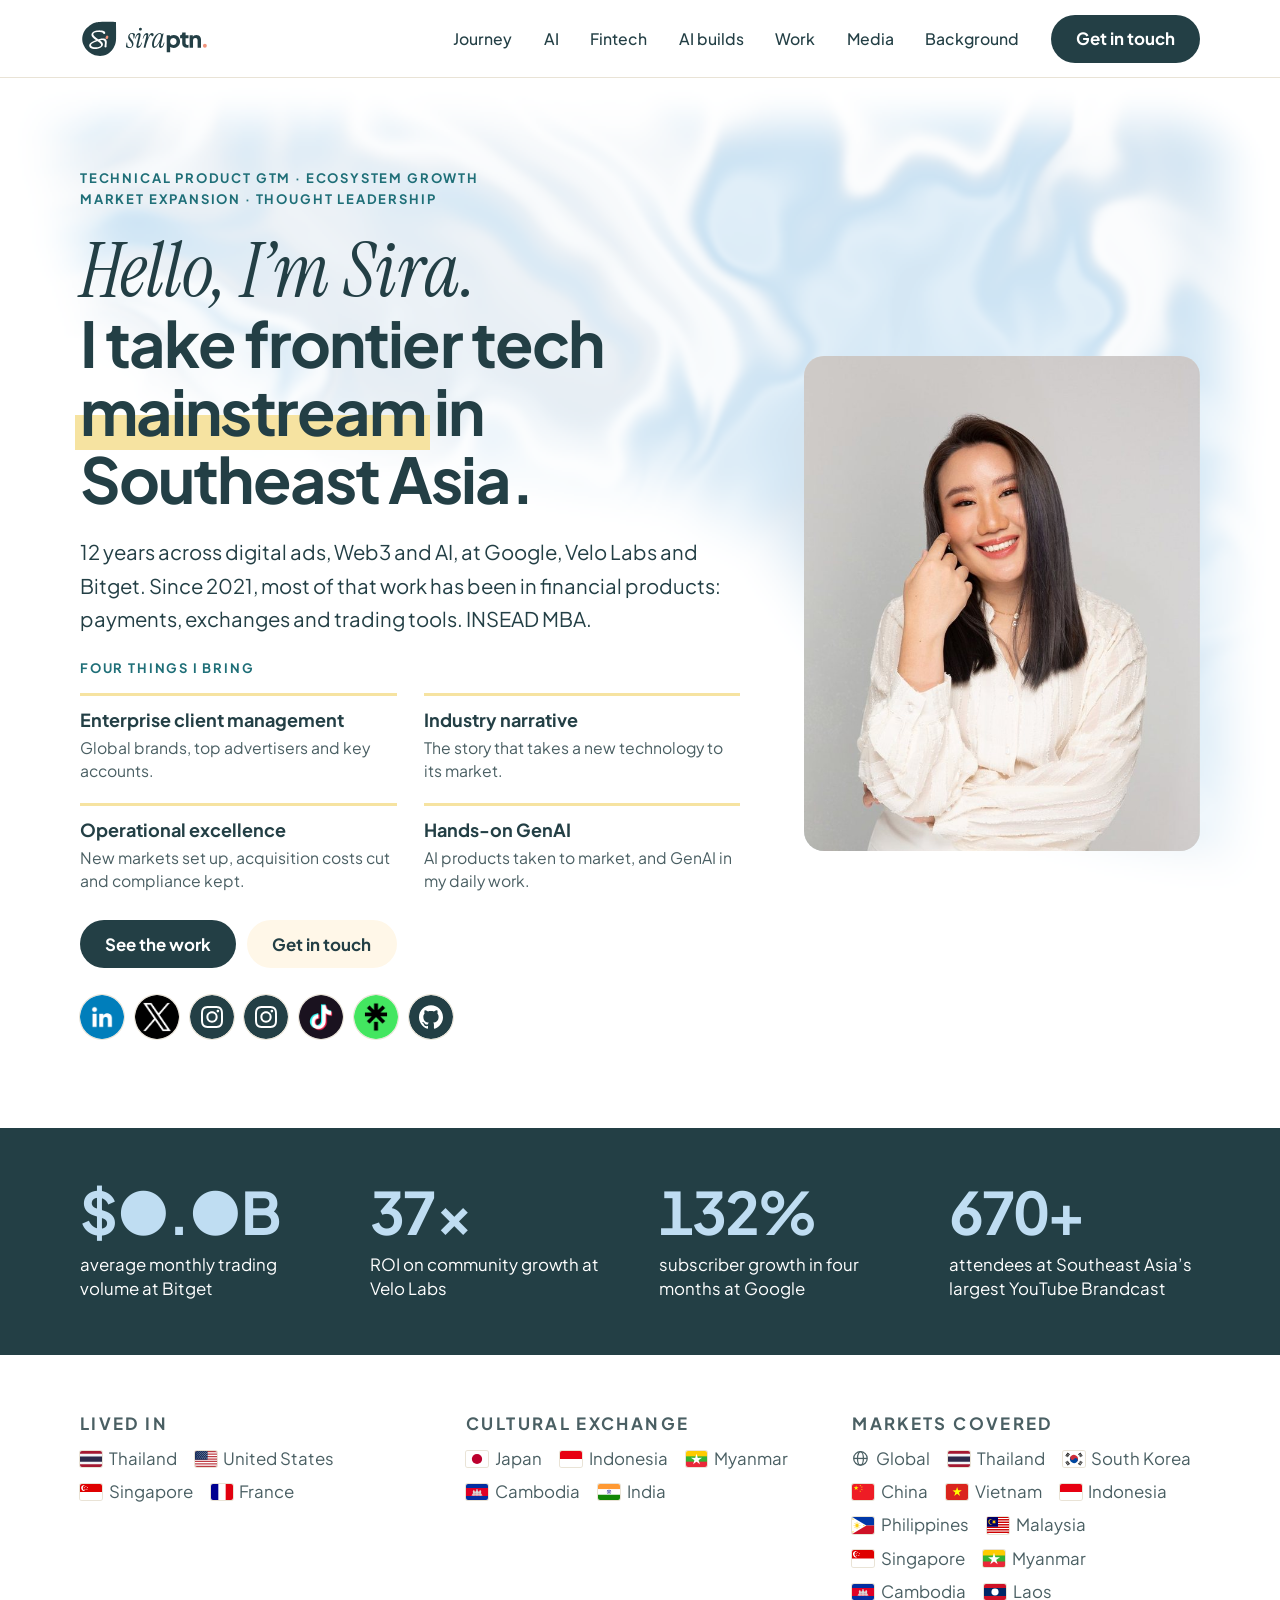
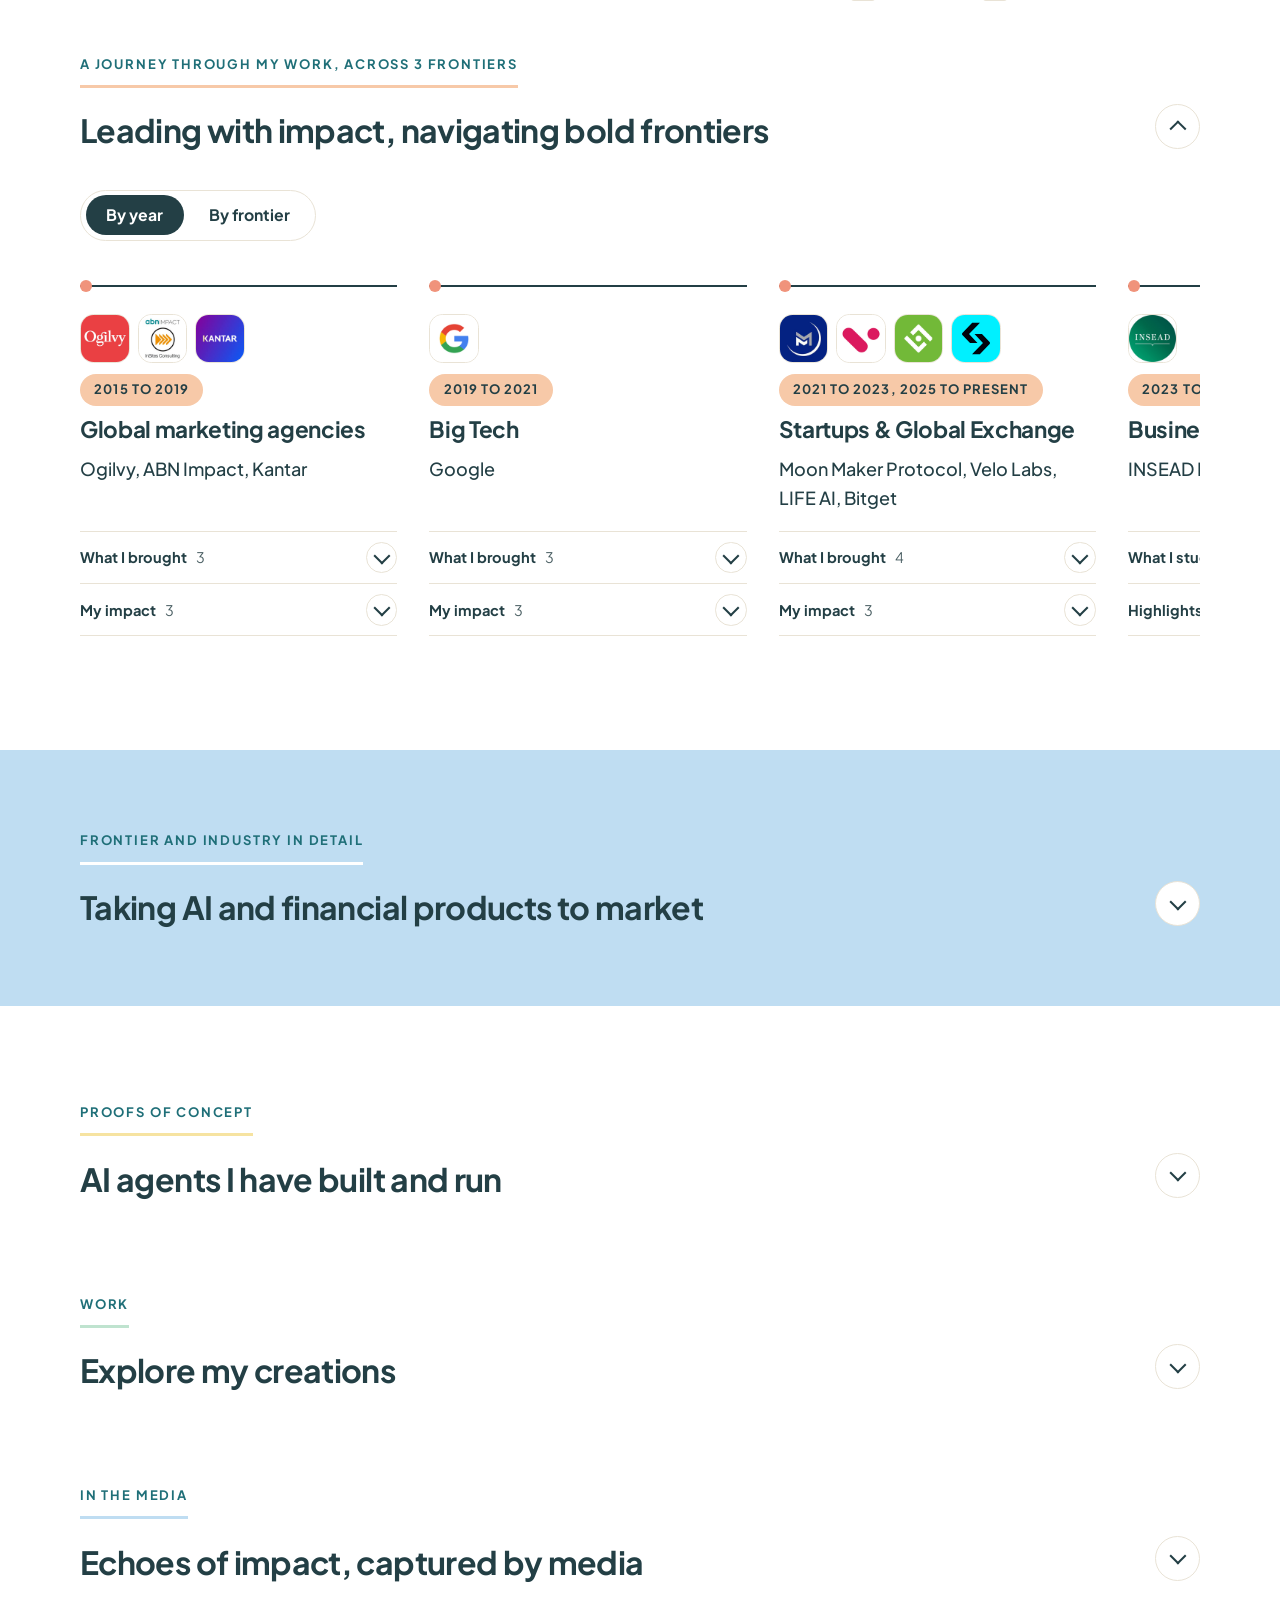
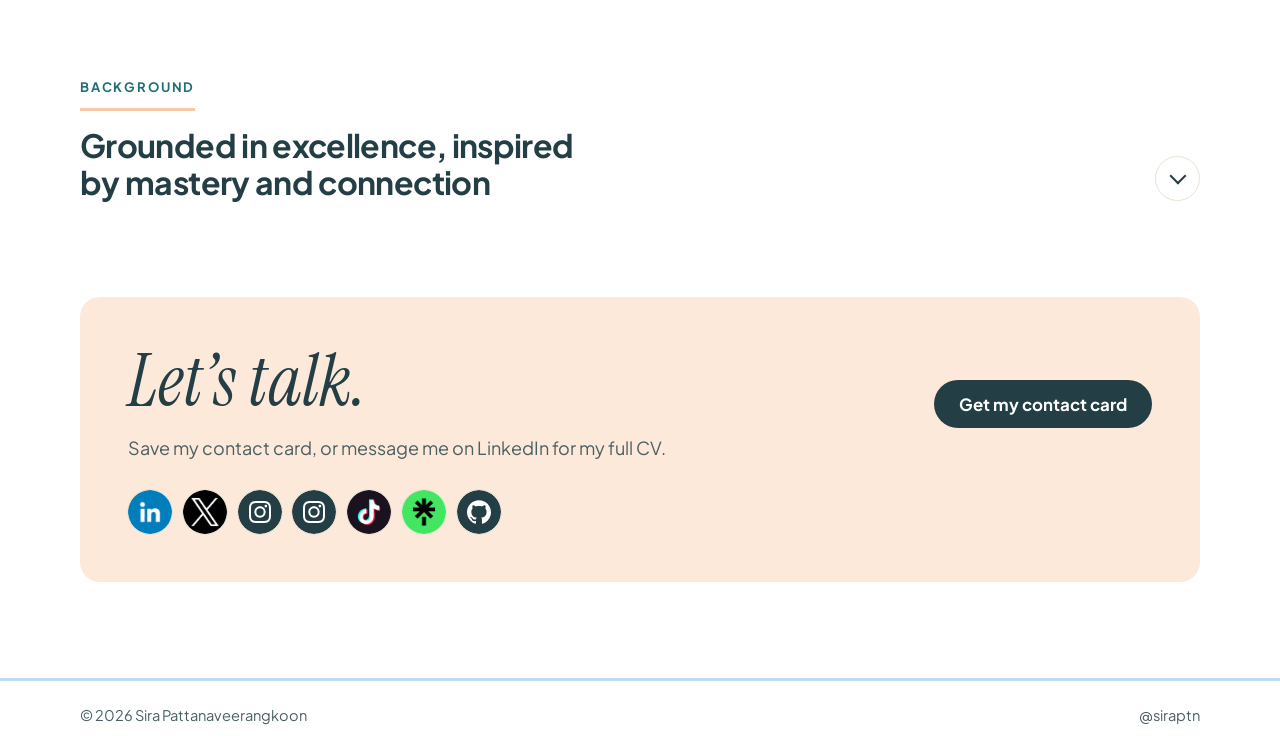
==== portfolio/index.html @ c8e5f41b "Add AI proofs of concept section to portfolio Four cards (Wealth Engine, Sira HQ, content pipeline a" ====
<!DOCTYPE html>
<html lang="en">
<head>
<meta charset="UTF-8">
<meta name="viewport" content="width=device-width, initial-scale=1.0, viewport-fit=cover">
<meta name="description" content="Sira Pattanaveerangkoon: frontier tech in Southeast Asia across AI, fintech and Web3. Work portfolio with results, case studies and background.">
<meta property="og:title" content="Sira&rsquo;s Work Portfolio">
<meta property="og:description" content="Frontier tech in Southeast Asia, with the receipts. AI, fintech and Web3.">
<meta property="og:type" content="website">
<meta property="og:url" content="https://siraptn.github.io/portfolio/">
<link rel="canonical" href="https://siraptn.github.io/portfolio/">
<meta property="og:image" content="https://siraptn.github.io/share.png">
<meta property="og:image:width" content="1200">
<meta property="og:image:height" content="630">
<meta name="twitter:card" content="summary_large_image">
<link rel="icon" href="/favicon.ico" sizes="48x48">
<link rel="icon" href="/favicon.svg" type="image/svg+xml">
<link rel="apple-touch-icon" href="/apple-touch-icon.png">
<title>Sira's Work Portfolio</title>
<link rel="stylesheet" href="https://fonts.googleapis.com/css2?family=Instrument+Serif:ital@1&family=Plus+Jakarta+Sans:wght@400;500;700;800&display=swap">
<style>
body{margin:0}
img{max-width:100%}
[hidden]{display:none!important}
/* Layout, from brand guide page 12: one white page, 1120px wide. Top to bottom:
   who you are, the proof (the one dark band), the work, the person, the ask.
   Cream is the only other ground; slate teal draws, baby blue holds. */
:root{
  color-scheme:light;
  --ground:#FFFFFF; --ink:#233F45; --text2:#4A5F63; --label:#1F6F78;
  --accent:#BFDDF2; --on-accent:#233F45; --coral:#F0937B; --hair:#E9E3D6; --surface:#FFF7E8; --logo-bg:#FFFFFF;
  --band:#FFF7E8; --band-card:#FFFFFF; --band-ink:#233F45; --band-text2:#4A5F63; --band-label:#1F6F78;
  --dark:#233F45; --on-dark:#FFFFFF; --dark-num:#BFDDF2;
  --sans:"Plus Jakarta Sans","Noto Sans Thai",system-ui,-apple-system,"Segoe UI",sans-serif;
  --serif:"Instrument Serif","DM Serif Display",Georgia,serif;
}
*{box-sizing:border-box}
html{scroll-behavior:smooth;font-size:112.5%}
@media (max-width:40rem){html{font-size:106.25%}}
@media (prefers-reduced-motion: reduce){html{scroll-behavior:auto}}
body{background:var(--ground);color:var(--ink);font-family:var(--sans);font-size:1rem;line-height:1.65;-webkit-font-smoothing:antialiased}
a{color:var(--label);text-underline-offset:.2em;text-decoration-thickness:1px}
a:focus-visible,summary:focus-visible{outline:2px solid var(--label);outline-offset:3px;border-radius:4px}
h1,h2,h3,h4,p,ul,dl,dd{margin:0}
ul{padding:0;list-style:none}
h1,h2,h3{text-wrap:balance;line-height:1.15;letter-spacing:-.015em}
.wrap{max-width:calc(1120px + 2 * clamp(1rem,4vw,2.5rem));margin-inline:auto;padding-inline:clamp(1rem,4vw,2.5rem)}
.label{font-size:13px;font-weight:700;letter-spacing:.14em;text-transform:uppercase;color:var(--label)}
.soft{font-family:var(--serif);font-style:italic;font-weight:400;letter-spacing:0}

/* buttons: 48px pills; the main one is slate teal, the second vanilla cream */
.btn{display:inline-flex;align-items:center;justify-content:center;min-height:48px;padding:0 1.4rem;border-radius:999px;font-weight:700;font-size:.9375rem;text-decoration:none;line-height:1.2}
.btn.main{background:var(--dark);color:var(--on-dark)}
.btn.second{background:var(--surface);color:var(--ink)}
.btn:hover{text-decoration:underline;text-underline-offset:.2em}
.btn:focus-visible{outline:2px solid var(--label);outline-offset:3px;border-radius:999px}

/* header */
.top{position:sticky;top:env(safe-area-inset-top,0px);z-index:5;background:var(--ground);border-bottom:1px solid var(--hair)}
.top .wrap{display:flex;align-items:center;justify-content:space-between;gap:1rem;padding-block:.75rem}
.mark{display:block;line-height:0;padding-block:6px}
.brand{display:block;height:38px;width:auto}
.nav{display:flex;align-items:center;gap:clamp(.75rem,2.5vw,1.75rem);font-size:.875rem;font-weight:500}
.nav a{color:var(--ink);text-decoration:none}
.nav a:hover{text-decoration:underline}
.nav .btn{color:var(--on-dark)}
@media (max-width:52rem){.nav a:not(.btn){display:none}}

/* hero */
.hero{position:relative;overflow:hidden}
.hero .wrap{display:grid;grid-template-columns:minmax(0,1fr) minmax(0,22rem);gap:clamp(1.5rem,5vw,4rem);align-items:center;padding-block:clamp(2.5rem,7vw,5rem)}
.hero-copy{display:flex;flex-direction:column;gap:1.25rem;min-width:0}
.hello{font-size:clamp(2.64rem,6vw,4.2rem);line-height:1;color:var(--ink)}
.hero h1{font-size:clamp(2.2rem,5vw,3.5rem);font-weight:700;letter-spacing:-.03em;line-height:1.08}
.hero p{color:var(--text2);max-width:62ch}
.hero p.lead{color:var(--ink);font-size:1.125rem}
.hero p.hello{color:var(--ink)}
.hero p.label{color:var(--label)}
.portrait{justify-self:center;width:min(100%,22rem);aspect-ratio:4/5;max-width:100%;border-radius:20px;overflow:hidden;background:#DDE3E6}
.portrait img{display:block;width:100%;height:100%;object-fit:cover;object-position:50% 16%}
.cta-row{display:flex;flex-wrap:wrap;gap:.6rem;margin-top:.25rem}
.links{display:flex;flex-wrap:wrap;gap:.5rem .5rem;margin-top:.25rem}
.links a{display:inline-flex;gap:.5rem;align-items:baseline;border:1px solid var(--hair);border-radius:999px;padding:.4rem .95rem;text-decoration:none;color:var(--ink);font-size:.875rem;font-weight:700}
.links a span{font-weight:400;color:var(--text2)}
.links a:hover{border-color:var(--label)}
@media (max-width:52rem){
  .hero .wrap{grid-template-columns:minmax(0,1fr)}
  .portrait{order:-1;width:min(70%,16rem);justify-self:start}
  .cta-row .btn{flex:1 1 100%}
}

/* receipts */
.receipts{background:var(--dark);color:var(--on-dark)}
.receipts ul{display:grid;grid-template-columns:repeat(4,minmax(0,1fr));gap:1.75rem clamp(1rem,3vw,2.5rem);padding-block:3rem}
.receipts b{display:block;font-size:clamp(2.2rem,5vw,3.25rem);font-weight:700;line-height:1;letter-spacing:-.04em;font-variant-numeric:tabular-nums;color:var(--dark-num)}
.receipts span{display:block;margin-top:.7rem;color:var(--on-dark);font-size:.9375rem;line-height:1.4}
@media (max-width:52rem){.receipts ul{grid-template-columns:repeat(2,minmax(0,1fr))}}

/* sections */
section{padding-block:48px}
@media (max-width:40rem){section{padding-block:32px}}
.sec-head{display:flex;flex-direction:column;gap:.9rem;margin-bottom:2.25rem;max-width:46rem}
.sec-head h2{font-size:clamp(1.6rem,3.4vw,2.4rem);font-weight:800}
.sec-head p{color:var(--text2)}
.sec-head p.label{color:var(--label)}
/* AI band: baby blue ground with white cards, the same in both themes */
.band{background:var(--band);padding-block:80px;margin-block:48px}
@media (max-width:40rem){.band{padding-block:56px;margin-block:32px}}
.band .sec-head h2{color:var(--band-ink)}
.band .sec-head p{color:var(--band-text2)}
.band .sec-head p.label{color:var(--band-label)}
.ai-grid{display:grid;grid-template-columns:repeat(3,minmax(0,1fr));gap:1rem}
.ai-cell{background:var(--band-card);border-radius:20px;padding:1.5rem;display:flex;flex-direction:column;gap:.5rem;min-width:0}
.ai-cell.wide{grid-column:1/-1}
.ai-cell.wide p.txt{max-width:62ch}
.ai-cell .label{color:var(--band-label)}
.ai-cell h3{font-size:1.125rem;font-weight:700;color:var(--band-ink);line-height:1.3}
.ai-cell p.txt{color:var(--band-text2);font-size:.9375rem;line-height:1.55}
@media (max-width:60rem){.ai-grid{grid-template-columns:repeat(2,minmax(0,1fr))}}
@media (max-width:36rem){.ai-grid{grid-template-columns:minmax(0,1fr)}}
.foot{display:grid;grid-template-columns:repeat(3,minmax(0,1fr));gap:1.5rem clamp(1rem,3vw,2.5rem);padding-block:48px 0}
.foot p{color:var(--text2);font-size:.9375rem;margin-top:.4rem}
@media (max-width:52rem){.foot{grid-template-columns:minmax(0,1fr)}}

/* journey */
.eras{display:grid;grid-template-columns:repeat(4,minmax(0,1fr));gap:2rem clamp(1rem,2.5vw,2rem)}
.era{position:relative;border-top:2px solid var(--ink);padding-top:1.5rem;display:flex;flex-direction:column;gap:.6rem;min-width:0}
.era::before{content:"";position:absolute;top:-7px;left:0;width:12px;height:12px;border-radius:50%;background:var(--coral)}
.era h3{font-size:1.25rem;font-weight:700}
.era .who{font-weight:500}
.era dl{display:flex;flex-direction:column;gap:.75rem;margin-top:.4rem}
.era dt{font-size:.8125rem;font-weight:700}
.era dd{color:var(--text2);font-size:.9375rem;line-height:1.55}
@media (max-width:60rem){.eras{grid-template-columns:repeat(2,minmax(0,1fr))}}
@media (max-width:36rem){.eras{grid-template-columns:minmax(0,1fr)}}

/* flags */
.fl{display:inline-block;width:1.3em;height:.975em;border-radius:2px;background-size:cover;background-position:center;vertical-align:-.14em;margin-right:.4em;box-shadow:0 0 0 1px var(--hair)}
.gl{display:inline-block;width:1em;height:1em;vertical-align:-.14em;margin-right:.4em}
.cl{display:flex;flex-wrap:wrap;gap:.3rem 1rem}
.cl .c{white-space:nowrap}
.fl-th{background-image:url("[data-uri]")}
.fl-us{background-image:url("[data-uri]")}
.fl-sg{background-image:url("[data-uri]")}
.fl-fr{background-image:url("[data-uri]")}
.fl-jp{background-image:url("[data-uri]")}
.fl-id{background-image:url("[data-uri]")}
.fl-mm{background-image:url("[data-uri]")}
.fl-kh{background-image:url("[data-uri]")}
.fl-in{background-image:url("[data-uri]")}
.fl-kr{background-image:url("[data-uri]")}
.fl-cn{background-image:url("[data-uri]")}
.fl-vn{background-image:url("[data-uri]")}
.fl-ph{background-image:url("[data-uri]")}
.fl-my{background-image:url("[data-uri]")}
.fl-la{background-image:url("[data-uri]")}
/* logos */
.logos{display:flex;flex-wrap:wrap;gap:.5rem}
.logo{display:block;width:3rem;height:3rem;border-radius:.75rem;background:var(--logo-bg);border:1px solid var(--hair);object-fit:cover}
.logo.sm{width:1.75rem;height:1.75rem;border-radius:.4rem;flex:none}
.entry-head{display:flex;gap:.75rem;align-items:center}
.entry-head .logo{flex:none}
.entry-head>div{display:flex;flex-direction:column;gap:.15rem;min-width:0}
.entry li.has-logo{display:flex;gap:.6rem;align-items:center;padding-left:0}
.entry li.has-logo::before{content:none}
/* work */
.jump{display:flex;flex-wrap:wrap;gap:.5rem;margin-bottom:1rem}
.jump a{background:var(--surface);color:var(--ink);text-decoration:none;font-size:.875rem;font-weight:500;padding:.4rem .95rem;border-radius:999px}
.jump a:hover{text-decoration:underline}
.job{display:grid;grid-template-columns:minmax(0,16rem) minmax(0,1fr);gap:1.5rem clamp(1.5rem,4vw,3.5rem);padding-block:2.5rem;border-top:1px solid var(--hair);scroll-margin-top:5.5rem}
.job-meta{display:flex;flex-direction:column;gap:.6rem;min-width:0}
.job-meta h3{font-size:1.6rem;font-weight:800}
.job-meta .meta{color:var(--text2);font-size:.9375rem;line-height:1.5}
.job-meta .meta b{display:block;color:var(--ink);font-size:.8125rem;margin-top:.5rem}
.job-body{display:flex;flex-direction:column;gap:1rem;min-width:0}
.job-body .line{font-size:1.25rem;font-weight:700;line-height:1.35;text-wrap:balance}
.job-body .result{color:var(--text2);max-width:62ch}
.channels{color:var(--text2);font-size:.875rem;line-height:1.7}
.channels b{color:var(--ink)}
.items{margin-top:.5rem;border-top:1px solid var(--hair)}
.items li{border-bottom:1px solid var(--hair)}
.items a,.items .row{display:flex;align-items:baseline;gap:.5rem 1rem;padding:.8rem 0;color:var(--ink);text-decoration:none;flex-wrap:wrap}
.items .it{flex:1 1 16rem;min-width:0;line-height:1.45}
.items strong{font-weight:700}
.items .sub{color:var(--text2)}
.items .sub{margin-left:.5rem}
.items .tags{display:flex;flex-wrap:wrap;gap:.2rem .75rem}
.items .tag{font-size:.75rem;font-weight:700;letter-spacing:.08em;text-transform:uppercase;color:var(--label)}
.items .go{color:var(--label);font-weight:700;margin-left:auto}
.items a:hover strong{text-decoration:underline;text-underline-offset:.2em}
.more{color:var(--text2);padding-block:1.75rem;border-top:1px solid var(--hair)}
.more b{color:var(--ink)}
@media (max-width:52rem){.job{grid-template-columns:minmax(0,1fr)}}
@media (max-width:40rem){.items .it{flex-basis:100%}.items .go{display:none}}

/* folds: every main section and every company's detail can be collapsed */
summary{list-style:none;cursor:pointer}
summary::-webkit-details-marker{display:none}
details.fold>summary{display:grid;grid-template-columns:minmax(0,1fr) auto;gap:.9rem 1rem;align-items:end;margin-bottom:2.25rem}
details.fold:not([open])>summary{margin-bottom:0}
details.fold>summary .label{grid-column:1/-1}
details.fold>summary h2{font-size:clamp(1.53rem,3vw,1.78rem);font-weight:700;letter-spacing:-.02em;max-width:46rem}
.sec-intro{color:var(--text2);max-width:46rem;margin:-1.25rem 0 2.25rem}
.chev{width:2.5rem;height:2.5rem;border-radius:50%;border:1px solid var(--hair);display:grid;place-items:center;flex:none;color:var(--ink)}
.chev::before{content:"";width:.55rem;height:.55rem;border-right:2px solid currentColor;border-bottom:2px solid currentColor;transform:translateY(-2px) rotate(45deg);transition:transform .25s ease}
details[open]>summary .chev::before{transform:translateY(2px) rotate(225deg)}
summary:hover .chev{border-color:currentColor}
.band details.fold>summary h2{color:var(--band-ink)}
.band details.fold>summary .label{color:var(--band-label)}
.band .sec-intro{color:var(--band-text2)}
.band .chev{color:var(--band-ink);background:var(--band-card)}
details.more{border-top:1px solid var(--hair);margin-top:.25rem}
details.more>summary{display:flex;align-items:center;justify-content:space-between;gap:1rem;padding:.8rem 0;font-weight:700}
details.more>summary .n{color:var(--text2);font-weight:400;margin-left:.6rem;font-variant-numeric:tabular-nums}
details.more>summary .chev{width:2rem;height:2rem}
details.more>summary:hover>span:first-child{text-decoration:underline;text-underline-offset:.2em}
details.more .inner{display:flex;flex-direction:column;gap:1rem;padding-bottom:.25rem}
details.more .items{margin-top:0}
.toggle-all{margin-left:auto;font:inherit;font-size:.875rem;font-weight:700;color:var(--ink);background:none;border:1px solid var(--hair);border-radius:999px;padding:.4rem .95rem;cursor:pointer}
.toggle-all:hover{border-color:var(--label)}
.toggle-all:focus-visible{outline:2px solid var(--label);outline-offset:3px}
details.edu{border-bottom:1px solid var(--hair);padding-bottom:1rem}
details.edu>summary .chev{margin-left:auto;width:2rem;height:2rem}
details.edu>summary:hover h4{text-decoration:underline;text-underline-offset:.2em}
details.edu .inner{display:flex;flex-direction:column;gap:.5rem;padding-top:.9rem}
details.edu .inner ul{display:flex;flex-direction:column;gap:.4rem;color:var(--text2);font-size:.9375rem;line-height:1.5}
details.edu .inner li{position:relative;padding-left:1rem}
details.edu .inner li::before{content:"";position:absolute;left:0;top:.6em;width:5px;height:5px;border-radius:50%;background:var(--coral)}
details.edu .k{color:var(--ink);font-weight:700;font-size:.8125rem;margin-top:.35rem}
details.edu h4{font-size:1rem;font-weight:700;line-height:1.4}
details.edu .where{color:var(--text2);font-size:.875rem}
section,#contact{scroll-margin-top:5rem}
@media (prefers-reduced-motion: no-preference){
  @supports (interpolate-size: allow-keywords){
    :root{interpolate-size:allow-keywords}
    details.fold::details-content,details.more::details-content,details.edu::details-content{block-size:0;overflow:clip;transition:block-size .4s ease,content-visibility .4s allow-discrete}
    details.fold[open]::details-content,details.more[open]::details-content,details.edu[open]::details-content{block-size:auto}
  }
  /* blocks rise into place as they scroll into view, where the browser supports it */
  @keyframes rise{from{opacity:0;transform:translateY(2rem)}to{opacity:1;transform:none}}
  /* the intro rises into place, one piece after another, as the page opens */
  .hero-copy>*,.pwrap{animation:rise .9s cubic-bezier(.2,.7,.2,1) both}
  .hero-copy>:nth-child(2){animation-delay:.1s}
  .hero-copy>:nth-child(3){animation-delay:.2s}
  .hero-copy>:nth-child(4){animation-delay:.3s}
  .hero-copy>:nth-child(5){animation-delay:.4s}
  .hero-copy>:nth-child(6){animation-delay:.5s}
  .hero-copy>:nth-child(7){animation-delay:.6s}
  .pwrap{animation-delay:.25s}
  /* vertical blocks arrive as you scroll down, every time: each waits below its place and
     fades up once that place is well inside the window. Scrolling up shows no motion.
     Blocks side by side arrive together; cards that only stack on a phone arrive one by one. */
  .js .rv{opacity:0;transform:translateY(12rem);transition:opacity 1.5s ease,transform 2s cubic-bezier(.25,.46,.45,.94)}
  /* a block waiting below the end of the page must not add blank space under the footer */
  .js main{overflow-y:clip}
  .js .rv.in{opacity:1;transform:none}
  @media (min-width:36.01rem){.js .rv.rv-stack{opacity:1;transform:none;transition:none}}
}
/* media */
.media{display:grid;grid-template-columns:repeat(2,minmax(0,1fr));gap:1rem}
.media a{display:flex;flex-direction:column;gap:.75rem;text-decoration:none;color:var(--ink);min-width:0}
.media .frame{display:grid;place-items:center;aspect-ratio:16/9;max-width:100%;border-radius:20px;background:var(--surface);overflow:hidden}
.media .frame img{display:block;width:100%;height:100%;object-fit:cover;grid-area:1/1}
.media .play{grid-area:1/1;width:4rem;height:4rem;border-radius:50%;background:var(--accent);display:grid;place-items:center}
.media .play::after{content:"";border-left:1.05rem solid var(--on-accent);border-block:.65rem solid transparent;margin-left:.25rem}
.media b{display:block;font-weight:700}
.media small{display:block;color:var(--text2);font-size:.8125rem;overflow-wrap:anywhere}
.media a:hover b{text-decoration:underline}
@media (max-width:40rem){.media{grid-template-columns:minmax(0,1fr)}}

/* background */
.cols{display:grid;grid-template-columns:repeat(3,minmax(0,1fr));gap:2.5rem clamp(1.5rem,3vw,2.5rem)}
.col{display:flex;flex-direction:column;gap:1.5rem;min-width:0}
.col>h3{font-size:1.25rem;font-weight:700;padding-bottom:.9rem;border-bottom:2px solid var(--ink)}
.entry{display:flex;flex-direction:column;gap:.5rem}
.entry h4{font-size:1rem;font-weight:700;line-height:1.4}
.entry .where{color:var(--text2);font-size:.875rem}
.entry ul{display:flex;flex-direction:column;gap:.4rem;color:var(--text2);font-size:.9375rem;line-height:1.5}
.entry li{position:relative;padding-left:1rem}
.entry li::before{content:"";position:absolute;left:0;top:.6em;width:5px;height:5px;border-radius:50%;background:var(--coral)}
.entry .k{color:var(--ink);font-weight:700;font-size:.8125rem;margin-top:.35rem}
@media (max-width:56rem){.cols{grid-template-columns:minmax(0,1fr)}}

/* closing */
.close{padding-block:48px 96px}
.panel{border-top:1px solid var(--hair);padding-top:48px;display:grid;grid-template-columns:minmax(0,1fr) auto;gap:1.5rem 3rem;align-items:center}
.panel h2{font-family:var(--serif);font-style:italic;font-weight:400;font-size:clamp(2.6rem,6vw,4rem);line-height:1;letter-spacing:0}
.panel p{color:var(--text2);margin-top:.9rem;max-width:44ch}
.panel .also{grid-column:1/-1;display:flex;flex-wrap:wrap;gap:.4rem 1.25rem;font-size:.9375rem}
@media (max-width:40rem){.close{padding-block:32px 64px}.panel{grid-template-columns:minmax(0,1fr)}.panel .btn{width:100%}}
footer{border-top:3px solid var(--accent);color:var(--text2);font-size:.8125rem}
footer .wrap{padding-block:1.25rem;display:flex;flex-wrap:wrap;gap:.25rem 1.5rem;justify-content:space-between}

/* ---- one accent per section ----
   Every section stays on its original ground and takes one accent of its own, like
   posts in the feed: blue for AI and media, peach for the journey and background,
   mint for results. The accent shows in tags and lines. */
:root{--sec:#BFDDF2}
.pwrap{position:relative;justify-self:center;width:min(100%,22rem)}
.pwrap .portrait{width:100%;position:relative}
/* a baby blue petal behind the portrait: the logo's bloom, a circle with one sharp corner */
.pwrap::before{content:"";position:absolute;width:112%;aspect-ratio:1;right:-13%;top:-8%;border-radius:50% 0 50% 50%;background:var(--accent)}
@media (max-width:52rem){.pwrap{order:-1;width:min(70%,16rem);justify-self:start}}
#detail,#media{--sec:#BFDDF2}
/* the AI section sits on baby blue with white cards; its label line turns white to show */
#detail{--band:#BFDDF2}
#detail details.fold>summary .label{border-bottom-color:#FFFFFF}
/* in the blue section the ground is the accent, so card labels are plain label-teal text, not chips (set 25) */
#detail .ai-cell .label{background:none;color:var(--band-label);padding:0;border-radius:0;letter-spacing:.14em}
#journey,#background{--sec:#F7C9A8}
#work{--sec:#BFE3CF}
details.fold>summary .label{justify-self:start;padding-bottom:.55rem;border-bottom:3px solid var(--sec)}
.era .label,.ai-cell .label{align-self:flex-start;background:var(--sec);color:var(--ink);padding:.3rem .8rem;border-radius:999px;letter-spacing:.08em}
.chips{display:flex;flex-wrap:wrap;gap:.4rem}
.chip{display:inline-flex;align-items:center;border-radius:999px;padding:.25rem .75rem;font-size:.8125rem;font-weight:700;background:var(--sec);color:var(--ink)}
.media .play{background:var(--sec)}
/* a butter marker behind one word of the headline */
.mk{background:linear-gradient(transparent 56%,#F6E3A1 56%);padding-inline:.08em;margin-inline:-.08em}
/* the closing ask sits on peach cream */
.panel{background:#FDE9DA;border:0;border-radius:20px;padding:48px}
@media (max-width:40rem){.panel{padding:32px 24px}}
/* case-study gallery: one card per output, cover on top, like the Notion gallery */
details.more.wide{grid-column:1/-1}
.gal{display:grid;grid-template-columns:repeat(4,minmax(0,1fr));gap:1.75rem 1rem;margin-top:.25rem}
.gal a{display:flex;flex-direction:column;gap:.7rem;text-decoration:none;color:var(--ink);min-width:0}
.gal .cov{position:relative;display:grid;place-items:center;aspect-ratio:16/10;border-radius:20px;background:var(--surface);overflow:hidden}
.gal .cov img{position:absolute;inset:0;width:100%;height:100%;max-width:none;object-fit:cover;background:var(--ground)}
.gal .cov::after{content:"";position:absolute;inset:0;border-radius:inherit;box-shadow:inset 0 0 0 1px var(--hair);pointer-events:none}
.gal .kind{font-family:var(--serif);font-style:italic;font-size:1.4rem;line-height:1.1;color:var(--ink);text-align:center;padding:.75rem}
.gal .cap{display:flex;flex-direction:column;gap:.25rem;min-width:0}
.gal .tagl{font-size:.6875rem;font-weight:700;letter-spacing:.1em;text-transform:uppercase;color:var(--label)}
.gal strong{font-weight:700;font-size:.9375rem;line-height:1.35}
.gal .sub{color:var(--text2);font-size:.8125rem;line-height:1.45}
.gal a:hover strong{text-decoration:underline;text-underline-offset:.2em}
.gal a:hover .cov::after,.gal a:focus-visible .cov::after{box-shadow:inset 0 0 0 2px var(--label)}
@media (max-width:60rem){.gal{grid-template-columns:repeat(3,minmax(0,1fr))}}
@media (max-width:40rem){.gal{grid-template-columns:repeat(2,minmax(0,1fr));gap:1.25rem .75rem}.gal .kind{font-size:1.15rem}}
/* covered figures: the digits are replaced with dots; the real number is not in the page */
.cv{white-space:nowrap}
.receipts b span{display:inline;margin:0;color:inherit;font-size:inherit;line-height:inherit}
.sr{position:absolute;width:1px;height:1px;overflow:hidden;clip-path:inset(50%);white-space:nowrap}
/* initials tile where a school has no logo file yet */
/* social links as round icons */
.links,.panel .also{gap:.6rem;align-items:center}
.links a.soc,.panel .also a.soc{display:block;width:44px;height:44px;padding:0;border:0;border-radius:50%;overflow:hidden;flex:none;box-shadow:0 0 0 1px var(--hair);transition:transform .15s ease,box-shadow .15s ease}
a.soc img,a.soc svg{display:block;width:100%;height:100%}
.links a.soc:hover,.panel .also a.soc:hover{transform:translateY(-2px);box-shadow:0 0 0 2px var(--label)}
a.soc:focus-visible{outline:2px solid var(--label);outline-offset:3px;border-radius:50%}
.panel .also a:not(.soc){margin-left:.5rem}
/* small-logo rows inside a fold */
details.edu .inner li.has-logo{display:flex;gap:.6rem;align-items:center;padding-left:0}
details.edu .inner li.has-logo::before{content:none}
.markets{color:var(--text2);font-size:.9375rem;line-height:1.5}
.markets b{color:var(--ink);font-size:.8125rem;margin-right:.6rem}
/* ---- three waves version ----
   The Journey section holds one timeline with two views: by wave (three cards) and by year
   (the original four cards). A switch under the heading chooses the view.
   What I bring sits in the intro, so the page states its case before the proof. */
.hero{--sec:#F6E3A1}
/* the line above the headline is two lines, two items each; a little smaller on a phone so each pair fits */
@media (max-width:40rem){.hero p.label{font-size:11px;letter-spacing:.1em}}
.bring-wrap{display:flex;flex-direction:column;gap:.75rem}
.bring{display:grid;grid-template-columns:repeat(2,minmax(0,1fr));gap:1.1rem 1.5rem}
.bring li{display:flex;flex-direction:column;gap:.3rem;min-width:0;border-top:3px solid var(--sec);padding-top:.7rem}
.bring b{font-weight:700;color:var(--ink);line-height:1.3}
.bring span{color:var(--text2);font-size:.875rem;line-height:1.45}
@media (max-width:36rem){.bring{grid-template-columns:minmax(0,1fr)}}
/* both views use one card: logo row, tag, heading, one line, then two rows that open.
   Within a view the rows line up across cards, so headings and rows sit level. */
#journey .eras{gap:2.5rem clamp(1rem,2.5vw,2rem)}
@supports (grid-template-rows:subgrid){
  #journey .era{display:grid;grid-template-rows:subgrid;grid-row:span 5;row-gap:.6rem}
  #journey .era>*{min-width:0;align-self:start}
  #journey .era .label{justify-self:start}
}
/* by year: five cards in one row that scrolls sideways. A desktop shows three with the fourth
   peeking in, a tablet two, a phone one. A card is never narrower than its longest date tag,
   so every tag stays on one line and the rows sit level. The row keeps room above for the coral dots. */
#view-year .eras,#view-wave .eras{--g:clamp(1rem,2.5vw,2rem);--n:3;--peek:4rem;grid-template-columns:none;grid-auto-flow:column;
  grid-auto-columns:max(16.5rem,calc((100% - var(--n) * var(--g) - var(--peek)) / var(--n)));gap:0 var(--g);
  overflow-x:auto;overscroll-behavior-x:contain;scroll-snap-type:x proximity;padding:8px 0 1rem;
  scrollbar-width:thin;scrollbar-color:var(--sec) transparent}
#view-year .era,#view-wave .era{scroll-snap-align:start}
#view-year .eras:focus-visible,#view-wave .eras:focus-visible{outline:2px solid var(--label);outline-offset:4px;border-radius:4px}
/* by frontier: the same row. Its three cards fill a desktop exactly, so nothing scrolls there;
   on a tablet it shows two with the third peeking in, on a phone one. */
#view-wave .eras{grid-auto-columns:calc((100% - 2 * var(--g)) / 3 - .34px)}
@media (max-width:60rem){
  #view-year .eras,#view-wave .eras{--n:2;--peek:3rem}
  #view-wave .eras{grid-auto-columns:max(16.5rem,calc((100% - var(--n) * var(--g) - var(--peek)) / var(--n)))}
}
@media (max-width:36rem){#view-year .eras,#view-wave .eras{--n:1;--peek:2.5rem}}
@supports (grid-template-rows:subgrid){#view-year .eras,#view-wave .eras{grid-template-rows:repeat(5,auto)}}
/* in the media: one row that scrolls sideways, newest on the left. A desktop shows two with the
   next peeking in, a phone one. The list is the link page's Recent talks, item for item. */
.media{--g:1rem;--n:2;--peek:5rem;grid-template-columns:none;grid-auto-flow:column;
  grid-auto-columns:max(15rem,calc((100% - var(--n) * var(--g) - var(--peek)) / var(--n)));gap:var(--g);
  overflow-x:auto;overscroll-behavior-x:contain;scroll-snap-type:x proximity;scroll-padding-inline:4px;
  padding:4px 4px 1rem;margin-inline:-4px;scrollbar-width:thin;scrollbar-color:var(--sec) transparent}
.media a{scroll-snap-align:start}
.media:focus-visible{outline:2px solid var(--label);outline-offset:2px;border-radius:4px}
.media b{line-height:1.45}
.media small{margin-top:.2rem}
@media (max-width:40rem){.media{--n:1;--peek:3rem}}
/* AI and fintech in detail: one blue band with two views, built like Journey. A switch under the
   heading picks the view; each view is a row of white cards that scrolls sideways. A desktop
   shows three cards with the fourth peeking in, a tablet two, a phone one. */
#detail .views{background:var(--band-card);border-color:transparent}
#detail [role="tabpanel"] .sec-intro{margin:0 0 1.5rem}
.views[hidden]~#fintech{margin-top:2.75rem}
#detail .ai-grid{--g:1rem;--n:3;--peek:4rem;grid-template-columns:none;grid-auto-flow:column;
  grid-auto-columns:max(16.5rem,calc((100% - var(--n) * var(--g) - var(--peek)) / var(--n)));gap:var(--g);
  overflow-x:auto;overscroll-behavior-x:contain;scroll-snap-type:x proximity;scroll-padding-inline:4px;
  padding:4px 4px 1rem;margin-inline:-4px;scrollbar-width:thin;scrollbar-color:var(--band-card) transparent}
#detail .ai-cell{scroll-snap-align:start}
#detail .ai-grid:focus-visible{outline:2px solid var(--label);outline-offset:2px;border-radius:4px}
@media (max-width:60rem){#detail .ai-grid{--n:2;--peek:3rem}}
@media (max-width:36rem){#detail .ai-grid{--n:1;--peek:2.5rem}}
.js #detail .ai-cell.rv{opacity:1;transform:none;transition:none}
/* a card reached from a link stops clear of the page header */
.ai-cell[id],details.edu[id]{scroll-margin-top:calc(var(--head-h,4.4rem) + 1.25rem)}
/* cards in the scrolling row do not rise in one by one; the section brings them in together */
.js #view-year .era.rv,.js #view-wave .era.rv{opacity:1;transform:none;transition:none}
#journey .logos{display:grid;grid-template-columns:repeat(5,minmax(0,2.75rem));gap:.45rem}
#journey .logo{width:100%;height:auto;aspect-ratio:1}
#journey .era .then{font-size:1.2rem;line-height:1.3;color:var(--ink);text-wrap:balance}
#journey .minis{margin-top:.4rem}
details.mini .see{display:flex;flex-wrap:wrap;gap:.3rem 1rem;font-size:.875rem;font-weight:700;padding-bottom:.85rem}
/* chips in this section sit on vanilla cream, lighter than the peach date tags */
#journey .chip,.skills .chip{background:var(--surface);max-width:100%;border-radius:1rem;line-height:1.3;padding-block:.3rem}
/* by year: what I brought and my impact open and close, like the case-study rows in Work */
.minis{display:flex;flex-direction:column;margin-top:.4rem;border-bottom:1px solid var(--hair)}
details.mini{border-top:1px solid var(--hair)}
details.mini>summary{display:flex;align-items:center;justify-content:space-between;gap:.75rem;padding:.55rem 0;font-size:.8125rem;font-weight:700}
details.mini>summary .n{color:var(--text2);font-weight:400;margin-left:.5rem;font-variant-numeric:tabular-nums}
details.mini>summary .chev{width:1.75rem;height:1.75rem}
details.mini>summary:hover>span:first-child{text-decoration:underline;text-underline-offset:.2em}
details.mini .chips{padding-bottom:.85rem}
@media (prefers-reduced-motion: no-preference){@supports (interpolate-size: allow-keywords){
  details.mini::details-content{block-size:0;overflow:clip;transition:block-size .3s ease,content-visibility .3s allow-discrete}
  details.mini[open]::details-content{block-size:auto}
}}
/* work: skills under each role, in cream so they read apart from the mint result chips */
.skills{display:flex;flex-direction:column;gap:.45rem}
.skills b{font-size:.8125rem;color:var(--ink)}
/* AI section: each card lists its points as bullets, with the same coral dot as Background */
.ai-cell .pts{display:flex;flex-direction:column;gap:.4rem;color:var(--band-text2);font-size:.9375rem;line-height:1.5;margin-top:.15rem}
.ai-cell .pts li{position:relative;padding-left:1rem}
.ai-cell .pts li::before{content:"";position:absolute;left:0;top:.6em;width:5px;height:5px;border-radius:50%;background:var(--coral)}
.ai-cell.wide .pts{max-width:62ch}
/* the view switch: a two-option pill under the section heading */
.views{display:flex;width:fit-content;max-width:100%;gap:.25rem;padding:.25rem;border:1px solid var(--hair);border-radius:999px;margin-bottom:2rem}
.views button{font:inherit;font-size:.875rem;font-weight:700;line-height:1.2;color:var(--ink);background:none;border:0;border-radius:999px;min-height:40px;padding:0 1.15rem;cursor:pointer}
.views button[aria-selected="true"]{background:var(--dark);color:var(--on-dark)}
.views button:not([aria-selected="true"]):hover{background:var(--surface)}
.views button:focus-visible{outline:2px solid var(--label);outline-offset:2px}
.views[hidden]~#view-wave{margin-top:2.75rem}
/* seven social icons do not fit one row on a phone, so they sit four and three */
@media (max-width:27rem){.links,.panel .also{display:grid;grid-template-columns:repeat(4,44px);justify-content:start}}
footer a{color:inherit}
footer a:hover{color:var(--label)}
/* Pearl foil in the hero: the same live pearl foil as the link page (baby blue iridescence
   with a breath of coral), drawn on a canvas under the section's content. It fills the part
   of the section above one sweeping line: from the top left, down beside the greeting, across
   the headline's last lines, then down and round under the photo to the right edge. The label,
   greeting, top of the headline and the photo sit on foil; the summary line and everything
   under it sit on the white page. Across that line the foil thins in one long smooth gradient. */
.pwrap::before{content:none}
.hero .wrap{position:relative;z-index:1}
.foil{position:absolute;z-index:0;inset:0;width:100%;height:100%;max-width:none;pointer-events:none}
/* Work: the company bar stays under the page header while the section scrolls past */
.jump{position:sticky;top:calc(env(safe-area-inset-top,0px) + var(--head-h,4.4rem));z-index:4;background:var(--ground);padding-block:.65rem;margin-top:-.65rem;box-shadow:0 1px 0 var(--hair)}
/* company names sit on baby blue, apart from the cream skill chips and mint result chips */
.jump a{background:var(--accent);color:var(--on-accent)}
.jump a[aria-current="true"]{background:var(--dark);color:var(--on-dark)}
.job{scroll-margin-top:calc(var(--head-h,4.4rem) + 4.25rem)}
/* the jump bar already draws a rule; the first card does not add a second one */
.jump + .job{border-top:0;padding-top:1.5rem}
@media (max-width:52rem){
  .jump{flex-wrap:nowrap;overflow-x:auto;scrollbar-width:none;margin-inline:calc(-1 * clamp(1rem,4vw,2.5rem));padding-inline:clamp(1rem,4vw,2.5rem)}
  .jump::-webkit-scrollbar{display:none}
  .jump a{flex:none;white-space:nowrap}
}
/* each work card says which wave it belongs to */
.wtags{display:flex;flex-wrap:wrap;gap:.35rem}
.wtag{display:inline-flex;align-items:center;gap:.4rem;border:1px solid var(--hair);border-radius:999px;padding:.2rem .7rem;font-size:.75rem;font-weight:700;color:var(--ink)}
.wtag::before{content:"";width:6px;height:6px;border-radius:50%;background:var(--coral);flex:none}
.media .frame{position:relative}
.media .frame iframe{position:absolute;inset:0;width:100%;height:100%;border:0}
/* proofs of concept: butter marker, cream cards on the white ground, 2 x 2 */
#pocs{--sec:#F6E3A1;scroll-margin-top:5.5rem}
#pocs .ai-grid{grid-template-columns:repeat(2,minmax(0,1fr))}
#pocs .ai-cell{background:var(--surface);gap:.65rem}
#pocs .ai-cell h3{font-size:1.25rem}
#pocs .poc-line{color:var(--text2);font-size:.9375rem;line-height:1.55}
#pocs .pts{display:flex;flex-direction:column;gap:.35rem;font-size:.9375rem;line-height:1.5;color:var(--ink)}
#pocs .pts li{padding-left:1.1rem;position:relative}
#pocs .pts li::before{content:"";position:absolute;left:0;top:.62em;width:.4rem;height:.4rem;border-radius:50%;background:var(--coral)}
#pocs .poc-use{margin-top:auto;padding-top:.75rem;border-top:1px solid var(--hair);font-size:.875rem;color:var(--text2)}
#pocs .poc-use b{color:var(--ink)}
#pocs .chip{background:#FFFFFF}
@media (max-width:40rem){#pocs .ai-grid{grid-template-columns:minmax(0,1fr)}}
</style>
<script>function cov(i){var a=(i.dataset.alt||"").split("|").filter(Boolean);if(!a.length){i.remove();return}i.dataset.alt=a.slice(1).join("|");i.src=a[0]}</script>
</head>
<body>
<header class="top">
  <div class="wrap">
    <a class="mark" href="#top" aria-label="siraptn, back to top"><svg xmlns="http://www.w3.org/2000/svg" viewBox="0.00 0.00 376.79 112.00" role="img" aria-label="siraptn" class="brand"><g transform="translate(6 6)"><path d="M100.00 0.00C100.06 4.14 100.31 16.49 100.35 24.83C100.39 33.16 100.49 44.02 100.26 50.00C100.03 55.98 99.74 57.21 98.96 60.70C98.19 64.19 97.05 67.66 95.60 70.93C94.15 74.21 92.37 77.42 90.28 80.34C88.20 83.26 85.76 86.07 83.08 88.47C80.39 90.88 77.34 93.07 74.16 94.77C70.98 96.47 67.48 97.83 63.99 98.70C60.50 99.57 56.80 99.98 53.23 100.00C49.67 100.01 46.03 99.53 42.60 98.77C39.16 98.00 35.79 96.81 32.61 95.39C29.44 93.98 26.39 92.23 23.55 90.29C20.71 88.34 18.00 86.13 15.55 83.71C13.10 81.29 10.80 78.63 8.85 75.77C6.90 72.91 5.15 69.78 3.84 66.55C2.54 63.31 1.55 59.82 1.03 56.36C0.52 52.89 0.43 49.24 0.78 45.75C1.12 42.26 1.94 38.72 3.09 35.42C4.23 32.12 5.83 28.91 7.64 25.95C9.46 22.99 11.63 20.20 13.96 17.65C16.30 15.09 18.90 12.74 21.66 10.63C24.42 8.53 27.39 6.62 30.52 5.04C33.65 3.47 36.74 2.10 40.43 1.19C44.12 0.28 46.18 -0.13 52.65 -0.42C59.13 -0.71 71.38 -0.64 79.27 -0.57C87.17 -0.50 96.55 -0.09 100.00 -0.00Z" fill="#233F45"></path><g transform="translate(23.83 27.00) scale(0.5)"><path d="M87.81 6.05 L87.79 6.03 L87.56 5.72 L87.19 5.23 L86.72 4.61 L86.15 3.91 L85.47 3.15 L84.66 2.35 L83.71 1.55 L82.92 0.99 L82.10 0.45 L81.24 -0.07 L80.34 -0.57 L79.41 -1.05 L78.44 -1.51 L77.43 -1.93 L76.40 -2.31 L75.33 -2.66 L74.28 -2.95 L73.23 -3.20 L72.20 -3.41 L71.18 -3.59 L70.18 -3.76 L69.21 -3.91 L68.25 -4.05 L67.22 -4.18 L66.18 -4.30 L65.16 -4.40 L64.14 -4.48 L63.14 -4.55 L62.14 -4.62 L61.16 -4.67 L60.18 -4.72 L59.18 -4.77 L58.17 -4.81 L57.16 -4.84 L56.15 -4.86 L55.13 -4.88 L54.12 -4.89 L53.11 -4.88 L52.10 -4.87 L51.10 -4.86 L50.09 -4.83 L49.08 -4.80 L48.06 -4.76 L47.04 -4.71 L46.02 -4.65 L44.99 -4.57 L43.96 -4.48 L42.96 -4.39 L41.96 -4.28 L40.95 -4.16 L39.94 -4.02 L38.92 -3.88 L37.90 -3.71 L36.87 -3.52 L35.85 -3.32 L34.87 -3.10 L33.89 -2.87 L32.90 -2.63 L31.90 -2.36 L30.90 -2.07 L29.90 -1.75 L28.90 -1.41 L27.91 -1.04 L26.97 -0.66 L26.02 -0.26 L25.06 0.17 L24.10 0.62 L23.14 1.10 L22.19 1.62 L21.23 2.16 L20.29 2.75 L19.42 3.33 L18.54 3.93 L17.65 4.56 L16.76 5.22 L15.87 5.91 L15.00 6.65 L14.15 7.44 L13.33 8.29 L12.58 9.14 L11.87 10.04 L11.19 10.98 L10.56 11.96 L9.97 12.98 L9.44 14.05 L8.98 15.17 L8.59 16.35 L8.29 17.57 L8.10 18.79 L7.99 20.00 L7.97 21.21 L8.03 22.40 L8.16 23.57 L8.35 24.71 L8.62 25.84 L9.01 27.07 L9.48 28.23 L9.99 29.30 L10.55 30.31 L11.12 31.25 L11.69 32.14 L12.27 32.96 L12.83 33.75 L13.50 34.63 L14.20 35.49 L14.91 36.30 L15.62 37.07 L16.32 37.81 L17.02 38.52 L17.71 39.20 L18.38 39.86 L19.10 40.55 L19.83 41.23 L20.57 41.90 L21.30 42.55 L22.04 43.18 L22.78 43.80 L23.51 44.41 L24.24 45.01 L25.00 45.62 L25.76 46.21 L26.52 46.79 L27.28 47.36 L28.03 47.92 L28.78 48.46 L29.53 49.00 L30.28 49.54 L31.05 50.09 L31.83 50.63 L32.60 51.17 L33.37 51.69 L34.14 52.21 L34.90 52.73 L35.66 53.24 L36.41 53.75 L37.19 54.28 L37.98 54.81 L38.76 55.33 L39.54 55.85 L40.31 56.37 L41.08 56.89 L41.84 57.41 L42.59 57.92 L43.36 58.45 L44.13 58.98 L44.90 59.51 L45.66 60.03 L46.41 60.56 L47.15 61.08 L47.88 61.60 L48.60 62.12 L49.34 62.66 L50.07 63.19 L50.79 63.72 L51.49 64.25 L52.18 64.77 L52.85 65.29 L53.51 65.81 L54.15 66.33 L54.84 66.91 L55.52 67.47 L56.17 68.02 L56.79 68.56 L57.39 69.10 L57.95 69.62 L58.48 70.14 L58.98 70.66 L59.57 71.28 L60.13 71.89 L60.65 72.48 L61.13 73.04 L61.56 73.56 L61.94 74.05 L62.25 74.50 L62.52 74.91 L62.84 75.47 L63.14 76.02 L63.42 76.56 L63.66 77.08 L63.88 77.56 L64.06 77.99 L64.21 78.38 L64.34 78.73 L64.44 79.15 L64.52 79.65 L64.57 80.19 L64.58 80.75 L64.56 81.34 L64.50 81.93 L64.40 82.52 L64.28 83.08 L64.12 83.60 L63.88 84.17 L63.55 84.78 L63.16 85.40 L62.70 86.02 L62.19 86.64 L61.63 87.24 L61.05 87.82 L60.50 88.31 L59.88 88.79 L59.22 89.25 L58.50 89.69 L57.75 90.11 L56.97 90.52 L56.17 90.91 L55.36 91.28 L54.59 91.60 L53.81 91.91 L53.01 92.20 L52.19 92.47 L51.36 92.72 L50.51 92.97 L49.66 93.20 L48.79 93.43 L47.96 93.63 L47.11 93.81 L46.26 93.99 L45.39 94.15 L44.52 94.30 L43.64 94.44 L42.75 94.56 L41.85 94.68 L40.96 94.79 L40.07 94.89 L39.18 94.97 L38.28 95.04 L37.37 95.10 L36.47 95.15 L35.56 95.19 L34.65 95.22 L33.74 95.24 L32.83 95.24 L31.92 95.24 L31.01 95.22 L30.10 95.20 L29.21 95.16 L28.32 95.10 L27.44 95.04 L26.55 94.96 L25.66 94.87 L24.79 94.77 L23.92 94.65 L23.07 94.53 L22.24 94.39 L21.42 94.23 L20.62 94.06 L19.79 93.87 L18.98 93.67 L18.19 93.46 L17.42 93.24 L16.68 93.00 L15.97 92.75 L15.29 92.49 L14.64 92.21 L13.92 91.89 L13.23 91.57 L12.58 91.23 L11.96 90.89 L11.38 90.55 L10.85 90.20 L10.37 89.86 L9.94 89.51 L9.44 89.09 L8.95 88.66 L8.49 88.22 L8.08 87.80 L7.71 87.40 L7.40 87.02 L7.14 86.69 L6.94 86.40 L6.70 86.01 L6.47 85.60 L6.24 85.17 L6.03 84.74 L5.85 84.32 L5.69 83.92 L5.55 83.56 L5.43 83.23 L5.34 82.87 L5.29 82.41 L5.28 81.89 L5.32 81.31 L5.41 80.70 L5.55 80.08 L5.73 79.45 L5.95 78.83 L6.18 78.29 L6.50 77.70 L6.90 77.08 L7.38 76.45 L7.92 75.81 L8.52 75.17 L9.15 74.53 L9.80 73.92 L10.41 73.38 L11.07 72.85 L11.77 72.34 L12.50 71.84 L13.27 71.34 L14.07 70.85 L14.88 70.37 L15.71 69.90 L16.49 69.46 L17.28 69.04 L18.09 68.62 L18.91 68.22 L19.75 67.82 L20.59 67.42 L21.45 67.02 L22.31 66.62 L23.15 66.24 L23.99 65.87 L24.83 65.50 L25.69 65.13 L26.54 64.77 L27.41 64.41 L28.28 64.06 L29.15 63.70 L30.02 63.35 L30.90 63.01 L31.77 62.67 L32.65 62.33 L33.54 61.99 L34.43 61.66 L35.32 61.33 L36.23 61.00 L37.14 60.67 L38.05 60.34 L38.97 60.02 L39.90 59.69 L40.83 59.37 L41.77 59.05 L42.71 58.74 L43.65 58.42 L44.60 58.10 L45.55 57.79 L46.51 57.48 L47.46 57.17 L48.42 56.87 L49.37 56.57 L50.32 56.28 L51.26 55.99 L52.22 55.71 L53.17 55.43 L54.11 55.16 L55.05 54.90 L55.98 54.65 L56.91 54.41 L57.82 54.18 L58.73 53.96 L59.66 53.75 L60.58 53.55 L61.49 53.36 L62.39 53.19 L63.29 53.02 L64.18 52.88 L65.06 52.74 L65.93 52.63 L66.85 52.52 L67.77 52.42 L68.66 52.34 L69.55 52.28 L70.41 52.24 L71.24 52.22 L72.05 52.23 L72.83 52.26 L73.69 52.32 L74.54 52.40 L75.35 52.50 L76.13 52.61 L76.86 52.76 L77.54 52.93 L78.15 53.11 L78.70 53.32 L79.31 53.58 L79.89 53.86 L80.46 54.16 L80.99 54.47 L81.47 54.79 L81.92 55.11 L82.31 55.43 L82.65 55.74 L82.99 56.08 L83.32 56.44 L83.66 56.84 L83.99 57.25 L84.31 57.69 L84.61 58.14 L84.90 58.60 L85.16 59.05 L85.37 59.46 L85.58 59.93 L85.79 60.47 L85.99 61.06 L86.18 61.71 L86.36 62.40 L86.52 63.13 L86.67 63.88 L86.78 64.53 L86.86 65.24 L86.92 66.00 L86.96 66.81 L86.98 67.67 L86.98 68.56 L86.96 69.49 L86.94 70.44 L86.91 71.28 L86.86 72.15 L86.79 73.06 L86.70 74.00 L86.60 74.96 L86.49 75.94 L86.38 76.94 L86.28 77.94 L86.18 78.89 L86.08 79.85 L85.97 80.82 L85.87 81.79 L85.77 82.74 L85.67 83.66 L85.58 84.55 L85.50 85.39 L85.44 86.22 L85.39 87.00 L85.36 87.73 L85.34 88.40 L85.33 88.99 L85.32 89.49 L85.32 89.88 L85.31 90.12 L96.35 90.36 L96.35 89.95 L96.35 89.51 L96.34 89.03 L96.34 88.51 L96.34 87.95 L96.34 87.36 L96.35 86.75 L96.37 86.13 L96.41 85.42 L96.46 84.63 L96.53 83.77 L96.61 82.85 L96.70 81.90 L96.79 80.93 L96.88 79.96 L96.98 78.99 L97.07 78.10 L97.18 77.17 L97.29 76.20 L97.42 75.20 L97.54 74.18 L97.66 73.13 L97.76 72.05 L97.85 70.97 L97.92 70.00 L97.99 69.00 L98.06 67.98 L98.11 66.92 L98.14 65.83 L98.15 64.72 L98.12 63.58 L98.03 62.42 L97.93 61.38 L97.80 60.33 L97.62 59.26 L97.41 58.17 L97.14 57.06 L96.80 55.94 L96.39 54.81 L95.90 53.68 L95.36 52.64 L94.77 51.64 L94.11 50.67 L93.40 49.74 L92.63 48.86 L91.80 48.01 L90.92 47.22 L89.97 46.48 L88.97 45.80 L87.94 45.20 L86.89 44.67 L85.83 44.21 L84.76 43.81 L83.69 43.47 L82.62 43.18 L81.54 42.94 L80.37 42.73 L79.22 42.59 L78.09 42.50 L76.98 42.46 L75.90 42.45 L74.84 42.47 L73.81 42.51 L72.80 42.56 L71.72 42.63 L70.64 42.73 L69.58 42.86 L68.54 43.00 L67.51 43.16 L66.50 43.33 L65.51 43.51 L64.54 43.69 L63.52 43.89 L62.51 44.10 L61.51 44.32 L60.52 44.56 L59.54 44.80 L58.56 45.05 L57.59 45.31 L56.62 45.57 L55.63 45.84 L54.64 46.12 L53.65 46.42 L52.66 46.71 L51.69 47.02 L50.71 47.32 L49.75 47.63 L48.78 47.93 L47.80 48.25 L46.82 48.57 L45.83 48.89 L44.85 49.22 L43.87 49.55 L42.90 49.89 L41.93 50.22 L40.97 50.56 L40.01 50.89 L39.05 51.23 L38.09 51.57 L37.14 51.91 L36.19 52.26 L35.24 52.61 L34.30 52.96 L33.36 53.32 L32.43 53.68 L31.51 54.04 L30.60 54.40 L29.69 54.76 L28.78 55.13 L27.87 55.50 L26.96 55.88 L26.06 56.27 L25.16 56.65 L24.27 57.04 L23.38 57.44 L22.48 57.84 L21.59 58.25 L20.70 58.67 L19.80 59.09 L18.91 59.53 L18.04 59.96 L17.17 60.40 L16.29 60.85 L15.40 61.32 L14.51 61.80 L13.61 62.29 L12.72 62.81 L11.83 63.34 L10.98 63.86 L10.12 64.39 L9.25 64.94 L8.36 65.51 L7.47 66.09 L6.57 66.71 L5.68 67.35 L4.81 68.03 L4.00 68.67 L3.18 69.34 L2.35 70.04 L1.51 70.77 L0.68 71.55 L-0.14 72.37 L-0.93 73.26 L-1.69 74.21 L-2.35 75.14 L-2.96 76.11 L-3.54 77.13 L-4.06 78.18 L-4.52 79.29 L-4.91 80.44 L-5.22 81.65 L-5.43 82.92 L-5.52 84.22 L-5.49 85.49 L-5.36 86.74 L-5.14 87.96 L-4.82 89.13 L-4.43 90.27 L-3.97 91.36 L-3.43 92.41 L-2.76 93.50 L-2.02 94.51 L-1.24 95.43 L-0.42 96.28 L0.42 97.06 L1.27 97.77 L2.13 98.43 L2.99 99.03 L3.97 99.66 L4.95 100.22 L5.94 100.73 L6.93 101.18 L7.90 101.59 L8.87 101.96 L9.83 102.30 L10.77 102.62 L11.79 102.93 L12.80 103.21 L13.82 103.46 L14.83 103.68 L15.83 103.88 L16.82 104.05 L17.81 104.21 L18.79 104.36 L19.81 104.49 L20.84 104.61 L21.86 104.71 L22.89 104.79 L23.91 104.85 L24.93 104.90 L25.94 104.94 L26.95 104.96 L27.98 104.98 L29.01 104.97 L30.04 104.96 L31.08 104.93 L32.11 104.89 L33.14 104.83 L34.16 104.77 L35.18 104.69 L36.19 104.60 L37.21 104.50 L38.23 104.38 L39.25 104.25 L40.26 104.11 L41.28 103.95 L42.29 103.78 L43.30 103.59 L44.29 103.40 L45.27 103.19 L46.26 102.96 L47.25 102.72 L48.25 102.46 L49.24 102.18 L50.23 101.88 L51.21 101.56 L52.16 101.23 L53.12 100.89 L54.07 100.52 L55.03 100.14 L55.99 99.73 L56.95 99.30 L57.90 98.84 L58.84 98.35 L59.74 97.87 L60.64 97.36 L61.56 96.83 L62.48 96.28 L63.40 95.70 L64.32 95.10 L65.23 94.45 L66.13 93.77 L66.95 93.10 L67.78 92.41 L68.61 91.68 L69.43 90.91 L70.24 90.09 L71.02 89.22 L71.77 88.29 L72.48 87.28 L73.09 86.27 L73.64 85.22 L74.13 84.13 L74.54 83.01 L74.89 81.86 L75.16 80.68 L75.35 79.47 L75.44 78.24 L75.42 76.93 L75.29 75.66 L75.07 74.44 L74.78 73.27 L74.42 72.16 L74.02 71.10 L73.57 70.09 L73.09 69.12 L72.48 68.04 L71.82 67.04 L71.13 66.10 L70.43 65.24 L69.73 64.43 L69.03 63.67 L68.36 62.95 L67.70 62.28 L66.94 61.52 L66.17 60.80 L65.40 60.11 L64.63 59.45 L63.88 58.82 L63.13 58.21 L62.39 57.62 L61.68 57.05 L60.90 56.44 L60.12 55.84 L59.35 55.26 L58.57 54.69 L57.80 54.13 L57.04 53.58 L56.28 53.04 L55.52 52.50 L54.74 51.94 L53.95 51.39 L53.16 50.84 L52.37 50.30 L51.58 49.76 L50.80 49.23 L50.02 48.70 L49.25 48.18 L48.46 47.64 L47.67 47.11 L46.88 46.58 L46.10 46.06 L45.33 45.54 L44.56 45.02 L43.81 44.51 L43.06 44.00 L42.30 43.48 L41.54 42.96 L40.80 42.45 L40.06 41.95 L39.34 41.44 L38.63 40.94 L37.93 40.44 L37.24 39.94 L36.53 39.41 L35.82 38.89 L35.13 38.37 L34.45 37.86 L33.79 37.34 L33.13 36.82 L32.49 36.30 L31.85 35.77 L31.20 35.22 L30.55 34.66 L29.91 34.10 L29.28 33.54 L28.66 32.98 L28.05 32.41 L27.47 31.84 L26.89 31.27 L26.26 30.64 L25.65 30.02 L25.07 29.41 L24.51 28.81 L23.98 28.22 L23.49 27.65 L23.05 27.10 L22.64 26.56 L22.15 25.90 L21.69 25.25 L21.26 24.64 L20.88 24.07 L20.55 23.54 L20.27 23.06 L20.04 22.64 L19.85 22.28 L19.65 21.77 L19.46 21.24 L19.28 20.71 L19.13 20.18 L19.01 19.66 L18.90 19.16 L18.82 18.69 L18.77 18.24 L18.76 17.76 L18.80 17.21 L18.89 16.61 L19.03 15.98 L19.22 15.34 L19.46 14.70 L19.74 14.07 L20.05 13.47 L20.37 12.93 L20.78 12.38 L21.26 11.82 L21.81 11.27 L22.41 10.74 L23.06 10.22 L23.74 9.74 L24.43 9.29 L25.10 8.91 L25.80 8.56 L26.53 8.23 L27.31 7.92 L28.10 7.63 L28.93 7.35 L29.76 7.09 L30.61 6.84 L31.41 6.62 L32.23 6.42 L33.06 6.24 L33.90 6.07 L34.76 5.92 L35.64 5.77 L36.53 5.64 L37.42 5.51 L38.29 5.40 L39.16 5.30 L40.05 5.21 L40.94 5.14 L41.85 5.07 L42.77 5.01 L43.69 4.96 L44.63 4.92 L45.53 4.88 L46.45 4.86 L47.37 4.84 L48.30 4.83 L49.24 4.83 L50.18 4.84 L51.12 4.86 L52.06 4.87 L53.00 4.90 L53.93 4.93 L54.86 4.97 L55.79 5.02 L56.72 5.07 L57.64 5.13 L58.56 5.20 L59.46 5.29 L60.40 5.37 L61.32 5.47 L62.22 5.57 L63.11 5.68 L63.97 5.80 L64.81 5.93 L65.62 6.08 L66.41 6.25 L67.27 6.44 L68.10 6.64 L68.91 6.86 L69.67 7.08 L70.40 7.31 L71.07 7.55 L71.68 7.81 L72.22 8.07 L72.76 8.36 L73.32 8.68 L73.87 9.03 L74.42 9.40 L74.94 9.77 L75.43 10.15 L75.87 10.51 L76.23 10.83 L76.35 10.98 L76.55 11.22 L76.80 11.54 L77.07 11.92 L77.36 12.33 L77.66 12.77 L77.99 13.24 L78.42 13.79Z" fill="#FFFFFF"></path><circle cx="83.11" cy="9.92" r="6.09" fill="#FFFFFF"></circle><circle cx="90.83" cy="90.24" r="5.52" fill="#FFFFFF"></circle><path d="M97.60 40.03L100.67 32.90" fill="none" stroke="#F0937B" stroke-width="14.50" stroke-linecap="round"></path></g></g><path d="M146.3 82.4Q143.55 82.4 140.51 81.57Q137.47 80.73 135.89 79.48Q135.3 78.98 135.39 77.98L137.22 67.07Q137.39 65.98 138.22 65.98Q139.14 65.98 139.14 67.15L139.3 71.15Q139.47 75.9 141.59 78.11Q143.72 80.32 146.8 80.32Q149.47 80.32 151.39 78.61Q153.3 76.9 153.3 73.57Q153.3 71.65 152.72 70.02Q152.14 68.4 150.89 66.52Q149.64 64.65 147.47 61.98Q144.64 58.32 143.26 55.69Q141.89 53.07 141.89 50.23Q141.89 44.98 145.18 41.82Q148.47 38.65 153.55 38.65Q155.8 38.65 157.93 39.32Q160.05 39.98 161.47 41.32Q162.22 41.9 161.97 42.82L159.64 53.98Q159.39 55.07 158.64 55.07Q157.89 55.07 157.72 53.9L157.47 49.9Q157.14 44.9 156.18 42.73Q155.22 40.57 152.22 40.57Q149.55 40.57 147.89 42.4Q146.22 44.23 146.22 46.82Q146.22 49.57 147.72 51.86Q149.22 54.15 151.8 57.65Q155.22 62.15 156.43 64.82Q157.64 67.48 157.64 70.23Q157.64 73.73 156.09 76.48Q154.55 79.23 151.97 80.82Q149.39 82.4 146.3 82.4ZM177.55 31.23Q175.97 31.23 174.92 30.11Q173.88 28.99 173.88 27.4Q173.88 25.15 175.26 23.82Q176.63 22.49 178.38 22.49Q180.05 22.49 181.17 23.53Q182.3 24.57 182.3 26.24Q182.3 28.57 180.88 29.9Q179.47 31.23 177.55 31.23ZM170.72 82.48Q167.97 82.48 166.8 80.44Q165.63 78.4 166.72 73.73L172.88 47.32Q173.3 45.48 173.01 44.44Q172.72 43.4 171.47 43.4Q169.97 43.4 168.18 45.61Q166.38 47.82 164.13 53.98Q163.8 55.07 162.97 55.07Q161.72 55.07 162.3 53.57Q164.13 47.82 166.18 44.57Q168.22 41.32 170.3 39.98Q172.38 38.65 174.13 38.65Q177.05 38.65 178.22 40.69Q179.38 42.73 178.3 47.4L172.13 73.82Q171.72 75.65 172.01 76.69Q172.3 77.73 173.55 77.73Q175.05 77.73 176.84 75.52Q178.63 73.32 180.88 67.15Q181.22 66.07 182.05 66.07Q183.3 66.07 182.72 67.57Q180.97 73.23 178.84 76.52Q176.72 79.82 174.63 81.15Q172.55 82.48 170.72 82.48ZM188.63 81.65Q187.46 81.65 187.71 80.57L195.63 47.32Q196.05 45.48 195.75 44.44Q195.46 43.4 194.21 43.4Q192.71 43.4 190.92 45.61Q189.13 47.82 186.88 53.98Q186.55 55.07 185.71 55.07Q184.46 55.07 185.05 53.57Q186.88 47.82 188.92 44.57Q190.96 41.32 193.05 39.98Q195.13 38.65 196.88 38.65Q199.63 38.65 200.8 40.69Q201.96 42.73 200.88 47.4L199.96 51.32Q199.88 51.9 200.21 51.98Q200.55 52.07 200.8 51.57Q203.96 44.32 206.55 41.48Q209.13 38.65 212.46 38.65Q214.71 38.65 215.84 39.86Q216.96 41.07 216.96 43.15Q216.96 45.23 215.96 46.48Q214.96 47.73 213.38 47.73Q212.05 47.73 211.46 47.07Q210.88 46.4 210.59 45.53Q210.3 44.65 209.96 43.98Q209.63 43.32 208.88 43.32Q207.63 43.32 205.63 46.48Q203.63 49.65 201.34 55.03Q199.05 60.4 196.92 67.07Q194.8 73.73 193.21 80.73Q192.96 81.65 192.05 81.65ZM218.63 82.4Q215.63 82.4 213.96 79.82Q212.29 77.23 212.29 72.23Q212.29 67.48 213.63 62.69Q214.96 57.9 217.29 53.57Q219.63 49.23 222.59 45.9Q225.54 42.57 228.83 40.61Q232.13 38.65 235.38 38.65Q236.96 38.65 238.38 39.28Q239.79 39.9 240.71 41.23Q241.21 41.98 241.71 41.98Q242.21 41.98 242.71 41.23Q243.63 39.9 244.21 39.53Q244.79 39.15 245.29 39.15Q246.38 39.15 246.13 40.32L238.71 72.23Q237.46 77.65 240.38 77.65Q242.29 77.65 243.83 75.07Q245.38 72.48 246.96 67.07Q247.21 66.15 248.04 66.15Q248.63 66.15 248.79 66.65Q248.96 67.15 248.79 67.82Q247.21 75.65 244.54 79.02Q241.88 82.4 238.13 82.4Q234.88 82.4 233.5 79.65Q232.13 76.9 233.21 72.15L234.29 67.57Q234.46 66.98 234.08 66.9Q233.71 66.82 233.46 67.32Q228.88 75.73 225.34 79.07Q221.79 82.4 218.63 82.4ZM220.71 78.15Q222.71 78.15 225.13 75.73Q227.54 73.32 229.92 69.48Q232.29 65.65 234.29 61.23Q236.29 56.82 237.5 52.73Q238.71 48.65 238.71 45.82Q238.71 40.73 235.13 40.73Q232.96 40.73 230.54 42.69Q228.13 44.65 225.92 47.98Q223.71 51.32 221.92 55.53Q220.13 59.73 219.04 64.27Q217.96 68.82 217.96 73.15Q217.96 76.07 218.67 77.11Q219.38 78.15 220.71 78.15ZM255.66 95.09V44.96H265.06V51.95L264.19 49.93Q266.01 47.17 269.13 45.66Q272.26 44.15 276.29 44.15Q281.53 44.15 285.76 46.7Q290 49.26 292.48 53.59Q294.97 57.93 294.97 63.3Q294.97 68.61 292.52 72.98Q290.06 77.35 285.83 79.9Q281.6 82.45 276.22 82.45Q272.46 82.45 269.26 81.08Q266.07 79.7 264.12 77.01L265.74 74.93V95.09ZM275.01 73.38Q277.83 73.38 279.98 72.11Q282.13 70.83 283.34 68.54Q284.55 66.26 284.55 63.3Q284.55 60.35 283.34 58.09Q282.13 55.84 279.98 54.53Q277.83 53.22 275.01 53.22Q272.32 53.22 270.21 54.5Q268.09 55.78 266.91 58.06Q265.74 60.35 265.74 63.3Q265.74 66.26 266.91 68.54Q268.09 70.83 270.21 72.11Q272.32 73.38 275.01 73.38ZM315.19 82.05Q308.54 82.05 304.88 78.46Q301.22 74.86 301.22 68.41V53.69H295.03V44.96H295.37Q298.19 44.96 299.7 43.55Q301.22 42.13 301.22 39.31V36.62H311.3V44.96H319.9V53.69H311.3V67.74Q311.3 69.62 311.97 70.86Q312.64 72.11 314.05 72.71Q315.46 73.32 317.55 73.32Q318.02 73.32 318.62 73.25Q319.23 73.18 319.9 73.11V81.65Q318.89 81.78 317.61 81.92Q316.34 82.05 315.19 82.05ZM323.12 81.65V44.96H332.53V52.21L331.99 50.6Q333.27 47.31 336.12 45.73Q338.98 44.15 342.81 44.15Q346.98 44.15 350.1 45.9Q353.23 47.65 354.97 50.77Q356.72 53.89 356.72 58.06V81.65H346.64V60.21Q346.64 58.06 345.8 56.52Q344.96 54.97 343.45 54.1Q341.94 53.22 339.92 53.22Q337.97 53.22 336.43 54.1Q334.88 54.97 334.04 56.52Q333.2 58.06 333.2 60.21V81.65Z" fill="#233F45"></path><circle cx="368.08" cy="75.94" r="5.71" fill="#F0937B"></circle></svg></a>
    <nav class="nav" aria-label="Sections">
      <a href="#journey">Journey</a>
      <a href="#ai">AI</a>
      <a href="#fintech">Fintech</a>
      <a href="#pocs">AI builds</a>
      <a href="#work">Work</a>
      <a href="#media">Media</a>
      <a href="#background">Background</a>
      <a class="btn main" href="#contact">Get in touch</a>
    </nav>
  </div>
</header>

<main id="top">
  <div class="hero">
    <canvas class="foil" id="foil" aria-hidden="true"></canvas>
    <div class="wrap">
      <div class="hero-copy">
        <p class="label">Technical product GTM &middot; Ecosystem growth<br>Market expansion &middot; Thought leadership</p>
        <div>
          <p class="soft hello">Hello, I&rsquo;m Sira.</p>
          <h1>I take frontier tech <span class="mk">mainstream</span> in Southeast Asia.</h1>
        </div>
        <p class="lead">12 years across digital ads, Web3 and AI, at Google, Velo Labs and Bitget. Since 2021, most of that work has been in financial products: payments, exchanges and trading tools. INSEAD MBA.</p>
        <div class="bring-wrap">
          <p class="label">Four things I bring</p>
          <ul class="bring">
            <li><b>Enterprise client management</b><span>Global brands, top advertisers and key accounts.</span></li>
            <li><b>Industry narrative</b><span>The story that takes a new technology to its market.</span></li>
            <li><b>Operational excellence</b><span>New markets set up, acquisition costs cut and compliance kept.</span></li>
            <li><b>Hands-on GenAI</b><span>AI products taken to market, and GenAI in my daily work.</span></li>
          </ul>
        </div>
        <div class="cta-row">
          <a class="btn main" href="#work">See the work</a>
          <a class="btn second" href="#contact">Get in touch</a>
        </div>
        <div class="links" aria-label="Connect with me">
          <a class="soc" href="https://www.linkedin.com/in/siraptn/" target="_blank" rel="noopener" aria-label="LinkedIn: siraptn" title="LinkedIn: siraptn"><img src="[data-uri]" alt="" width="44" height="44"></a>
          <a class="soc" href="https://x.com/siraptn" target="_blank" rel="noopener" aria-label="X: @siraptn" title="X: @siraptn"><img src="[data-uri]" alt="" width="44" height="44"></a>
          <a class="soc" href="https://www.instagram.com/siraptn/" target="_blank" rel="noopener" aria-label="Instagram: @siraptn" title="Instagram: @siraptn"><svg viewBox="0 0 44 44" aria-hidden="true"><circle cx="22" cy="22" r="22" fill="#233F45"/><path transform="translate(11 11) scale(.9167)" fill="#FFFFFF" d="M7.0301.084c-1.2768.0602-2.1487.264-2.911.5634-.7888.3075-1.4575.72-2.1228 1.3877-.6652.6677-1.075 1.3368-1.3802 2.127-.2954.7638-.4956 1.6365-.552 2.914-.0564 1.2775-.0689 1.6882-.0626 4.947.0062 3.2586.0206 3.6671.0825 4.9473.061 1.2765.264 2.1482.5635 2.9107.308.7889.72 1.4573 1.388 2.1228.6679.6655 1.3365 1.0743 2.1285 1.38.7632.295 1.6361.4961 2.9134.552 1.2773.056 1.6884.069 4.9462.0627 3.2578-.0062 3.668-.0207 4.9478-.0814 1.28-.0607 2.147-.2652 2.9098-.5633.7889-.3086 1.4578-.72 2.1228-1.3881.665-.6682 1.0745-1.3378 1.3795-2.1284.2957-.7632.4966-1.636.552-2.9124.056-1.2809.0692-1.6898.063-4.948-.0063-3.2583-.021-3.6668-.0817-4.9465-.0607-1.2797-.264-2.1487-.5633-2.9117-.3084-.7889-.72-1.4568-1.3876-2.1228C21.2982 1.33 20.628.9208 19.8378.6165 19.074.321 18.2017.1197 16.9244.0645 15.6471.0093 15.236-.005 11.977.0014 8.718.0076 8.31.0215 7.0301.0839m.1402 21.6932c-1.17-.0509-1.8053-.2453-2.2287-.408-.5606-.216-.96-.4771-1.3819-.895-.422-.4178-.6811-.8186-.9-1.378-.1644-.4234-.3624-1.058-.4171-2.228-.0595-1.2645-.072-1.6442-.079-4.848-.007-3.2037.0053-3.583.0607-4.848.05-1.169.2456-1.805.408-2.2282.216-.5613.4762-.96.895-1.3816.4188-.4217.8184-.6814 1.3783-.9003.423-.1651 1.0575-.3614 2.227-.4171 1.2655-.06 1.6447-.072 4.848-.079 3.2033-.007 3.5835.005 4.8495.0608 1.169.0508 1.8053.2445 2.228.408.5608.216.96.4754 1.3816.895.4217.4194.6816.8176.9005 1.3787.1653.4217.3617 1.056.4169 2.2263.0602 1.2655.0739 1.645.0796 4.848.0058 3.203-.0055 3.5834-.061 4.848-.051 1.17-.245 1.8055-.408 2.2294-.216.5604-.4763.96-.8954 1.3814-.419.4215-.8181.6811-1.3783.9-.4224.1649-1.0577.3617-2.2262.4174-1.2656.0595-1.6448.072-4.8493.079-3.2045.007-3.5825-.006-4.848-.0608M16.953 5.5864A1.44 1.44 0 1 0 18.39 4.144a1.44 1.44 0 0 0-1.437 1.4424M5.8385 12.012c.0067 3.4032 2.7706 6.1557 6.173 6.1493 3.4026-.0065 6.157-2.7701 6.1506-6.1733-.0065-3.4032-2.771-6.1565-6.174-6.1498-3.403.0067-6.156 2.771-6.1496 6.1738M8 12.0077a4 4 0 1 1 4.008 3.9921A3.9996 3.9996 0 0 1 8 12.0077"/></svg></a>
          <a class="soc" href="https://www.instagram.com/jaaeiarsira/" target="_blank" rel="noopener" aria-label="Instagram: @jaaeiarsira" title="Instagram: @jaaeiarsira"><svg viewBox="0 0 44 44" aria-hidden="true"><circle cx="22" cy="22" r="22" fill="#233F45"/><path transform="translate(11 11) scale(.9167)" fill="#FFFFFF" d="M7.0301.084c-1.2768.0602-2.1487.264-2.911.5634-.7888.3075-1.4575.72-2.1228 1.3877-.6652.6677-1.075 1.3368-1.3802 2.127-.2954.7638-.4956 1.6365-.552 2.914-.0564 1.2775-.0689 1.6882-.0626 4.947.0062 3.2586.0206 3.6671.0825 4.9473.061 1.2765.264 2.1482.5635 2.9107.308.7889.72 1.4573 1.388 2.1228.6679.6655 1.3365 1.0743 2.1285 1.38.7632.295 1.6361.4961 2.9134.552 1.2773.056 1.6884.069 4.9462.0627 3.2578-.0062 3.668-.0207 4.9478-.0814 1.28-.0607 2.147-.2652 2.9098-.5633.7889-.3086 1.4578-.72 2.1228-1.3881.665-.6682 1.0745-1.3378 1.3795-2.1284.2957-.7632.4966-1.636.552-2.9124.056-1.2809.0692-1.6898.063-4.948-.0063-3.2583-.021-3.6668-.0817-4.9465-.0607-1.2797-.264-2.1487-.5633-2.9117-.3084-.7889-.72-1.4568-1.3876-2.1228C21.2982 1.33 20.628.9208 19.8378.6165 19.074.321 18.2017.1197 16.9244.0645 15.6471.0093 15.236-.005 11.977.0014 8.718.0076 8.31.0215 7.0301.0839m.1402 21.6932c-1.17-.0509-1.8053-.2453-2.2287-.408-.5606-.216-.96-.4771-1.3819-.895-.422-.4178-.6811-.8186-.9-1.378-.1644-.4234-.3624-1.058-.4171-2.228-.0595-1.2645-.072-1.6442-.079-4.848-.007-3.2037.0053-3.583.0607-4.848.05-1.169.2456-1.805.408-2.2282.216-.5613.4762-.96.895-1.3816.4188-.4217.8184-.6814 1.3783-.9003.423-.1651 1.0575-.3614 2.227-.4171 1.2655-.06 1.6447-.072 4.848-.079 3.2033-.007 3.5835.005 4.8495.0608 1.169.0508 1.8053.2445 2.228.408.5608.216.96.4754 1.3816.895.4217.4194.6816.8176.9005 1.3787.1653.4217.3617 1.056.4169 2.2263.0602 1.2655.0739 1.645.0796 4.848.0058 3.203-.0055 3.5834-.061 4.848-.051 1.17-.245 1.8055-.408 2.2294-.216.5604-.4763.96-.8954 1.3814-.419.4215-.8181.6811-1.3783.9-.4224.1649-1.0577.3617-2.2262.4174-1.2656.0595-1.6448.072-4.8493.079-3.2045.007-3.5825-.006-4.848-.0608M16.953 5.5864A1.44 1.44 0 1 0 18.39 4.144a1.44 1.44 0 0 0-1.437 1.4424M5.8385 12.012c.0067 3.4032 2.7706 6.1557 6.173 6.1493 3.4026-.0065 6.157-2.7701 6.1506-6.1733-.0065-3.4032-2.771-6.1565-6.174-6.1498-3.403.0067-6.156 2.771-6.1496 6.1738M8 12.0077a4 4 0 1 1 4.008 3.9921A3.9996 3.9996 0 0 1 8 12.0077"/></svg></a>
          <a class="soc" href="https://www.tiktok.com/@siraptn" target="_blank" rel="noopener" aria-label="TikTok: @siraptn" title="TikTok: @siraptn"><img src="[data-uri]" alt="" width="44" height="44"></a>
          <a class="soc" href="https://linktr.ee/Siraptn" target="_blank" rel="noopener" aria-label="Linktree: Siraptn" title="Linktree: Siraptn"><img src="[data-uri]" alt="" width="44" height="44"></a>
          <a class="soc" href="https://github.com/siraptn" target="_blank" rel="noopener" aria-label="GitHub: siraptn" title="GitHub: siraptn"><svg viewBox="0 0 44 44" aria-hidden="true"><circle cx="22" cy="22" r="22" fill="#233F45"/><path transform="translate(10 10)" fill="#FFFFFF" d="M12 .297c-6.63 0-12 5.373-12 12 0 5.303 3.438 9.8 8.205 11.385.6.113.82-.258.82-.577 0-.285-.01-1.04-.015-2.04-3.338.724-4.042-1.61-4.042-1.61C4.422 18.07 3.633 17.7 3.633 17.7c-1.087-.744.084-.729.084-.729 1.205.084 1.838 1.236 1.838 1.236 1.07 1.835 2.809 1.305 3.495.998.108-.776.417-1.305.76-1.605-2.665-.3-5.466-1.332-5.466-5.93 0-1.31.465-2.38 1.235-3.22-.135-.303-.54-1.523.105-3.176 0 0 1.005-.322 3.3 1.23.96-.267 1.98-.399 3-.405 1.02.006 2.04.138 3 .405 2.28-1.552 3.285-1.23 3.285-1.23.645 1.653.24 2.873.12 3.176.765.84 1.23 1.91 1.23 3.22 0 4.61-2.805 5.625-5.475 5.92.42.36.81 1.096.81 2.22 0 1.606-.015 2.896-.015 3.286 0 .315.21.69.825.57C20.565 22.092 24 17.592 24 12.297c0-6.627-5.373-12-12-12"/></svg></a>
        </div>
      </div>
      <div class="pwrap"><div class="portrait"><img src="[data-uri]" alt="Sira Pattanaveerangkoon, smiling, in a cream blouse against a light grey studio background"></div></div>
    </div>
  </div>

  <div class="receipts">
    <div class="wrap">
      <ul>
        <li><b><span class="cv"><span aria-hidden="true">$&#9679;.&#9679;B</span><span class="sr">an undisclosed amount</span></span></b><span>average monthly trading volume at Bitget</span></li>
        <li><b>37&times;</b><span>ROI on community growth at Velo Labs</span></li>
        <li><b>132%</b><span>subscriber growth in four months at Google</span></li>
        <li><b>670+</b><span>attendees at Southeast Asia&rsquo;s largest YouTube Brandcast</span></li>
      </ul>
    </div>
  </div>

  <div class="wrap">
    <div class="foot">
      <div><p class="label">Lived in</p><p class="cl"><span class="c"><span class="fl fl-th" aria-hidden="true"></span>Thailand</span><span class="c"><span class="fl fl-us" aria-hidden="true"></span>United States</span><span class="c"><span class="fl fl-sg" aria-hidden="true"></span>Singapore</span><span class="c"><span class="fl fl-fr" aria-hidden="true"></span>France</span></p></div>
      <div><p class="label">Cultural exchange</p><p class="cl"><span class="c"><span class="fl fl-jp" aria-hidden="true"></span>Japan</span><span class="c"><span class="fl fl-id" aria-hidden="true"></span>Indonesia</span><span class="c"><span class="fl fl-mm" aria-hidden="true"></span>Myanmar</span><span class="c"><span class="fl fl-kh" aria-hidden="true"></span>Cambodia</span><span class="c"><span class="fl fl-in" aria-hidden="true"></span>India</span></p></div>
      <div><p class="label">Markets covered</p><p class="cl"><span class="c"><svg class="gl" viewBox="0 0 16 16" fill="none" stroke="currentColor" stroke-width="1.2" aria-hidden="true"><circle cx="8" cy="8" r="6.4"/><ellipse cx="8" cy="8" rx="2.8" ry="6.4"/><path d="M1.6 8h12.8"/></svg>Global</span><span class="c"><span class="fl fl-th" aria-hidden="true"></span>Thailand</span><span class="c"><span class="fl fl-kr" aria-hidden="true"></span>South Korea</span><span class="c"><span class="fl fl-cn" aria-hidden="true"></span>China</span><span class="c"><span class="fl fl-vn" aria-hidden="true"></span>Vietnam</span><span class="c"><span class="fl fl-id" aria-hidden="true"></span>Indonesia</span><span class="c"><span class="fl fl-ph" aria-hidden="true"></span>Philippines</span><span class="c"><span class="fl fl-my" aria-hidden="true"></span>Malaysia</span><span class="c"><span class="fl fl-sg" aria-hidden="true"></span>Singapore</span><span class="c"><span class="fl fl-mm" aria-hidden="true"></span>Myanmar</span><span class="c"><span class="fl fl-kh" aria-hidden="true"></span>Cambodia</span><span class="c"><span class="fl fl-la" aria-hidden="true"></span>Laos</span></p></div>
    </div>
  </div>

  <section id="journey">
    <div class="wrap">
      <details class="fold" open>
        <summary><span class="label">A journey through my work, across 3 frontiers</span><h2>Leading with impact, navigating bold frontiers</h2><span class="chev" aria-hidden="true"></span></summary>
      <div class="views" id="journey-views" role="tablist" aria-label="Show the journey" hidden>
        <button type="button" role="tab" id="tab-year" aria-controls="view-year" aria-selected="true">By year</button>
        <button type="button" role="tab" id="tab-wave" aria-controls="view-wave" aria-selected="false">By frontier</button>
      </div>
      <div id="view-year" role="tabpanel" aria-labelledby="tab-year">
      <div class="eras" tabindex="0" role="group" aria-label="My journey by year. Scroll sideways for more.">
        <article class="era">
          <div class="logos"><img class="logo" src="[data-uri]" alt="Ogilvy logo" width="48" height="48"><img class="logo" src="[data-uri]" alt="ABN Impact logo" width="48" height="48"><img class="logo" src="[data-uri]" alt="Kantar logo" width="48" height="48"></div>
          <p class="label">2015 to 2019</p>
          <h3>Global marketing agencies</h3>
          <p class="who">Ogilvy, ABN Impact, Kantar</p>
          <div class="minis">
            <details class="mini"><summary><span>What I brought<span class="n">3</span></span><span class="chev" aria-hidden="true"></span></summary><p class="chips"><span class="chip">Enterprise client service</span><span class="chip">Audience insights</span><span class="chip">Campaign storytelling</span></p></details>
            <details class="mini"><summary><span>My impact<span class="n">3</span></span><span class="chev" aria-hidden="true"></span></summary><p class="chips"><span class="chip">7 APAC markets for Visa</span><span class="chip">5 SEA markets for Lazada</span><span class="chip">60% lower research cost</span></p></details>
          </div>
        </article>
        <article class="era">
          <div class="logos"><img class="logo" src="[data-uri]" alt="Google logo" width="48" height="48"></div>
          <p class="label">2019 to 2021</p>
          <h3>Big Tech</h3>
          <p class="who">Google</p>
          <div class="minis">
            <details class="mini"><summary><span>What I brought<span class="n">3</span></span><span class="chev" aria-hidden="true"></span></summary><p class="chips"><span class="chip">Enterprise B2B product marketing</span><span class="chip">Simplifying complex tools</span><span class="chip">Advertiser training</span></p></details>
            <details class="mini"><summary><span>My impact<span class="n">3</span></span><span class="chev" aria-hidden="true"></span></summary><p class="chips"><span class="chip">132% subscribers in 4 months</span><span class="chip">670+ at Brandcast</span><span class="chip">500+ advertisers certified</span></p></details>
          </div>
        </article>
        <article class="era">
          <div class="logos"><img class="logo" src="[data-uri]" alt="Moon Maker Protocol logo" width="48" height="48"><img class="logo" src="[data-uri]" alt="Velo Labs logo" width="48" height="48"><img class="logo" src="[data-uri]" alt="LIFE AI logo" width="48" height="48"><img class="logo" src="[data-uri]" alt="Bitget logo" width="48" height="48"></div>
          <p class="label">2021 to 2023, 2025 to present</p>
          <h3>Startups &amp; Global Exchange</h3>
          <p class="who">Moon Maker Protocol, Velo Labs, LIFE AI, Bitget</p>
          <div class="minis">
            <details class="mini"><summary><span>What I brought<span class="n">4</span></span><span class="chev" aria-hidden="true"></span></summary><p class="chips"><span class="chip">Community building</span><span class="chip">Financial products, on-chain and off</span><span class="chip">Market expansion</span><span class="chip">AI product go-to-market</span></p></details>
            <details class="mini"><summary><span>My impact<span class="n">3</span></span><span class="chev" aria-hidden="true"></span></summary><p class="chips"><span class="chip">37&times; community ROI</span><span class="chip">$70M peak TVL</span><span class="chip">20% of new app downloads</span></p></details>
          </div>
        </article>
        <article class="era">
          <div class="logos"><img class="logo" src="[data-uri]" alt="INSEAD logo" width="48" height="48"></div>
          <p class="label">2023 to 2024</p>
          <h3>Business school</h3>
          <p class="who">INSEAD MBA</p>
          <div class="minis">
            <details class="mini"><summary><span>What I studied<span class="n">3</span></span><span class="chev" aria-hidden="true"></span></summary><p class="chips"><span class="chip">Product management</span><span class="chip">AI strategy</span><span class="chip">Fintech</span></p></details>
            <details class="mini"><summary><span>Highlights<span class="n">3</span></span><span class="chev" aria-hidden="true"></span></summary><p class="chips"><span class="chip">Witt Scholarship for Southeast Asia</span><span class="chip">Academic Representative</span><span class="chip">Web3 club leader</span></p></details>
          </div>
        </article>
        <article class="era">
          <div class="logos"><img class="logo" src="[data-uri]" alt="Kiren BBQ logo" width="48" height="48"><img class="logo" src="[data-uri]" alt="Airbnb logo" width="48" height="48"></div>
          <p class="label">Side projects</p>
          <h3>Entrepreneurship</h3>
          <p class="who">Kiren BBQ, Airbnb host</p>
          <div class="minis">
            <details class="mini"><summary><span>What I brought<span class="n">3</span></span><span class="chev" aria-hidden="true"></span></summary><p class="chips"><span class="chip">Enterprise key account management</span><span class="chip">B2B rebranding</span><span class="chip">Hospitality</span></p></details>
            <details class="mini"><summary><span>My impact<span class="n">3</span></span><span class="chev" aria-hidden="true"></span></summary><p class="chips"><span class="chip">21% revenue CAGR</span><span class="chip">83% occupancy</span><span class="chip">9 Superhost quarters</span></p></details>
          </div>
        </article>
      </div>
      </div>
      <div id="view-wave" role="tabpanel" aria-labelledby="tab-wave">
      <div class="eras three" tabindex="0" role="group" aria-label="My journey by frontier. Scroll sideways for more.">
        <article class="era">
          <div class="logos"><img class="logo" src="[data-uri]" alt="Ogilvy logo" width="48" height="48"><img class="logo" src="[data-uri]" alt="ABN Impact logo" width="48" height="48"><img class="logo" src="[data-uri]" alt="Kantar logo" width="48" height="48"><img class="logo" src="[data-uri]" alt="Google logo" width="48" height="48"></div>
          <p class="label">Frontier 1 &middot; 2015 to 2021</p>
          <h3>Digital ads</h3>
          <p class="soft then">I started when digital was about 7% of Thailand&rsquo;s ad spend.</p>
          <div class="minis">
            <details class="mini"><summary><span>In numbers<span class="n">2</span></span><span class="chev" aria-hidden="true"></span></summary><p class="chips"><span class="chip">Top 50 advertisers</span><span class="chip">500+ certified</span></p></details>
            <details class="mini"><summary><span>See the work<span class="n">2</span></span><span class="chev" aria-hidden="true"></span></summary><p class="see"><a href="#agencies">Agencies</a><a href="#google">Google</a></p></details>
          </div>
        </article>
        <article class="era">
          <div class="logos"><img class="logo" src="[data-uri]" alt="Moon Maker Protocol logo" width="48" height="48"><img class="logo" src="[data-uri]" alt="Velo Labs logo" width="48" height="48"><img class="logo" src="[data-uri]" alt="INSEAD logo" width="48" height="48"><img class="logo" src="[data-uri]" alt="Bitget logo" width="48" height="48"></div>
          <p class="label">Frontier 2 &middot; Since 2021</p>
          <h3>Web3</h3>
          <p class="soft then">I entered DeFi in 2021, three years before the first US spot Bitcoin ETFs.</p>
          <div class="minis">
            <details class="mini"><summary><span>In numbers<span class="n">2</span></span><span class="chev" aria-hidden="true"></span></summary><p class="chips"><span class="chip">$70M peak TVL</span><span class="chip">20% of new app downloads</span></p></details>
            <details class="mini"><summary><span>See the work<span class="n">4</span></span><span class="chev" aria-hidden="true"></span></summary><p class="see"><a href="#launchpad">Moon Maker Protocol</a><a href="#velo">Velo Labs</a><a href="#insead">INSEAD</a><a href="#bitget">Bitget</a></p></details>
          </div>
        </article>
        <article class="era">
          <div class="logos"><img class="logo" src="[data-uri]" alt="INSEAD logo" width="48" height="48"><img class="logo" src="[data-uri]" alt="LIFE AI logo" width="48" height="48"><img class="logo" src="[data-uri]" alt="Bitget logo" width="48" height="48"></div>
          <p class="label">Frontier 3 &middot; Since 2025</p>
          <h3>AI</h3>
          <p class="soft then">I moved into AI in early 2025, starting with health data.</p>
          <div class="minis">
            <details class="mini"><summary><span>In numbers<span class="n">2</span></span><span class="chev" aria-hidden="true"></span></summary><p class="chips"><span class="chip">2 AI products</span><span class="chip">4 markets</span></p></details>
            <details class="mini"><summary><span>See the work<span class="n">4</span></span><span class="chev" aria-hidden="true"></span></summary><p class="see"><a href="#ai-insead">INSEAD</a><a href="#lifeai">LIFE AI</a><a href="#bitget">Bitget</a><a href="#ai">AI in detail</a></p></details>
          </div>
        </article>
      </div>
      </div>
      </details>
    </div>
  </section>

  <section id="detail" class="band">
    <div class="wrap">
      <details class="fold">
        <summary><span class="label">Frontier and industry in detail</span><h2>Taking AI and financial products to market</h2><span class="chev" aria-hidden="true"></span></summary>
      <div class="views" id="detail-views" role="tablist" aria-label="Show AI or fintech" hidden>
        <button type="button" role="tab" id="tab-ai" aria-controls="ai" aria-selected="true">Frontier: AI</button>
        <button type="button" role="tab" id="tab-fintech" aria-controls="fintech" aria-selected="false">Industry: Fintech</button>
      </div>
      <div id="ai" role="tabpanel" aria-labelledby="tab-ai">
        <p class="sec-intro">GenAI teams need people who can explain a product, win partners and get it adopted. This is where I have done that work.</p>
      <div class="ai-grid" tabindex="0" role="group" aria-label="AI in detail. Scroll sideways for more.">
        <article class="ai-cell">
          <p class="label">Hands-on</p>
          <h3>Built with Claude</h3>
          <ul class="pts"><li>Vibecoded this page end-to-end using Claude</li><li>Designed full brand pack for strategy, voice, colors, typography, and templates</li></ul>
        </article>
        <article class="ai-cell">
          <p class="label">Product Launches</p>
          <h3>AI Products at Bitget</h3>
          <ul class="pts"><li>Led Southeast Asia GTM for GetAgent AI trading assistant and AI Trading Bot</li><li>Scaled content, creator sourcing, and PR analytics via GenAI across 4,000+ creators</li></ul>
        </article>
        <article class="ai-cell">
          <p class="label">AI &amp; Data</p>
          <h3>Health Data at LIFE AI</h3>
          <ul class="pts"><li>Scoped health and genomic data onboarding for a precision medicine AI platform via refer-to-earn program</li><li>Secured strategic partnerships across tech, blockchain, government, and medical bodies</li></ul>
        </article>
        <article class="ai-cell">
          <p class="label">APIs</p>
          <h3>Developer &amp; Institutional Growth</h3>
          <ul class="pts"><li>Onboarded and retained API traders and market makers with BD, Product, and Engineering</li><li>Authored whitepaper and developer docs for a DeFi launchpad with engineering</li><li>Trade through exchange APIs directly and building API trading bot on MT5</li></ul>
        </article>
        <article class="ai-cell">
          <p class="label">Enablement</p>
          <h3>Agency &amp; Trader Training</h3>
          <ul class="pts"><li>Supported content to train and certify 500+ agencies and advertisers on Google Ads (85% referral score)</li><li>Educated and onboarded traders through VeAcademy at Velo Labs</li></ul>
        </article>
        <article class="ai-cell">
          <p class="label">Operations</p>
          <h3>Enterprise &amp; Personal AI Systems</h3>
          <ul class="pts"><li>Scoped operational AI automation for Kiren BBQ, a family restaurant engineering business</li><li>Set up AI workflow for personal brand content creation</li><li><a href="#pocs">See the AI agents I have built</a></li></ul>
        </article>
        <article class="ai-cell" id="ai-insead">
          <p class="label">Training</p>
          <h3>Executive Education</h3>
          <ul class="pts"><li>Completed INSEAD coursework in AI Strategy, AI Entrepreneurship, Fintechs, and Product Management</li></ul>
        </article>
      </div>
      </div>
      <div id="fintech" role="tabpanel" aria-labelledby="tab-fintech">
        <p class="sec-intro">Since 2021 most of my work has been in financial products. Web3 and AI are the technologies; fintech is the industry.</p>
      <div class="ai-grid" tabindex="0" role="group" aria-label="Fintech in detail. Scroll sideways for more.">
        <article class="ai-cell">
          <p class="label">Exchange</p>
          <h3>Trading &amp; Regulatory Infrastructure at Bitget</h3>
          <ul class="pts"><li>Onboarded and retained institutional API traders and market makers</li><li>Structured multi-jurisdictional compliance models across Thailand, Cambodia, and Laos alongside BD and legal teams</li></ul>
        </article>
        <article class="ai-cell">
          <p class="label">Products</p>
          <h3>DeFi &amp; Cross-Border Settlement at Velo Labs</h3>
          <ul class="pts"><li>Marketed exchange, remittance, and payment products to retail and institutional users</li><li>Onboarded launch traders for the Velo exchange (Lightnet&rsquo;s DeFi settlement arm)</li></ul>
        </article>
        <article class="ai-cell">
          <p class="label">Token Launches</p>
          <h3>Launch GTM &amp; ICOs at Moon Maker Protocol</h3>
          <ul class="pts"><li>Executed 0-to-1 GTM strategy for a DeFi launchpad</li><li>Raised funds from investors across partner token launches</li></ul>
        </article>
        <article class="ai-cell">
          <p class="label">Payments Research</p>
          <h3>APAC Mobile Banking Analytics at Visa</h3>
          <ul class="pts"><li>Benchmarked digital-readiness metrics across 7 APAC markets as Junior Account Executive at ABN Impact</li><li>Uncovered highest-ROI mobile banking features to inform Visa&rsquo;s regional product roadmap</li></ul>
        </article>
        <article class="ai-cell">
          <p class="label">Insurance</p>
          <h3>Brand Strategy &amp; Growth at Ogilvy &amp; Kantar</h3>
          <ul class="pts"><li>Managed client relations and campaigns for Thai Life Insurance at Ogilvy</li><li>Uncovered growth opportunities for Roojai Insurance, a challenger digital brand, at Kantar</li></ul>
        </article>
        <article class="ai-cell">
          <p class="label">Training</p>
          <h3>Executive Education &amp; Community Leadership</h3>
          <ul class="pts"><li>Completed Wharton Executive Education (Fintech Revolution) and INSEAD Fintechs coursework</li><li>Conducted guided research on eToro&rsquo;s growth strategy at INSEAD</li><li>Led INSEAD&rsquo;s Blockchain, Fintech &amp; Web3 Club</li></ul>
        </article>
      </div>
      </div>
      </details>
    </div>
  </section>

  <section id="pocs">
    <div class="wrap">
      <details class="fold">
        <summary><span class="label">Proofs of concept</span><h2>AI agents I have built and run</h2><span class="chev" aria-hidden="true"></span></summary>
        <p class="sec-intro">Designed, built and run with Claude Code, Agent Skills and MCP connectors. Each keeps a human in the loop, and each maps to a problem enterprise clients pay to solve.</p>
      <div class="ai-grid" role="group" aria-label="Proofs of concept">
        <article class="ai-cell">
          <p class="label">Document AI</p>
          <h3>Wealth Engine</h3>
          <p class="poc-line">An AI data-entry agent behind my personal wealth dashboard.</p>
          <ul class="pts"><li>Reads photos, bank statements, text and exchange API data</li><li>Extracts the fields and proposes rows for me to approve</li><li>Writes approved rows to Google Sheets and refreshes a live dashboard, secured behind Cloudflare Access</li></ul>
          <p class="chips"><span class="chip">Claude</span><span class="chip">Google Sheets</span><span class="chip">Cloudflare</span><span class="chip">APIs</span></p>
          <p class="poc-use"><b>Enterprise use case:</b> invoice, expense and KYC document processing.</p>
        </article>
        <article class="ai-cell">
          <p class="label">Agentic AI</p>
          <h3>Sira HQ</h3>
          <p class="poc-line">One agent that runs the operations of several businesses.</p>
          <ul class="pts"><li>Routes each capture or command to the right business and workflow</li><li>Produces a status brief across every business on request</li><li>Uses Google Workspace as the system of record through MCP connectors</li></ul>
          <p class="chips"><span class="chip">Claude Agent Skills</span><span class="chip">MCP</span><span class="chip">Google Workspace</span></p>
          <p class="poc-use"><b>Enterprise use case:</b> an operations chief-of-staff copilot.</p>
        </article>
        <article class="ai-cell">
          <p class="label">Content operations</p>
          <h3>Content pipeline agent</h3>
          <p class="poc-line">Turns one long-form input into posts for every channel.</p>
          <ul class="pts"><li>Takes a talk script or article and suggests the pieces worth posting</li><li>Drafts channel-tailored captions and Canva creatives</li><li>Waits for my approval before anything is scheduled</li></ul>
          <p class="chips"><span class="chip">Claude Agent Skills</span><span class="chip">Canva</span><span class="chip">MCP</span></p>
          <p class="poc-use"><b>Enterprise use case:</b> governed marketing and content operations.</p>
        </article>
        <article class="ai-cell">
          <p class="label">AI search</p>
          <h3>Kiren BBQ AI search engine</h3>
          <p class="poc-line">Makes a B2B engineering business findable in Google and in AI answers.</p>
          <ul class="pts"><li>Extracted the full product catalog from kirenbbq.com into a structured database</li><li>Built an SEO, AEO and GEO playbook and tracker for B2B buyers</li><li>Runs a weekly automated check and update</li></ul>
          <p class="chips"><span class="chip">Claude</span><span class="chip">Google Sheets</span><span class="chip">SEO / AEO / GEO</span></p>
          <p class="poc-use"><b>Enterprise use case:</b> B2B marketing and sales operations.</p>
        </article>
      </div>
      </details>
    </div>
  </section>

  <section id="work">
    <div class="wrap">
      <details class="fold">
        <summary><span class="label">Work</span><h2>Explore my creations</h2><span class="chev" aria-hidden="true"></span></summary>
        <p class="sec-intro">Each card opens its case study.</p>
      <nav class="jump" aria-label="Jump to a company">
        <a href="#bitget">Bitget</a>
        <a href="#lifeai">LIFE AI</a>
        <a href="#velo">Velo Labs</a>
        <a href="#launchpad">Moon Maker Protocol</a>
        <a href="#google">Google</a>
        <a href="#agencies">Agencies</a>
        <a href="#ventures">Kiren BBQ and Airbnb</a>
      </nav>

      <article class="job" id="bitget">
        <div class="job-meta">
          <div class="logos"><img class="logo" src="[data-uri]" alt="Bitget logo" width="48" height="48"></div>
          <p class="label">Fintech &middot; Global exchange &middot; 2025 to present</p>
          <p class="wtags"><span class="wtag">Frontier 2 &middot; Web3</span><span class="wtag">Frontier 3 &middot; AI</span></p>
          <h3>Bitget</h3>
        </div>
        <div class="job-body">
          <p class="line">Grew four Southeast Asian markets to <span class="cv"><span aria-hidden="true">$&#9679;.&#9679;B</span><span class="sr">an undisclosed amount</span></span> in average monthly trading volume.</p>
          <p class="markets"><b>Markets covered</b>Thailand, Cambodia, Laos, Myanmar</p>
          <p class="chips"><span class="chip"><span class="cv"><span aria-hidden="true">$&#9679;.&#9679;B</span><span class="sr">an undisclosed amount</span></span>&nbsp;monthly volume</span><span class="chip"><span class="cv"><span aria-hidden="true">&#9679;&#9679;%</span><span class="sr">an undisclosed share</span></span>&nbsp;of regional volume</span><span class="chip">20% of new app downloads</span><span class="chip">4,000+ creators</span></p>
          <div class="skills"><b>Skills</b><p class="chips"><span class="chip">Market Expansion</span><span class="chip">Performance Marketing</span><span class="chip">Influencer Marketing</span><span class="chip">Affiliate Marketing</span><span class="chip">Strategic Partnerships</span><span class="chip">Business Development</span><span class="chip">Go-to-Market Strategy</span><span class="chip">Generative AI</span><span class="chip">Public Relations</span><span class="chip">Regulatory Compliance</span></p></div>
          <details class="more">
            <summary><span>What I worked on<span class="n">6</span></span><span class="chev" aria-hidden="true"></span></summary>
            <div class="inner">
          <ul class="items"><li><span class="row"><span class="it"><strong>Growth and acquisition</strong></span></span></li><li><span class="row"><span class="it"><strong>Compliance across 3 regulatory frameworks: Thailand, Cambodia and Laos</strong></span></span></li><li><span class="row"><span class="it"><strong>Creators and community</strong></span></span></li><li><span class="row"><span class="it"><strong>AI products</strong></span></span></li><li><span class="row"><span class="it"><strong>Partnerships and business development</strong></span></span></li><li><span class="row"><span class="it"><strong>PR and media</strong></span></span></li></ul>
            </div>
          </details>
        </div>
      </article>

      <article class="job" id="lifeai">
        <div class="job-meta">
          <div class="logos"><img class="logo" src="[data-uri]" alt="LIFE AI logo" width="48" height="48"></div>
          <p class="label">AI and DeSci &middot; 2025</p>
          <p class="wtags"><span class="wtag">Frontier 3 &middot; AI</span></p>
          <h3>LIFE AI</h3>
        </div>
        <div class="job-body">
          <p class="line">Positioned a precision medicine AI platform in decentralised science.</p>
          <div class="skills"><b>Skills</b><p class="chips"><span class="chip">Brand Positioning</span><span class="chip">Community Building</span><span class="chip">Data Onboarding</span><span class="chip">Strategic Partnerships</span></p></div>
          <details class="more">
            <summary><span>What I worked on<span class="n">3</span></span><span class="chev" aria-hidden="true"></span></summary>
            <div class="inner">
          <ul class="items"><li><span class="row"><span class="it"><strong>DeSci positioning and community</strong></span></span></li><li><span class="row"><span class="it"><strong>Data onboarding</strong></span></span></li><li><span class="row"><span class="it"><strong>Partnerships</strong></span></span></li></ul>
            </div>
          </details>
        </div>
      </article>

      <article class="job" id="velo">
        <div class="job-meta">
          <div class="logos"><img class="logo" src="[data-uri]" alt="Velo Labs logo" width="48" height="48"></div>
          <p class="label">Fintech &middot; Web3 &middot; 2021 to 2023</p>
          <p class="wtags"><span class="wtag">Frontier 2 &middot; Web3</span></p>
          <h3>Velo Labs</h3>
        </div>
        <div class="job-body">
          <p class="line">Took DeFi exchange, remittance and payment products to retail and institutional investors.</p>
          <p class="markets"><b>Markets covered</b>Global, Thailand, South Korea, China, Vietnam, Indonesia</p>
          <p class="chips"><span class="chip">37&times; ROI</span><span class="chip">300+ launch traders</span><span class="chip">40-member team</span></p>
          <div class="skills"><b>Skills</b><p class="chips"><span class="chip">Product Marketing</span><span class="chip">Community Management</span><span class="chip">Team Leadership</span><span class="chip">Rebranding</span><span class="chip">Customer Education</span><span class="chip">Event Management</span><span class="chip">Public Relations</span></p></div>
        </div>
        <details class="more wide">
            <summary><span>Case studies and channels<span class="n">12</span></span><span class="chev" aria-hidden="true"></span></summary>
            <div class="inner">
          <p class="channels"><b>Channels:</b>
            <a href="https://x.com/veloprotocol" target="_blank" rel="noopener">X</a> &middot;
            Telegram (<a href="https://t.me/veloann" target="_blank" rel="noopener">Announcement</a>, <a href="https://t.me/veloprotocol" target="_blank" rel="noopener">Global</a>, <a href="https://t.me/VeloChina" target="_blank" rel="noopener">China</a>, <a href="https://t.me/velovietnam" target="_blank" rel="noopener">Vietnam</a>, <a href="https://t.me/veloindonesia" target="_blank" rel="noopener">Indonesia</a>, <a href="https://t.me/velounofficial" target="_blank" rel="noopener">Trading room</a>) &middot;
            <a href="https://www.youtube.com/@VeloLabs/" target="_blank" rel="noopener">YouTube</a> &middot;
            <a href="https://veloprotocol.medium.com/" target="_blank" rel="noopener">Medium</a> &middot;
            Thailand (<a href="https://t.me/VeloThai" target="_blank" rel="noopener">Telegram announcement</a>, <a href="https://t.me/velofanclubth" target="_blank" rel="noopener">Telegram</a>, <a href="https://www.facebook.com/VeloOfficialTH" target="_blank" rel="noopener">Facebook page</a>, <a href="https://www.facebook.com/groups/443484083801648" target="_blank" rel="noopener">Facebook official group</a>, <a href="https://www.facebook.com/groups/1037463553659590" target="_blank" rel="noopener">Facebook trading group</a>) &middot;
            Korea (Telegram, Kakao, <a href="https://xangle.io/en/assets/VELO" target="_blank" rel="noopener">Xangle</a>, Bithumb)
          </p>
          <ul class="gal"><li><a href="https://siraptn.notion.site/146b006a3e1080d8bb3df1a8aaad2542" target="_blank" rel="noopener"><span class="cov"><span class="kind" aria-hidden="true">Branding</span><img src="https://siraptn.notion.site/image/https%3A%2F%2Fprod-files-secure.s3.us-west-2.amazonaws.com%2F68e3ee5f-71c5-403c-829c-137e91609d24%2Fdbd5ebd7-8b83-49de-93fd-018d527528ed%2Fdca76422-bf67-4102-b388-4e63cbd5c7fc.png?table=block&amp;id=146b006a-3e10-80f4-8197-dfa178d5b06a&amp;spaceId=68e3ee5f-71c5-403c-829c-137e91609d24&amp;width=600&amp;userId=&amp;cache=v2" data-alt="https://www.notion.so/image/https%3A%2F%2Fprod-files-secure.s3.us-west-2.amazonaws.com%2F68e3ee5f-71c5-403c-829c-137e91609d24%2Fdbd5ebd7-8b83-49de-93fd-018d527528ed%2Fdca76422-bf67-4102-b388-4e63cbd5c7fc.png?table=block&amp;id=146b006a-3e10-80f4-8197-dfa178d5b06a&amp;spaceId=68e3ee5f-71c5-403c-829c-137e91609d24&amp;width=600&amp;userId=&amp;cache=v2|https://siraptn.notion.site/image/attachment%3Adbd5ebd7-8b83-49de-93fd-018d527528ed%3Adca76422-bf67-4102-b388-4e63cbd5c7fc.png?table=block&amp;id=146b006a-3e10-80f4-8197-dfa178d5b06a&amp;spaceId=68e3ee5f-71c5-403c-829c-137e91609d24&amp;width=600&amp;userId=&amp;cache=v2|https://i.ytimg.com/vi/EcVby9UkMkQ/hqdefault.jpg" alt="" loading="lazy" referrerpolicy="no-referrer" onerror="cov(this)"></span><span class="cap"><span class="tagl">Branding &middot; Product marketing</span><strong>Reimagine Velo</strong><span class="sub">Velo Brand Revamp</span></span></a></li><li><a href="https://siraptn.notion.site/149b006a3e1080ddb554c75685d3ffc8" target="_blank" rel="noopener"><span class="cov"><span class="kind" aria-hidden="true">Community</span><img src="https://siraptn.notion.site/image/https%3A%2F%2Fprod-files-secure.s3.us-west-2.amazonaws.com%2F68e3ee5f-71c5-403c-829c-137e91609d24%2Fb17379ca-fd6c-4fd6-86c3-7db3a857c323%2Fimage.png?table=block&amp;id=149b006a-3e10-804e-a547-e5e0754a0433&amp;spaceId=68e3ee5f-71c5-403c-829c-137e91609d24&amp;width=600&amp;userId=&amp;cache=v2" data-alt="https://www.notion.so/image/https%3A%2F%2Fprod-files-secure.s3.us-west-2.amazonaws.com%2F68e3ee5f-71c5-403c-829c-137e91609d24%2Fb17379ca-fd6c-4fd6-86c3-7db3a857c323%2Fimage.png?table=block&amp;id=149b006a-3e10-804e-a547-e5e0754a0433&amp;spaceId=68e3ee5f-71c5-403c-829c-137e91609d24&amp;width=600&amp;userId=&amp;cache=v2|https://siraptn.notion.site/image/attachment%3Ab17379ca-fd6c-4fd6-86c3-7db3a857c323%3Aimage.png?table=block&amp;id=149b006a-3e10-804e-a547-e5e0754a0433&amp;spaceId=68e3ee5f-71c5-403c-829c-137e91609d24&amp;width=600&amp;userId=&amp;cache=v2" alt="" loading="lazy" referrerpolicy="no-referrer" onerror="cov(this)"></span><span class="cap"><span class="tagl">Community</span><strong>Telegram Communities</strong><span class="sub">Streamlined Engagement: Driving Community ROI</span></span></a></li><li><a href="https://siraptn.notion.site/146b006a3e10801984d2fbd4ec83857b" target="_blank" rel="noopener"><span class="cov"><span class="kind" aria-hidden="true">Community</span><img src="https://siraptn.notion.site/image/https%3A%2F%2Fprod-files-secure.s3.us-west-2.amazonaws.com%2F68e3ee5f-71c5-403c-829c-137e91609d24%2Fb3a94e11-f4e3-436f-98f5-eba5369c7022%2Fimage.png?table=block&amp;id=149b006a-3e10-801c-82e3-f0d31a43a479&amp;spaceId=68e3ee5f-71c5-403c-829c-137e91609d24&amp;width=600&amp;userId=&amp;cache=v2" data-alt="https://www.notion.so/image/https%3A%2F%2Fprod-files-secure.s3.us-west-2.amazonaws.com%2F68e3ee5f-71c5-403c-829c-137e91609d24%2Fb3a94e11-f4e3-436f-98f5-eba5369c7022%2Fimage.png?table=block&amp;id=149b006a-3e10-801c-82e3-f0d31a43a479&amp;spaceId=68e3ee5f-71c5-403c-829c-137e91609d24&amp;width=600&amp;userId=&amp;cache=v2|https://siraptn.notion.site/image/attachment%3Ab3a94e11-f4e3-436f-98f5-eba5369c7022%3Aimage.png?table=block&amp;id=149b006a-3e10-801c-82e3-f0d31a43a479&amp;spaceId=68e3ee5f-71c5-403c-829c-137e91609d24&amp;width=600&amp;userId=&amp;cache=v2" alt="" loading="lazy" referrerpolicy="no-referrer" onerror="cov(this)"></span><span class="cap"><span class="tagl">Community</span><strong>#VELOrians</strong><span class="sub">Building Engagement &amp; Loyalty</span></span></a></li><li><a href="https://siraptn.notion.site/146b006a3e1080e6a6d9de1a00ba17b4" target="_blank" rel="noopener"><span class="cov"><span class="kind" aria-hidden="true">Content</span><img src="https://siraptn.notion.site/image/https%3A%2F%2Fprod-files-secure.s3.us-west-2.amazonaws.com%2F68e3ee5f-71c5-403c-829c-137e91609d24%2F24cc9ff7-a9c0-4e15-837a-05a4dc3fbc45%2Fimage.png?table=block&amp;id=146b006a-3e10-805f-9225-e175626146fe&amp;spaceId=68e3ee5f-71c5-403c-829c-137e91609d24&amp;width=600&amp;userId=&amp;cache=v2" data-alt="https://www.notion.so/image/https%3A%2F%2Fprod-files-secure.s3.us-west-2.amazonaws.com%2F68e3ee5f-71c5-403c-829c-137e91609d24%2F24cc9ff7-a9c0-4e15-837a-05a4dc3fbc45%2Fimage.png?table=block&amp;id=146b006a-3e10-805f-9225-e175626146fe&amp;spaceId=68e3ee5f-71c5-403c-829c-137e91609d24&amp;width=600&amp;userId=&amp;cache=v2|https://siraptn.notion.site/image/attachment%3A24cc9ff7-a9c0-4e15-837a-05a4dc3fbc45%3Aimage.png?table=block&amp;id=146b006a-3e10-805f-9225-e175626146fe&amp;spaceId=68e3ee5f-71c5-403c-829c-137e91609d24&amp;width=600&amp;userId=&amp;cache=v2" alt="" loading="lazy" referrerpolicy="no-referrer" onerror="cov(this)"></span><span class="cap"><span class="tagl">Content</span><strong>VeInspire</strong><span class="sub">Inspiring Ideas, Amplifying Reach</span></span></a></li><li><a href="https://siraptn.notion.site/146b006a3e1080d39033cb86ea198043" target="_blank" rel="noopener"><span class="cov"><span class="kind" aria-hidden="true">Education</span><img src="https://siraptn.notion.site/image/https%3A%2F%2Fprod-files-secure.s3.us-west-2.amazonaws.com%2F68e3ee5f-71c5-403c-829c-137e91609d24%2Fe3c7f9c7-ac09-4c9f-a252-0c3710df4e0a%2Fimage.png?table=block&amp;id=146b006a-3e10-80bf-8dcd-d54f529e5d76&amp;spaceId=68e3ee5f-71c5-403c-829c-137e91609d24&amp;width=600&amp;userId=&amp;cache=v2" data-alt="https://www.notion.so/image/https%3A%2F%2Fprod-files-secure.s3.us-west-2.amazonaws.com%2F68e3ee5f-71c5-403c-829c-137e91609d24%2Fe3c7f9c7-ac09-4c9f-a252-0c3710df4e0a%2Fimage.png?table=block&amp;id=146b006a-3e10-80bf-8dcd-d54f529e5d76&amp;spaceId=68e3ee5f-71c5-403c-829c-137e91609d24&amp;width=600&amp;userId=&amp;cache=v2|https://siraptn.notion.site/image/attachment%3Ae3c7f9c7-ac09-4c9f-a252-0c3710df4e0a%3Aimage.png?table=block&amp;id=146b006a-3e10-80bf-8dcd-d54f529e5d76&amp;spaceId=68e3ee5f-71c5-403c-829c-137e91609d24&amp;width=600&amp;userId=&amp;cache=v2" alt="" loading="lazy" referrerpolicy="no-referrer" onerror="cov(this)"></span><span class="cap"><span class="tagl">Community &middot; Content</span><strong>VeAcademy</strong><span class="sub">Empowering Traders, Driving DEX Growth</span></span></a></li><li><a href="https://siraptn.notion.site/149b006a3e108028bb30f0a737e293ff" target="_blank" rel="noopener"><span class="cov"><span class="kind" aria-hidden="true">Event</span><img src="https://siraptn.notion.site/image/https%3A%2F%2Fprod-files-secure.s3.us-west-2.amazonaws.com%2F68e3ee5f-71c5-403c-829c-137e91609d24%2F10efb595-7dc7-42cb-864d-4f47ad1d5f47%2Fimage.png?table=block&amp;id=146b006a-3e10-80a8-b755-f35bc938f822&amp;spaceId=68e3ee5f-71c5-403c-829c-137e91609d24&amp;width=600&amp;userId=&amp;cache=v2" data-alt="https://www.notion.so/image/https%3A%2F%2Fprod-files-secure.s3.us-west-2.amazonaws.com%2F68e3ee5f-71c5-403c-829c-137e91609d24%2F10efb595-7dc7-42cb-864d-4f47ad1d5f47%2Fimage.png?table=block&amp;id=146b006a-3e10-80a8-b755-f35bc938f822&amp;spaceId=68e3ee5f-71c5-403c-829c-137e91609d24&amp;width=600&amp;userId=&amp;cache=v2|https://siraptn.notion.site/image/attachment%3A10efb595-7dc7-42cb-864d-4f47ad1d5f47%3Aimage.png?table=block&amp;id=146b006a-3e10-80a8-b755-f35bc938f822&amp;spaceId=68e3ee5f-71c5-403c-829c-137e91609d24&amp;width=600&amp;userId=&amp;cache=v2|https://i.ytimg.com/vi/p_vmJsk7dQk/hqdefault.jpg" alt="" loading="lazy" referrerpolicy="no-referrer" onerror="cov(this)"></span><span class="cap"><span class="tagl">Community &middot; Events</span><strong>Universe Community Launch</strong><span class="sub">Building Bonds, Growing Universe</span></span></a></li><li><a href="https://siraptn.notion.site/146b006a3e1080a3a960f3c1314c9942" target="_blank" rel="noopener"><span class="cov"><span class="kind" aria-hidden="true">Product launch</span><img src="https://siraptn.notion.site/image/https%3A%2F%2Fprod-files-secure.s3.us-west-2.amazonaws.com%2F68e3ee5f-71c5-403c-829c-137e91609d24%2F7306db97-9836-40e8-afc2-d2d7531e0c1f%2Fimage.png?table=block&amp;id=149b006a-3e10-8024-af8e-f51bc382da67&amp;spaceId=68e3ee5f-71c5-403c-829c-137e91609d24&amp;width=600&amp;userId=&amp;cache=v2" data-alt="https://www.notion.so/image/https%3A%2F%2Fprod-files-secure.s3.us-west-2.amazonaws.com%2F68e3ee5f-71c5-403c-829c-137e91609d24%2F7306db97-9836-40e8-afc2-d2d7531e0c1f%2Fimage.png?table=block&amp;id=149b006a-3e10-8024-af8e-f51bc382da67&amp;spaceId=68e3ee5f-71c5-403c-829c-137e91609d24&amp;width=600&amp;userId=&amp;cache=v2|https://siraptn.notion.site/image/attachment%3A7306db97-9836-40e8-afc2-d2d7531e0c1f%3Aimage.png?table=block&amp;id=149b006a-3e10-8024-af8e-f51bc382da67&amp;spaceId=68e3ee5f-71c5-403c-829c-137e91609d24&amp;width=600&amp;userId=&amp;cache=v2" alt="" loading="lazy" referrerpolicy="no-referrer" onerror="cov(this)"></span><span class="cap"><span class="tagl">Events &middot; Product marketing</span><strong>Universe DEX Unlocked with Futures Universe</strong><span class="sub">Learn, Play, Earn</span></span></a></li><li><a href="https://siraptn.notion.site/146b006a3e1080d6b746e625f5c5fc8d" target="_blank" rel="noopener"><span class="cov"><span class="kind" aria-hidden="true">PR</span><img src="https://siraptn.notion.site/image/https%3A%2F%2Fprod-files-secure.s3.us-west-2.amazonaws.com%2F68e3ee5f-71c5-403c-829c-137e91609d24%2F0aa49a8e-af4c-4bff-8ea1-e94f78814b88%2Fimage.png?table=block&amp;id=146b006a-3e10-80f4-b8b6-ea5b57904368&amp;spaceId=68e3ee5f-71c5-403c-829c-137e91609d24&amp;width=600&amp;userId=&amp;cache=v2" data-alt="https://www.notion.so/image/https%3A%2F%2Fprod-files-secure.s3.us-west-2.amazonaws.com%2F68e3ee5f-71c5-403c-829c-137e91609d24%2F0aa49a8e-af4c-4bff-8ea1-e94f78814b88%2Fimage.png?table=block&amp;id=146b006a-3e10-80f4-b8b6-ea5b57904368&amp;spaceId=68e3ee5f-71c5-403c-829c-137e91609d24&amp;width=600&amp;userId=&amp;cache=v2|https://siraptn.notion.site/image/attachment%3A0aa49a8e-af4c-4bff-8ea1-e94f78814b88%3Aimage.png?table=block&amp;id=146b006a-3e10-80f4-b8b6-ea5b57904368&amp;spaceId=68e3ee5f-71c5-403c-829c-137e91609d24&amp;width=600&amp;userId=&amp;cache=v2" alt="" loading="lazy" referrerpolicy="no-referrer" onerror="cov(this)"></span><span class="cap"><span class="tagl">Media</span><strong>Velo Labs PR</strong><span class="sub">Building Visibility, Driving Engagement</span></span></a></li><li><a href="https://siraptn.notion.site/146b006a3e10800faa0df0123783e98f" target="_blank" rel="noopener"><span class="cov"><span class="kind" aria-hidden="true">Influencers</span><img src="https://siraptn.notion.site/image/https%3A%2F%2Fprod-files-secure.s3.us-west-2.amazonaws.com%2F68e3ee5f-71c5-403c-829c-137e91609d24%2F47f57db3-0dce-49c9-b93c-5060a865cd0b%2Fimage.png?table=block&amp;id=149b006a-3e10-80df-af9e-e8f3db144084&amp;spaceId=68e3ee5f-71c5-403c-829c-137e91609d24&amp;width=600&amp;userId=&amp;cache=v2" data-alt="https://www.notion.so/image/https%3A%2F%2Fprod-files-secure.s3.us-west-2.amazonaws.com%2F68e3ee5f-71c5-403c-829c-137e91609d24%2F47f57db3-0dce-49c9-b93c-5060a865cd0b%2Fimage.png?table=block&amp;id=149b006a-3e10-80df-af9e-e8f3db144084&amp;spaceId=68e3ee5f-71c5-403c-829c-137e91609d24&amp;width=600&amp;userId=&amp;cache=v2|https://siraptn.notion.site/image/attachment%3A47f57db3-0dce-49c9-b93c-5060a865cd0b%3Aimage.png?table=block&amp;id=149b006a-3e10-80df-af9e-e8f3db144084&amp;spaceId=68e3ee5f-71c5-403c-829c-137e91609d24&amp;width=600&amp;userId=&amp;cache=v2|https://i.ytimg.com/vi/WcvgAdGk1LE/hqdefault.jpg" alt="" loading="lazy" referrerpolicy="no-referrer" onerror="cov(this)"></span><span class="cap"><span class="tagl">Influencers</span><strong>Velo Labs Influencers</strong><span class="sub">Leading the Conversation in Web3</span></span></a></li><li><a href="https://siraptn.notion.site/146b006a3e1080549abbe907d0454eee" target="_blank" rel="noopener"><span class="cov"><span class="kind" aria-hidden="true">Events</span><img src="https://siraptn.notion.site/image/https%3A%2F%2Fprod-files-secure.s3.us-west-2.amazonaws.com%2F68e3ee5f-71c5-403c-829c-137e91609d24%2F56ee45bc-2de5-4c5e-857f-8cc3e93e7f20%2Fimage.png?table=block&amp;id=146b006a-3e10-80b5-a9c6-e12bfb46fc3e&amp;spaceId=68e3ee5f-71c5-403c-829c-137e91609d24&amp;width=600&amp;userId=&amp;cache=v2" data-alt="https://www.notion.so/image/https%3A%2F%2Fprod-files-secure.s3.us-west-2.amazonaws.com%2F68e3ee5f-71c5-403c-829c-137e91609d24%2F56ee45bc-2de5-4c5e-857f-8cc3e93e7f20%2Fimage.png?table=block&amp;id=146b006a-3e10-80b5-a9c6-e12bfb46fc3e&amp;spaceId=68e3ee5f-71c5-403c-829c-137e91609d24&amp;width=600&amp;userId=&amp;cache=v2|https://siraptn.notion.site/image/attachment%3A56ee45bc-2de5-4c5e-857f-8cc3e93e7f20%3Aimage.png?table=block&amp;id=146b006a-3e10-80b5-a9c6-e12bfb46fc3e&amp;spaceId=68e3ee5f-71c5-403c-829c-137e91609d24&amp;width=600&amp;userId=&amp;cache=v2" alt="" loading="lazy" referrerpolicy="no-referrer" onerror="cov(this)"></span><span class="cap"><span class="tagl">Community &middot; Events</span><strong>Velo Labs Events</strong><span class="sub">Connecting Web3 Minds</span></span></a></li><li><a href="https://siraptn.notion.site/146b006a3e1080e88ac0c1ea7b58bf8d" target="_blank" rel="noopener"><span class="cov"><span class="kind" aria-hidden="true">NFTs</span><img src="https://siraptn.notion.site/image/https%3A%2F%2Fprod-files-secure.s3.us-west-2.amazonaws.com%2F68e3ee5f-71c5-403c-829c-137e91609d24%2F533e6dad-579f-430a-9e0b-662e76a5b255%2Fimage.png?table=block&amp;id=149b006a-3e10-80cf-8df1-ed42f22061fc&amp;spaceId=68e3ee5f-71c5-403c-829c-137e91609d24&amp;width=600&amp;userId=&amp;cache=v2" data-alt="https://www.notion.so/image/https%3A%2F%2Fprod-files-secure.s3.us-west-2.amazonaws.com%2F68e3ee5f-71c5-403c-829c-137e91609d24%2F533e6dad-579f-430a-9e0b-662e76a5b255%2Fimage.png?table=block&amp;id=149b006a-3e10-80cf-8df1-ed42f22061fc&amp;spaceId=68e3ee5f-71c5-403c-829c-137e91609d24&amp;width=600&amp;userId=&amp;cache=v2|https://siraptn.notion.site/image/attachment%3A533e6dad-579f-430a-9e0b-662e76a5b255%3Aimage.png?table=block&amp;id=149b006a-3e10-80cf-8df1-ed42f22061fc&amp;spaceId=68e3ee5f-71c5-403c-829c-137e91609d24&amp;width=600&amp;userId=&amp;cache=v2|https://i.ytimg.com/vi/etR1ek9BZ0M/hqdefault.jpg" alt="" loading="lazy" referrerpolicy="no-referrer" onerror="cov(this)"></span><span class="cap"><span class="tagl">Branding &middot; Community &middot; Product marketing</span><strong>Universe NFTs</strong><span class="sub">Unlock Benefits, Showcase Success</span></span></a></li><li><a href="https://siraptn.notion.site/14cb006a3e1080919e67fd4729c3f76a" target="_blank" rel="noopener"><span class="cov"><span class="kind" aria-hidden="true">Channels</span><img src="https://siraptn.notion.site/image/https%3A%2F%2Fprod-files-secure.s3.us-west-2.amazonaws.com%2F68e3ee5f-71c5-403c-829c-137e91609d24%2Fe945bca6-aca8-4a50-8bf6-b27de2c166b1%2Fimage.png?table=block&amp;id=14cb006a-3e10-802b-ae82-fbc39302fc55&amp;spaceId=68e3ee5f-71c5-403c-829c-137e91609d24&amp;width=600&amp;userId=&amp;cache=v2" data-alt="https://www.notion.so/image/https%3A%2F%2Fprod-files-secure.s3.us-west-2.amazonaws.com%2F68e3ee5f-71c5-403c-829c-137e91609d24%2Fe945bca6-aca8-4a50-8bf6-b27de2c166b1%2Fimage.png?table=block&amp;id=14cb006a-3e10-802b-ae82-fbc39302fc55&amp;spaceId=68e3ee5f-71c5-403c-829c-137e91609d24&amp;width=600&amp;userId=&amp;cache=v2|https://siraptn.notion.site/image/attachment%3Ae945bca6-aca8-4a50-8bf6-b27de2c166b1%3Aimage.png?table=block&amp;id=14cb006a-3e10-802b-ae82-fbc39302fc55&amp;spaceId=68e3ee5f-71c5-403c-829c-137e91609d24&amp;width=600&amp;userId=&amp;cache=v2" alt="" loading="lazy" referrerpolicy="no-referrer" onerror="cov(this)"></span><span class="cap"><span class="tagl">Channels</span><strong>Velo Labs’ Linktree</strong></span></a></li></ul>
            </div>
          </details>
      </article>

      <article class="job" id="launchpad">
        <div class="job-meta">
          <div class="logos"><img class="logo" src="[data-uri]" alt="Moon Maker Protocol logo" width="48" height="48"></div>
          <p class="label">DeFi &middot; 2021</p>
          <p class="wtags"><span class="wtag">Frontier 2 &middot; Web3</span></p>
          <h3>Moon Maker Protocol</h3>
        </div>
        <div class="job-body">
          <p class="line">Spearheaded groundbreaking blockchain initiatives.</p>
          <p class="markets"><b>Markets covered</b>Global, Thailand</p>
          <p class="chips"><span class="chip">$70M peak TVL</span><span class="chip">$3.6M raised</span><span class="chip">12,000+ investors</span></p>
          <div class="skills"><b>Skills</b><p class="chips"><span class="chip">Go-to-Market Strategy</span><span class="chip">Product Launch</span><span class="chip">Community Building</span><span class="chip">Technical Writing</span><span class="chip">Influencer Marketing</span></p></div>
        </div>
        <details class="more wide">
            <summary><span>Case studies and channels<span class="n">12</span></span><span class="chev" aria-hidden="true"></span></summary>
            <div class="inner">
          <p class="channels"><b>Channels:</b>
            Website &middot;
            <a href="https://x.com/megapaddefi" target="_blank" rel="noopener">X</a> &middot;
            Telegram &middot; Clubhouse &middot;
            <a href="https://www.coingecko.com/en/coins/moon-maker-protocol" target="_blank" rel="noopener">CoinGecko</a> &middot;
            <a href="https://github.com/moonmakerprotocol" target="_blank" rel="noopener">GitHub</a> &middot;
            <a href="https://skynet.certik.com/projects/moonmaker/security-score" target="_blank" rel="noopener">CertiK</a>
          </p>
          <ul class="gal"><li><a href="https://siraptn.notion.site/149b006a3e1081c49e25d142b574b4ee" target="_blank" rel="noopener"><span class="cov"><span class="kind" aria-hidden="true">Branding</span><img src="https://siraptn.notion.site/image/https%3A%2F%2Fprod-files-secure.s3.us-west-2.amazonaws.com%2F68e3ee5f-71c5-403c-829c-137e91609d24%2F87a04c7d-9b87-4be0-881d-e6bdfe0404c7%2Fweb_design_Final-01.png?table=block&amp;id=149b006a-3e10-80f9-8145-e521ccdd40bd&amp;spaceId=68e3ee5f-71c5-403c-829c-137e91609d24&amp;width=600&amp;userId=&amp;cache=v2" data-alt="https://www.notion.so/image/https%3A%2F%2Fprod-files-secure.s3.us-west-2.amazonaws.com%2F68e3ee5f-71c5-403c-829c-137e91609d24%2F87a04c7d-9b87-4be0-881d-e6bdfe0404c7%2Fweb_design_Final-01.png?table=block&amp;id=149b006a-3e10-80f9-8145-e521ccdd40bd&amp;spaceId=68e3ee5f-71c5-403c-829c-137e91609d24&amp;width=600&amp;userId=&amp;cache=v2|https://siraptn.notion.site/image/attachment%3A87a04c7d-9b87-4be0-881d-e6bdfe0404c7%3Aweb_design_Final-01.png?table=block&amp;id=149b006a-3e10-80f9-8145-e521ccdd40bd&amp;spaceId=68e3ee5f-71c5-403c-829c-137e91609d24&amp;width=600&amp;userId=&amp;cache=v2" alt="" loading="lazy" referrerpolicy="no-referrer" onerror="cov(this)"></span><span class="cap"><span class="tagl">Branding</span><strong>MMP Branding</strong><span class="sub">Building Trust &amp; Engagement in DeFi</span></span></a></li><li><a href="https://siraptn.notion.site/149b006a3e1081639c98c254a8e1ecb3" target="_blank" rel="noopener"><span class="cov"><span class="kind" aria-hidden="true">Community</span><img src="https://siraptn.notion.site/image/https%3A%2F%2Fprod-files-secure.s3.us-west-2.amazonaws.com%2F68e3ee5f-71c5-403c-829c-137e91609d24%2F40703fc5-094c-49b7-88e9-488899bad62d%2Fimage.png?table=block&amp;id=149b006a-3e10-8066-908e-c18e519a5eb7&amp;spaceId=68e3ee5f-71c5-403c-829c-137e91609d24&amp;width=600&amp;userId=&amp;cache=v2" data-alt="https://www.notion.so/image/https%3A%2F%2Fprod-files-secure.s3.us-west-2.amazonaws.com%2F68e3ee5f-71c5-403c-829c-137e91609d24%2F40703fc5-094c-49b7-88e9-488899bad62d%2Fimage.png?table=block&amp;id=149b006a-3e10-8066-908e-c18e519a5eb7&amp;spaceId=68e3ee5f-71c5-403c-829c-137e91609d24&amp;width=600&amp;userId=&amp;cache=v2|https://siraptn.notion.site/image/attachment%3A40703fc5-094c-49b7-88e9-488899bad62d%3Aimage.png?table=block&amp;id=149b006a-3e10-8066-908e-c18e519a5eb7&amp;spaceId=68e3ee5f-71c5-403c-829c-137e91609d24&amp;width=600&amp;userId=&amp;cache=v2" alt="" loading="lazy" referrerpolicy="no-referrer" onerror="cov(this)"></span><span class="cap"><span class="tagl">Community</span><strong>MMP Community</strong></span></a></li><li><a href="https://siraptn.notion.site/149b006a3e1080e5b8c9c7971b03df54" target="_blank" rel="noopener"><span class="cov"><span class="kind" aria-hidden="true">Partnerships</span><img src="https://siraptn.notion.site/image/https%3A%2F%2Fprod-files-secure.s3.us-west-2.amazonaws.com%2F68e3ee5f-71c5-403c-829c-137e91609d24%2F059ad4f1-185a-4de3-a469-e8a2bf331d89%2Fimage.png?table=block&amp;id=149b006a-3e10-80c1-9f74-d803003b7644&amp;spaceId=68e3ee5f-71c5-403c-829c-137e91609d24&amp;width=600&amp;userId=&amp;cache=v2" data-alt="https://www.notion.so/image/https%3A%2F%2Fprod-files-secure.s3.us-west-2.amazonaws.com%2F68e3ee5f-71c5-403c-829c-137e91609d24%2F059ad4f1-185a-4de3-a469-e8a2bf331d89%2Fimage.png?table=block&amp;id=149b006a-3e10-80c1-9f74-d803003b7644&amp;spaceId=68e3ee5f-71c5-403c-829c-137e91609d24&amp;width=600&amp;userId=&amp;cache=v2|https://siraptn.notion.site/image/attachment%3A059ad4f1-185a-4de3-a469-e8a2bf331d89%3Aimage.png?table=block&amp;id=149b006a-3e10-80c1-9f74-d803003b7644&amp;spaceId=68e3ee5f-71c5-403c-829c-137e91609d24&amp;width=600&amp;userId=&amp;cache=v2" alt="" loading="lazy" referrerpolicy="no-referrer" onerror="cov(this)"></span><span class="cap"><span class="tagl">Partnerships</span><strong>MMP Partnerships &amp; Influencers</strong></span></a></li><li><a href="https://siraptn.notion.site/149b006a3e1081d0bee7ccfc18b96d7c" target="_blank" rel="noopener"><span class="cov"><span class="kind" aria-hidden="true">PR</span><img src="https://siraptn.notion.site/image/https%3A%2F%2Fprod-files-secure.s3.us-west-2.amazonaws.com%2F68e3ee5f-71c5-403c-829c-137e91609d24%2F31086cd2-852a-4d11-9681-05e32bfe2adb%2Fimage.png?table=block&amp;id=149b006a-3e10-80bd-8f48-ea421354bcf6&amp;spaceId=68e3ee5f-71c5-403c-829c-137e91609d24&amp;width=600&amp;userId=&amp;cache=v2" data-alt="https://www.notion.so/image/https%3A%2F%2Fprod-files-secure.s3.us-west-2.amazonaws.com%2F68e3ee5f-71c5-403c-829c-137e91609d24%2F31086cd2-852a-4d11-9681-05e32bfe2adb%2Fimage.png?table=block&amp;id=149b006a-3e10-80bd-8f48-ea421354bcf6&amp;spaceId=68e3ee5f-71c5-403c-829c-137e91609d24&amp;width=600&amp;userId=&amp;cache=v2|https://siraptn.notion.site/image/attachment%3A31086cd2-852a-4d11-9681-05e32bfe2adb%3Aimage.png?table=block&amp;id=149b006a-3e10-80bd-8f48-ea421354bcf6&amp;spaceId=68e3ee5f-71c5-403c-829c-137e91609d24&amp;width=600&amp;userId=&amp;cache=v2" alt="" loading="lazy" referrerpolicy="no-referrer" onerror="cov(this)"></span><span class="cap"><span class="tagl">PR</span><strong>MMP PR</strong><span class="sub">Establishing Trust and Real-World Presence</span></span></a></li><li><a href="https://siraptn.notion.site/149b006a3e108080a2cafd6d64c9424a" target="_blank" rel="noopener"><span class="cov"><span class="kind" aria-hidden="true">Products</span><img src="https://siraptn.notion.site/image/https%3A%2F%2Fprod-files-secure.s3.us-west-2.amazonaws.com%2F68e3ee5f-71c5-403c-829c-137e91609d24%2F95ee8579-82c9-4d33-a257-47a2a3764214%2Fimage.png?table=block&amp;id=149b006a-3e10-80bb-b60f-dc95384c6708&amp;spaceId=68e3ee5f-71c5-403c-829c-137e91609d24&amp;width=600&amp;userId=&amp;cache=v2" data-alt="https://www.notion.so/image/https%3A%2F%2Fprod-files-secure.s3.us-west-2.amazonaws.com%2F68e3ee5f-71c5-403c-829c-137e91609d24%2F95ee8579-82c9-4d33-a257-47a2a3764214%2Fimage.png?table=block&amp;id=149b006a-3e10-80bb-b60f-dc95384c6708&amp;spaceId=68e3ee5f-71c5-403c-829c-137e91609d24&amp;width=600&amp;userId=&amp;cache=v2|https://siraptn.notion.site/image/attachment%3A95ee8579-82c9-4d33-a257-47a2a3764214%3Aimage.png?table=block&amp;id=149b006a-3e10-80bb-b60f-dc95384c6708&amp;spaceId=68e3ee5f-71c5-403c-829c-137e91609d24&amp;width=600&amp;userId=&amp;cache=v2" alt="" loading="lazy" referrerpolicy="no-referrer" onerror="cov(this)"></span><span class="cap"><span class="tagl">Products</span><strong>MMP Products</strong></span></a></li><li><a href="https://siraptn.notion.site/149b006a3e108049a838f1f820463ec9" target="_blank" rel="noopener"><span class="cov"><span class="kind" aria-hidden="true">Education</span><img src="https://siraptn.notion.site/image/https%3A%2F%2Fprod-files-secure.s3.us-west-2.amazonaws.com%2F68e3ee5f-71c5-403c-829c-137e91609d24%2F591f0fa9-9702-435f-8231-320472363862%2Fimage.png?table=block&amp;id=146b006a-3e10-8054-aea1-f42f75d73af0&amp;spaceId=68e3ee5f-71c5-403c-829c-137e91609d24&amp;width=600&amp;userId=&amp;cache=v2" data-alt="https://www.notion.so/image/https%3A%2F%2Fprod-files-secure.s3.us-west-2.amazonaws.com%2F68e3ee5f-71c5-403c-829c-137e91609d24%2F591f0fa9-9702-435f-8231-320472363862%2Fimage.png?table=block&amp;id=146b006a-3e10-8054-aea1-f42f75d73af0&amp;spaceId=68e3ee5f-71c5-403c-829c-137e91609d24&amp;width=600&amp;userId=&amp;cache=v2|https://siraptn.notion.site/image/attachment%3A591f0fa9-9702-435f-8231-320472363862%3Aimage.png?table=block&amp;id=146b006a-3e10-8054-aea1-f42f75d73af0&amp;spaceId=68e3ee5f-71c5-403c-829c-137e91609d24&amp;width=600&amp;userId=&amp;cache=v2" alt="" loading="lazy" referrerpolicy="no-referrer" onerror="cov(this)"></span><span class="cap"><span class="tagl">Education</span><strong>MMP DeFi Clinic Program</strong></span></a></li><li><a href="https://siraptn.notion.site/149b006a3e1080aa9358faaab5d8f5ed" target="_blank" rel="noopener"><span class="cov"><span class="kind" aria-hidden="true">Rebrand</span><img src="https://siraptn.notion.site/image/https%3A%2F%2Fprod-files-secure.s3.us-west-2.amazonaws.com%2F68e3ee5f-71c5-403c-829c-137e91609d24%2F43a7cf8f-f2cd-4e28-a159-f940ac49e7c6%2Fimage.png?table=block&amp;id=149b006a-3e10-8043-9bb0-c3279227a980&amp;spaceId=68e3ee5f-71c5-403c-829c-137e91609d24&amp;width=600&amp;userId=&amp;cache=v2" data-alt="https://www.notion.so/image/https%3A%2F%2Fprod-files-secure.s3.us-west-2.amazonaws.com%2F68e3ee5f-71c5-403c-829c-137e91609d24%2F43a7cf8f-f2cd-4e28-a159-f940ac49e7c6%2Fimage.png?table=block&amp;id=149b006a-3e10-8043-9bb0-c3279227a980&amp;spaceId=68e3ee5f-71c5-403c-829c-137e91609d24&amp;width=600&amp;userId=&amp;cache=v2|https://siraptn.notion.site/image/attachment%3A43a7cf8f-f2cd-4e28-a159-f940ac49e7c6%3Aimage.png?table=block&amp;id=149b006a-3e10-8043-9bb0-c3279227a980&amp;spaceId=68e3ee5f-71c5-403c-829c-137e91609d24&amp;width=600&amp;userId=&amp;cache=v2" alt="" loading="lazy" referrerpolicy="no-referrer" onerror="cov(this)"></span><span class="cap"><span class="tagl">Rebrand</span><strong>MEP Branding</strong><span class="sub">Rebranding and Building Trust</span></span></a></li><li><a href="https://siraptn.notion.site/149b006a3e108086827ffaea52c018b4" target="_blank" rel="noopener"><span class="cov"><span class="kind" aria-hidden="true">Community</span><img src="https://siraptn.notion.site/image/https%3A%2F%2Fprod-files-secure.s3.us-west-2.amazonaws.com%2F68e3ee5f-71c5-403c-829c-137e91609d24%2F7ed7b9ce-62c4-4ed0-9e4f-ba75931a5b5b%2Fimage.png?table=block&amp;id=149b006a-3e10-80af-ae99-d7508028e97f&amp;spaceId=68e3ee5f-71c5-403c-829c-137e91609d24&amp;width=600&amp;userId=&amp;cache=v2" data-alt="https://www.notion.so/image/https%3A%2F%2Fprod-files-secure.s3.us-west-2.amazonaws.com%2F68e3ee5f-71c5-403c-829c-137e91609d24%2F7ed7b9ce-62c4-4ed0-9e4f-ba75931a5b5b%2Fimage.png?table=block&amp;id=149b006a-3e10-80af-ae99-d7508028e97f&amp;spaceId=68e3ee5f-71c5-403c-829c-137e91609d24&amp;width=600&amp;userId=&amp;cache=v2|https://siraptn.notion.site/image/attachment%3A7ed7b9ce-62c4-4ed0-9e4f-ba75931a5b5b%3Aimage.png?table=block&amp;id=149b006a-3e10-80af-ae99-d7508028e97f&amp;spaceId=68e3ee5f-71c5-403c-829c-137e91609d24&amp;width=600&amp;userId=&amp;cache=v2" alt="" loading="lazy" referrerpolicy="no-referrer" onerror="cov(this)"></span><span class="cap"><span class="tagl">Community</span><strong>MEP Community</strong></span></a></li><li><a href="https://siraptn.notion.site/149b006a3e10804ea268cba58cc4a068" target="_blank" rel="noopener"><span class="cov"><span class="kind" aria-hidden="true">Token launch</span><img src="https://siraptn.notion.site/image/https%3A%2F%2Fprod-files-secure.s3.us-west-2.amazonaws.com%2F68e3ee5f-71c5-403c-829c-137e91609d24%2Fe2560658-adff-459e-a2d9-d324072ece49%2Fimage.png?table=block&amp;id=146b006a-3e10-80f9-9828-fd70f00c16fb&amp;spaceId=68e3ee5f-71c5-403c-829c-137e91609d24&amp;width=600&amp;userId=&amp;cache=v2" data-alt="https://www.notion.so/image/https%3A%2F%2Fprod-files-secure.s3.us-west-2.amazonaws.com%2F68e3ee5f-71c5-403c-829c-137e91609d24%2Fe2560658-adff-459e-a2d9-d324072ece49%2Fimage.png?table=block&amp;id=146b006a-3e10-80f9-9828-fd70f00c16fb&amp;spaceId=68e3ee5f-71c5-403c-829c-137e91609d24&amp;width=600&amp;userId=&amp;cache=v2|https://siraptn.notion.site/image/attachment%3Ae2560658-adff-459e-a2d9-d324072ece49%3Aimage.png?table=block&amp;id=146b006a-3e10-80f9-9828-fd70f00c16fb&amp;spaceId=68e3ee5f-71c5-403c-829c-137e91609d24&amp;width=600&amp;userId=&amp;cache=v2" alt="" loading="lazy" referrerpolicy="no-referrer" onerror="cov(this)"></span><span class="cap"><span class="tagl">Token launch</span><strong>Initial Moon Offerings (IMOs)</strong><span class="sub">NeteFi</span></span></a></li><li><a href="https://siraptn.notion.site/149b006a3e108060bac0cc8c9b4d6dad" target="_blank" rel="noopener"><span class="cov"><span class="kind" aria-hidden="true">Token launch</span><img src="https://siraptn.notion.site/image/https%3A%2F%2Fprod-files-secure.s3.us-west-2.amazonaws.com%2F68e3ee5f-71c5-403c-829c-137e91609d24%2F8e74fac7-4e4e-4f97-980e-a2ef28a2efea%2Fimage.png?table=block&amp;id=146b006a-3e10-803b-8bad-dedf5b73c45a&amp;spaceId=68e3ee5f-71c5-403c-829c-137e91609d24&amp;width=600&amp;userId=&amp;cache=v2" data-alt="https://www.notion.so/image/https%3A%2F%2Fprod-files-secure.s3.us-west-2.amazonaws.com%2F68e3ee5f-71c5-403c-829c-137e91609d24%2F8e74fac7-4e4e-4f97-980e-a2ef28a2efea%2Fimage.png?table=block&amp;id=146b006a-3e10-803b-8bad-dedf5b73c45a&amp;spaceId=68e3ee5f-71c5-403c-829c-137e91609d24&amp;width=600&amp;userId=&amp;cache=v2|https://siraptn.notion.site/image/attachment%3A8e74fac7-4e4e-4f97-980e-a2ef28a2efea%3Aimage.png?table=block&amp;id=146b006a-3e10-803b-8bad-dedf5b73c45a&amp;spaceId=68e3ee5f-71c5-403c-829c-137e91609d24&amp;width=600&amp;userId=&amp;cache=v2" alt="" loading="lazy" referrerpolicy="no-referrer" onerror="cov(this)"></span><span class="cap"><span class="tagl">Token launch</span><strong>Initial Moon Offerings (IMOs)</strong><span class="sub">MVP</span></span></a></li><li><a href="https://siraptn.notion.site/149b006a3e1080c28781e4e96160b928" target="_blank" rel="noopener"><span class="cov"><span class="kind" aria-hidden="true">Token launch</span><img src="https://siraptn.notion.site/image/https%3A%2F%2Fprod-files-secure.s3.us-west-2.amazonaws.com%2F68e3ee5f-71c5-403c-829c-137e91609d24%2F63003e9c-2ef1-4f8a-bcdd-7846ec8390ea%2Fimage.png?table=block&amp;id=146b006a-3e10-8012-b683-dafae93b9ba4&amp;spaceId=68e3ee5f-71c5-403c-829c-137e91609d24&amp;width=600&amp;userId=&amp;cache=v2" data-alt="https://www.notion.so/image/https%3A%2F%2Fprod-files-secure.s3.us-west-2.amazonaws.com%2F68e3ee5f-71c5-403c-829c-137e91609d24%2F63003e9c-2ef1-4f8a-bcdd-7846ec8390ea%2Fimage.png?table=block&amp;id=146b006a-3e10-8012-b683-dafae93b9ba4&amp;spaceId=68e3ee5f-71c5-403c-829c-137e91609d24&amp;width=600&amp;userId=&amp;cache=v2|https://siraptn.notion.site/image/attachment%3A63003e9c-2ef1-4f8a-bcdd-7846ec8390ea%3Aimage.png?table=block&amp;id=146b006a-3e10-8012-b683-dafae93b9ba4&amp;spaceId=68e3ee5f-71c5-403c-829c-137e91609d24&amp;width=600&amp;userId=&amp;cache=v2" alt="" loading="lazy" referrerpolicy="no-referrer" onerror="cov(this)"></span><span class="cap"><span class="tagl">Token launch</span><strong>Initial Moon Offerings (IMOs)</strong><span class="sub">Idol Land</span></span></a></li><li><a href="https://siraptn.notion.site/149b006a3e108021a72ae87c3b811785" target="_blank" rel="noopener"><span class="cov"><span class="kind" aria-hidden="true">Influencers</span><img src="https://siraptn.notion.site/image/https%3A%2F%2Fprod-files-secure.s3.us-west-2.amazonaws.com%2F68e3ee5f-71c5-403c-829c-137e91609d24%2F8ee11f04-98bc-492a-887a-3762b452aee9%2Fimage.png?table=block&amp;id=149b006a-3e10-80cb-a33f-eb73bc338990&amp;spaceId=68e3ee5f-71c5-403c-829c-137e91609d24&amp;width=600&amp;userId=&amp;cache=v2" data-alt="https://www.notion.so/image/https%3A%2F%2Fprod-files-secure.s3.us-west-2.amazonaws.com%2F68e3ee5f-71c5-403c-829c-137e91609d24%2F8ee11f04-98bc-492a-887a-3762b452aee9%2Fimage.png?table=block&amp;id=149b006a-3e10-80cb-a33f-eb73bc338990&amp;spaceId=68e3ee5f-71c5-403c-829c-137e91609d24&amp;width=600&amp;userId=&amp;cache=v2|https://siraptn.notion.site/image/attachment%3A8ee11f04-98bc-492a-887a-3762b452aee9%3Aimage.png?table=block&amp;id=149b006a-3e10-80cb-a33f-eb73bc338990&amp;spaceId=68e3ee5f-71c5-403c-829c-137e91609d24&amp;width=600&amp;userId=&amp;cache=v2" alt="" loading="lazy" referrerpolicy="no-referrer" onerror="cov(this)"></span><span class="cap"><span class="tagl">Influencers</span><strong>MMP Influencers</strong></span></a></li></ul>
          <p class="channels">IMO, or Initial Moon Offering, is a term used within the MMP (MoonMaker Protocol) and MEP (Megapad) communities as a unique take on the more widely known ICO (Initial Coin Offering).</p>
            </div>
          </details>
      </article>

      <article class="job" id="google">
        <div class="job-meta">
          <div class="logos"><img class="logo" src="[data-uri]" alt="Google logo" width="48" height="48"></div>
          <p class="label">Big tech &middot; 2019 to 2021</p>
          <p class="wtags"><span class="wtag">Frontier 1 &middot; Digital ads</span></p>
          <h3>Google</h3>
        </div>
        <div class="job-body">
          <p class="line">Brought hyper-personalized digital advertising to life.</p>
          <p class="markets"><b>Markets covered</b>Thailand</p>
          <p class="chips"><span class="chip">132% subscribers in 4 months</span><span class="chip">670+ Brandcast attendees</span><span class="chip">500+ advertisers certified</span></p>
          <div class="skills"><b>Skills</b><p class="chips"><span class="chip">Enterprise B2B Marketing</span><span class="chip">Product Marketing</span><span class="chip">Thought Leadership</span><span class="chip">Content Marketing</span><span class="chip">Event Management</span><span class="chip">Partner Enablement</span><span class="chip">Executive Stakeholder Management</span></p></div>
        </div>
        <details class="more wide">
            <summary><span>Case studies<span class="n">10</span></span><span class="chev" aria-hidden="true"></span></summary>
            <div class="inner">
          <ul class="gal"><li><a href="https://siraptn.notion.site/149b006a3e108105bc61e99298d51d6b" target="_blank" rel="noopener"><span class="cov"><span class="kind" aria-hidden="true">Thought leadership</span><img src="https://siraptn.notion.site/image/https%3A%2F%2Fprod-files-secure.s3.us-west-2.amazonaws.com%2F68e3ee5f-71c5-403c-829c-137e91609d24%2Fb7067757-fcc6-4460-b588-ee86e6a4eb7a%2Fimage.png?table=block&amp;id=149b006a-3e10-80e6-94a1-fbbdf2430cf0&amp;spaceId=68e3ee5f-71c5-403c-829c-137e91609d24&amp;width=600&amp;userId=&amp;cache=v2" data-alt="https://www.notion.so/image/https%3A%2F%2Fprod-files-secure.s3.us-west-2.amazonaws.com%2F68e3ee5f-71c5-403c-829c-137e91609d24%2Fb7067757-fcc6-4460-b588-ee86e6a4eb7a%2Fimage.png?table=block&amp;id=149b006a-3e10-80e6-94a1-fbbdf2430cf0&amp;spaceId=68e3ee5f-71c5-403c-829c-137e91609d24&amp;width=600&amp;userId=&amp;cache=v2|https://siraptn.notion.site/image/attachment%3Ab7067757-fcc6-4460-b588-ee86e6a4eb7a%3Aimage.png?table=block&amp;id=149b006a-3e10-80e6-94a1-fbbdf2430cf0&amp;spaceId=68e3ee5f-71c5-403c-829c-137e91609d24&amp;width=600&amp;userId=&amp;cache=v2" alt="" loading="lazy" referrerpolicy="no-referrer" onerror="cov(this)"></span><span class="cap"><span class="tagl">Thought leadership</span><strong>Think with Google Thailand</strong><span class="sub">Empowering Local Thought Leadership</span></span></a></li><li><a href="https://siraptn.notion.site/14cb006a3e1080e2b078f45fd676c32a" target="_blank" rel="noopener"><span class="cov"><span class="kind" aria-hidden="true">Original content</span><img src="https://siraptn.notion.site/image/https%3A%2F%2Fprod-files-secure.s3.us-west-2.amazonaws.com%2F68e3ee5f-71c5-403c-829c-137e91609d24%2Fc6f6ad47-f71f-488c-b3f3-8df463bb02e0%2Fimage.png?table=block&amp;id=14cb006a-3e10-8077-a249-fc1f3f9f01f3&amp;spaceId=68e3ee5f-71c5-403c-829c-137e91609d24&amp;width=600&amp;userId=&amp;cache=v2" data-alt="https://www.notion.so/image/https%3A%2F%2Fprod-files-secure.s3.us-west-2.amazonaws.com%2F68e3ee5f-71c5-403c-829c-137e91609d24%2Fc6f6ad47-f71f-488c-b3f3-8df463bb02e0%2Fimage.png?table=block&amp;id=14cb006a-3e10-8077-a249-fc1f3f9f01f3&amp;spaceId=68e3ee5f-71c5-403c-829c-137e91609d24&amp;width=600&amp;userId=&amp;cache=v2|https://siraptn.notion.site/image/attachment%3Ac6f6ad47-f71f-488c-b3f3-8df463bb02e0%3Aimage.png?table=block&amp;id=14cb006a-3e10-8077-a249-fc1f3f9f01f3&amp;spaceId=68e3ee5f-71c5-403c-829c-137e91609d24&amp;width=600&amp;userId=&amp;cache=v2" alt="" loading="lazy" referrerpolicy="no-referrer" onerror="cov(this)"></span><span class="cap"><span class="tagl">Original content</span><strong>Think with Google Thailand</strong><span class="sub">Original Content</span></span></a></li><li><a href="https://siraptn.notion.site/14cb006a3e1080a59e37d0f2af0bb708" target="_blank" rel="noopener"><span class="cov"><span class="kind" aria-hidden="true">Localised content</span><img src="https://siraptn.notion.site/image/https%3A%2F%2Fprod-files-secure.s3.us-west-2.amazonaws.com%2F68e3ee5f-71c5-403c-829c-137e91609d24%2Fd9a95c99-2bd8-48ab-9e0d-d3225692fb3a%2Fimage.png?table=block&amp;id=14cb006a-3e10-808d-a4cb-fc3ed60c8886&amp;spaceId=68e3ee5f-71c5-403c-829c-137e91609d24&amp;width=600&amp;userId=&amp;cache=v2" data-alt="https://www.notion.so/image/https%3A%2F%2Fprod-files-secure.s3.us-west-2.amazonaws.com%2F68e3ee5f-71c5-403c-829c-137e91609d24%2Fd9a95c99-2bd8-48ab-9e0d-d3225692fb3a%2Fimage.png?table=block&amp;id=14cb006a-3e10-808d-a4cb-fc3ed60c8886&amp;spaceId=68e3ee5f-71c5-403c-829c-137e91609d24&amp;width=600&amp;userId=&amp;cache=v2|https://siraptn.notion.site/image/attachment%3Ad9a95c99-2bd8-48ab-9e0d-d3225692fb3a%3Aimage.png?table=block&amp;id=14cb006a-3e10-808d-a4cb-fc3ed60c8886&amp;spaceId=68e3ee5f-71c5-403c-829c-137e91609d24&amp;width=600&amp;userId=&amp;cache=v2" alt="" loading="lazy" referrerpolicy="no-referrer" onerror="cov(this)"></span><span class="cap"><span class="tagl">Localised content</span><strong>Think with Google Thailand</strong><span class="sub">Localized Content</span></span></a></li><li><a href="https://siraptn.notion.site/149b006a3e10809daef1eed8393f0801" target="_blank" rel="noopener"><span class="cov"><span class="kind" aria-hidden="true">Case studies</span><img src="https://siraptn.notion.site/image/https%3A%2F%2Fprod-files-secure.s3.us-west-2.amazonaws.com%2F68e3ee5f-71c5-403c-829c-137e91609d24%2Fb0faca48-18cc-4109-9f64-8da7622053ef%2Fimage.png?table=block&amp;id=149b006a-3e10-8030-95a1-c0ed42e3b70b&amp;spaceId=68e3ee5f-71c5-403c-829c-137e91609d24&amp;width=600&amp;userId=&amp;cache=v2" data-alt="https://www.notion.so/image/https%3A%2F%2Fprod-files-secure.s3.us-west-2.amazonaws.com%2F68e3ee5f-71c5-403c-829c-137e91609d24%2Fb0faca48-18cc-4109-9f64-8da7622053ef%2Fimage.png?table=block&amp;id=149b006a-3e10-8030-95a1-c0ed42e3b70b&amp;spaceId=68e3ee5f-71c5-403c-829c-137e91609d24&amp;width=600&amp;userId=&amp;cache=v2|https://siraptn.notion.site/image/attachment%3Ab0faca48-18cc-4109-9f64-8da7622053ef%3Aimage.png?table=block&amp;id=149b006a-3e10-8030-95a1-c0ed42e3b70b&amp;spaceId=68e3ee5f-71c5-403c-829c-137e91609d24&amp;width=600&amp;userId=&amp;cache=v2" alt="" loading="lazy" referrerpolicy="no-referrer" onerror="cov(this)"></span><span class="cap"><span class="tagl">Case studies</span><strong>Think with Google Thailand</strong><span class="sub">Case Studies</span></span></a></li><li><a href="https://siraptn.notion.site/149b006a3e10810ebfe6cc4d3ac92475" target="_blank" rel="noopener"><span class="cov"><span class="kind" aria-hidden="true">Training</span><img src="https://siraptn.notion.site/image/https%3A%2F%2Fprod-files-secure.s3.us-west-2.amazonaws.com%2F68e3ee5f-71c5-403c-829c-137e91609d24%2F4110a9bc-c8b1-43b2-a1a6-f7e39cfa1356%2Fimage.png?table=block&amp;id=149b006a-3e10-8027-a269-eda344f0c10b&amp;spaceId=68e3ee5f-71c5-403c-829c-137e91609d24&amp;width=600&amp;userId=&amp;cache=v2" data-alt="https://www.notion.so/image/https%3A%2F%2Fprod-files-secure.s3.us-west-2.amazonaws.com%2F68e3ee5f-71c5-403c-829c-137e91609d24%2F4110a9bc-c8b1-43b2-a1a6-f7e39cfa1356%2Fimage.png?table=block&amp;id=149b006a-3e10-8027-a269-eda344f0c10b&amp;spaceId=68e3ee5f-71c5-403c-829c-137e91609d24&amp;width=600&amp;userId=&amp;cache=v2|https://siraptn.notion.site/image/attachment%3A4110a9bc-c8b1-43b2-a1a6-f7e39cfa1356%3Aimage.png?table=block&amp;id=149b006a-3e10-8027-a269-eda344f0c10b&amp;spaceId=68e3ee5f-71c5-403c-829c-137e91609d24&amp;width=600&amp;userId=&amp;cache=v2" alt="" loading="lazy" referrerpolicy="no-referrer" onerror="cov(this)"></span><span class="cap"><span class="tagl">Training</span><strong>Google Digital Guru</strong><span class="sub">Upskilling Thai Marketers with Localized Expertise</span></span></a></li><li><a href="https://siraptn.notion.site/149b006a3e108159907bcda804b34647" target="_blank" rel="noopener"><span class="cov"><span class="kind" aria-hidden="true">Report</span><img src="https://siraptn.notion.site/image/https%3A%2F%2Fprod-files-secure.s3.us-west-2.amazonaws.com%2F68e3ee5f-71c5-403c-829c-137e91609d24%2F6c7bba34-591d-4285-8f01-e99671bfa73f%2Fimage.png?table=block&amp;id=149b006a-3e10-804c-9fec-c9ed7fbfc524&amp;spaceId=68e3ee5f-71c5-403c-829c-137e91609d24&amp;width=600&amp;userId=&amp;cache=v2" data-alt="https://www.notion.so/image/https%3A%2F%2Fprod-files-secure.s3.us-west-2.amazonaws.com%2F68e3ee5f-71c5-403c-829c-137e91609d24%2F6c7bba34-591d-4285-8f01-e99671bfa73f%2Fimage.png?table=block&amp;id=149b006a-3e10-804c-9fec-c9ed7fbfc524&amp;spaceId=68e3ee5f-71c5-403c-829c-137e91609d24&amp;width=600&amp;userId=&amp;cache=v2|https://siraptn.notion.site/image/attachment%3A6c7bba34-591d-4285-8f01-e99671bfa73f%3Aimage.png?table=block&amp;id=149b006a-3e10-804c-9fec-c9ed7fbfc524&amp;spaceId=68e3ee5f-71c5-403c-829c-137e91609d24&amp;width=600&amp;userId=&amp;cache=v2" alt="" loading="lazy" referrerpolicy="no-referrer" onerror="cov(this)"></span><span class="cap"><span class="tagl">Tentpole</span><strong>Year in Search 2020</strong><span class="sub">Insights to Drive High-Intent Customer Engagement</span></span></a></li><li><a href="https://siraptn.notion.site/149b006a3e10805fb572e16dd75d757d" target="_blank" rel="noopener"><span class="cov"><span class="kind" aria-hidden="true">Report</span><img src="https://siraptn.notion.site/image/https%3A%2F%2Fprod-files-secure.s3.us-west-2.amazonaws.com%2F68e3ee5f-71c5-403c-829c-137e91609d24%2F420870b9-23aa-4a5c-b79d-67d0d825c136%2Fimage.png?table=block&amp;id=149b006a-3e10-808e-8e4d-c1ab92e2d74d&amp;spaceId=68e3ee5f-71c5-403c-829c-137e91609d24&amp;width=600&amp;userId=&amp;cache=v2" data-alt="https://www.notion.so/image/https%3A%2F%2Fprod-files-secure.s3.us-west-2.amazonaws.com%2F68e3ee5f-71c5-403c-829c-137e91609d24%2F420870b9-23aa-4a5c-b79d-67d0d825c136%2Fimage.png?table=block&amp;id=149b006a-3e10-808e-8e4d-c1ab92e2d74d&amp;spaceId=68e3ee5f-71c5-403c-829c-137e91609d24&amp;width=600&amp;userId=&amp;cache=v2|https://siraptn.notion.site/image/attachment%3A420870b9-23aa-4a5c-b79d-67d0d825c136%3Aimage.png?table=block&amp;id=149b006a-3e10-808e-8e4d-c1ab92e2d74d&amp;spaceId=68e3ee5f-71c5-403c-829c-137e91609d24&amp;width=600&amp;userId=&amp;cache=v2" alt="" loading="lazy" referrerpolicy="no-referrer" onerror="cov(this)"></span><span class="cap"><span class="tagl">Tentpole</span><strong>Year in Search 2019</strong></span></a></li><li><a href="https://siraptn.notion.site/149b006a3e10813593e9cd5374d22b13" target="_blank" rel="noopener"><span class="cov"><span class="kind" aria-hidden="true">Awards</span><img src="https://siraptn.notion.site/image/https%3A%2F%2Fprod-files-secure.s3.us-west-2.amazonaws.com%2F68e3ee5f-71c5-403c-829c-137e91609d24%2F35fef267-878b-4331-9b3b-2f335586ed2f%2Fimage.png?table=block&amp;id=149b006a-3e10-8006-82e0-e376918b677a&amp;spaceId=68e3ee5f-71c5-403c-829c-137e91609d24&amp;width=600&amp;userId=&amp;cache=v2" data-alt="https://www.notion.so/image/https%3A%2F%2Fprod-files-secure.s3.us-west-2.amazonaws.com%2F68e3ee5f-71c5-403c-829c-137e91609d24%2F35fef267-878b-4331-9b3b-2f335586ed2f%2Fimage.png?table=block&amp;id=149b006a-3e10-8006-82e0-e376918b677a&amp;spaceId=68e3ee5f-71c5-403c-829c-137e91609d24&amp;width=600&amp;userId=&amp;cache=v2|https://siraptn.notion.site/image/attachment%3A35fef267-878b-4331-9b3b-2f335586ed2f%3Aimage.png?table=block&amp;id=149b006a-3e10-8006-82e0-e376918b677a&amp;spaceId=68e3ee5f-71c5-403c-829c-137e91609d24&amp;width=600&amp;userId=&amp;cache=v2|https://i.ytimg.com/vi/XBifoRUd0nE/hqdefault.jpg" alt="" loading="lazy" referrerpolicy="no-referrer" onerror="cov(this)"></span><span class="cap"><span class="tagl">Tentpole</span><strong>Thailand’s First YouTube Works</strong><span class="sub">Recognizing Excellence in Video Ads</span></span></a></li><li><a href="https://siraptn.notion.site/149b006a3e1081498262c0117207609b" target="_blank" rel="noopener"><span class="cov"><span class="kind" aria-hidden="true">Event</span><img src="https://siraptn.notion.site/image/https%3A%2F%2Fprod-files-secure.s3.us-west-2.amazonaws.com%2F68e3ee5f-71c5-403c-829c-137e91609d24%2F328a7c49-0a39-48ec-a034-5877be383a23%2Fimage.png?table=block&amp;id=149b006a-3e10-8044-8e0d-d9dca381f7ba&amp;spaceId=68e3ee5f-71c5-403c-829c-137e91609d24&amp;width=600&amp;userId=&amp;cache=v2" data-alt="https://www.notion.so/image/https%3A%2F%2Fprod-files-secure.s3.us-west-2.amazonaws.com%2F68e3ee5f-71c5-403c-829c-137e91609d24%2F328a7c49-0a39-48ec-a034-5877be383a23%2Fimage.png?table=block&amp;id=149b006a-3e10-8044-8e0d-d9dca381f7ba&amp;spaceId=68e3ee5f-71c5-403c-829c-137e91609d24&amp;width=600&amp;userId=&amp;cache=v2|https://siraptn.notion.site/image/attachment%3A328a7c49-0a39-48ec-a034-5877be383a23%3Aimage.png?table=block&amp;id=149b006a-3e10-8044-8e0d-d9dca381f7ba&amp;spaceId=68e3ee5f-71c5-403c-829c-137e91609d24&amp;width=600&amp;userId=&amp;cache=v2" alt="" loading="lazy" referrerpolicy="no-referrer" onerror="cov(this)"></span><span class="cap"><span class="tagl">Tentpole</span><strong>YouTube Brandcast Delivered 2020</strong><span class="sub">Inspiring Customized YouTube Ads for Thai Brands (during COVID-19)</span></span></a></li><li><a href="https://siraptn.notion.site/14cb006a3e1080d9bc64e99c3190db47" target="_blank" rel="noopener"><span class="cov"><span class="kind" aria-hidden="true">Event</span><img src="https://siraptn.notion.site/image/https%3A%2F%2Fprod-files-secure.s3.us-west-2.amazonaws.com%2F68e3ee5f-71c5-403c-829c-137e91609d24%2F9104f6cd-cde9-4256-b79a-9cac1c4b0114%2Fimage.png?table=block&amp;id=14cb006a-3e10-80b0-83ae-fac2085cc27d&amp;spaceId=68e3ee5f-71c5-403c-829c-137e91609d24&amp;width=600&amp;userId=&amp;cache=v2" data-alt="https://www.notion.so/image/https%3A%2F%2Fprod-files-secure.s3.us-west-2.amazonaws.com%2F68e3ee5f-71c5-403c-829c-137e91609d24%2F9104f6cd-cde9-4256-b79a-9cac1c4b0114%2Fimage.png?table=block&amp;id=14cb006a-3e10-80b0-83ae-fac2085cc27d&amp;spaceId=68e3ee5f-71c5-403c-829c-137e91609d24&amp;width=600&amp;userId=&amp;cache=v2|https://siraptn.notion.site/image/attachment%3A9104f6cd-cde9-4256-b79a-9cac1c4b0114%3Aimage.png?table=block&amp;id=14cb006a-3e10-80b0-83ae-fac2085cc27d&amp;spaceId=68e3ee5f-71c5-403c-829c-137e91609d24&amp;width=600&amp;userId=&amp;cache=v2" alt="" loading="lazy" referrerpolicy="no-referrer" onerror="cov(this)"></span><span class="cap"><span class="tagl">Tentpole</span><strong>YouTube Brandcast 2019 Thailand</strong><span class="sub">Primetime is Personal</span></span></a></li></ul>
            </div>
          </details>
      </article>

      <article class="job" id="agencies">
        <div class="job-meta">
          <div class="logos"><img class="logo" src="[data-uri]" alt="Ogilvy logo" width="48" height="48"><img class="logo" src="[data-uri]" alt="ABN Impact logo" width="48" height="48"><img class="logo" src="[data-uri]" alt="Kantar logo" width="48" height="48"></div>
          <p class="label">Agencies &middot; 2015 to 2019</p>
          <p class="wtags"><span class="wtag">Frontier 1 &middot; Digital ads</span></p>
          <h3>Ogilvy, ABN Impact, Kantar</h3>
        </div>
        <div class="job-body">
          <p class="line">Crafted audience-driven campaigns that combined insight with creativity.</p>
          <p class="markets"><b>Markets covered</b>Thailand, Vietnam, Indonesia, Philippines, Malaysia, Singapore</p>
          <p class="chips"><span class="chip">7 APAC markets for Visa</span><span class="chip">60% lower research cost for Nissan</span><span class="chip">5 SEA markets for Lazada</span></p>
          <div class="skills"><b>Skills</b><p class="chips"><span class="chip">Enterprise Account Management</span><span class="chip">Qualitative Research</span><span class="chip">Quantitative Research</span><span class="chip">Market Entry Strategy</span><span class="chip">Integrated Marketing</span></p></div>
        </div>
        <details class="more wide">
            <summary><span>Case studies<span class="n">6</span></span><span class="chev" aria-hidden="true"></span></summary>
            <div class="inner">
          <ul class="gal"><li><a href="https://siraptn.notion.site/149b006a3e108166bd6fd0a54e39aff9" target="_blank" rel="noopener"><span class="cov"><span class="kind" aria-hidden="true">Research report</span><img src="https://siraptn.notion.site/image/https%3A%2F%2Fprod-files-secure.s3.us-west-2.amazonaws.com%2F68e3ee5f-71c5-403c-829c-137e91609d24%2F7942c2b0-fe4b-4aa2-983b-bef4850eee0b%2Fimage.png?table=block&amp;id=149b006a-3e10-8050-9d95-fff114472fcc&amp;spaceId=68e3ee5f-71c5-403c-829c-137e91609d24&amp;width=600&amp;userId=&amp;cache=v2" data-alt="https://www.notion.so/image/https%3A%2F%2Fprod-files-secure.s3.us-west-2.amazonaws.com%2F68e3ee5f-71c5-403c-829c-137e91609d24%2F7942c2b0-fe4b-4aa2-983b-bef4850eee0b%2Fimage.png?table=block&amp;id=149b006a-3e10-8050-9d95-fff114472fcc&amp;spaceId=68e3ee5f-71c5-403c-829c-137e91609d24&amp;width=600&amp;userId=&amp;cache=v2|https://siraptn.notion.site/image/attachment%3A7942c2b0-fe4b-4aa2-983b-bef4850eee0b%3Aimage.png?table=block&amp;id=149b006a-3e10-8050-9d95-fff114472fcc&amp;spaceId=68e3ee5f-71c5-403c-829c-137e91609d24&amp;width=600&amp;userId=&amp;cache=v2" alt="" loading="lazy" referrerpolicy="no-referrer" onerror="cov(this)"></span><span class="cap"><span class="tagl">Kantar</span><strong>Thailand Digital Advertising Spend 2018 - 2019</strong></span></a></li><li><a href="https://siraptn.notion.site/149b006a3e1080a0b3f7d63cb89013f8" target="_blank" rel="noopener"><span class="cov"><span class="kind" aria-hidden="true">Research report</span><img src="https://siraptn.notion.site/image/https%3A%2F%2Fprod-files-secure.s3.us-west-2.amazonaws.com%2F68e3ee5f-71c5-403c-829c-137e91609d24%2Fa3c90681-961c-42bb-b1f3-38d1e811a832%2Fimage.png?table=block&amp;id=149b006a-3e10-8066-a65a-c5c02a8fb953&amp;spaceId=68e3ee5f-71c5-403c-829c-137e91609d24&amp;width=600&amp;userId=&amp;cache=v2" data-alt="https://www.notion.so/image/https%3A%2F%2Fprod-files-secure.s3.us-west-2.amazonaws.com%2F68e3ee5f-71c5-403c-829c-137e91609d24%2Fa3c90681-961c-42bb-b1f3-38d1e811a832%2Fimage.png?table=block&amp;id=149b006a-3e10-8066-a65a-c5c02a8fb953&amp;spaceId=68e3ee5f-71c5-403c-829c-137e91609d24&amp;width=600&amp;userId=&amp;cache=v2|https://siraptn.notion.site/image/attachment%3Aa3c90681-961c-42bb-b1f3-38d1e811a832%3Aimage.png?table=block&amp;id=149b006a-3e10-8066-a65a-c5c02a8fb953&amp;spaceId=68e3ee5f-71c5-403c-829c-137e91609d24&amp;width=600&amp;userId=&amp;cache=v2" alt="" loading="lazy" referrerpolicy="no-referrer" onerror="cov(this)"></span><span class="cap"><span class="tagl">Kantar</span><strong>Thailand Digital Advertising Spend Mid Year 2018</strong></span></a></li><li><a href="https://siraptn.notion.site/149b006a3e1081e3865cd6273d93d7f9" target="_blank" rel="noopener"><span class="cov"><span class="kind" aria-hidden="true">Film</span><img src="https://siraptn.notion.site/image/https%3A%2F%2Fprod-files-secure.s3.us-west-2.amazonaws.com%2F68e3ee5f-71c5-403c-829c-137e91609d24%2F77f1edd2-cef7-41fa-8f8c-095eaeb44f9a%2Fimage.png?table=block&amp;id=149b006a-3e10-807a-8704-e262eaee21e4&amp;spaceId=68e3ee5f-71c5-403c-829c-137e91609d24&amp;width=600&amp;userId=&amp;cache=v2" data-alt="https://www.notion.so/image/https%3A%2F%2Fprod-files-secure.s3.us-west-2.amazonaws.com%2F68e3ee5f-71c5-403c-829c-137e91609d24%2F77f1edd2-cef7-41fa-8f8c-095eaeb44f9a%2Fimage.png?table=block&amp;id=149b006a-3e10-807a-8704-e262eaee21e4&amp;spaceId=68e3ee5f-71c5-403c-829c-137e91609d24&amp;width=600&amp;userId=&amp;cache=v2|https://siraptn.notion.site/image/attachment%3A77f1edd2-cef7-41fa-8f8c-095eaeb44f9a%3Aimage.png?table=block&amp;id=149b006a-3e10-807a-8704-e262eaee21e4&amp;spaceId=68e3ee5f-71c5-403c-829c-137e91609d24&amp;width=600&amp;userId=&amp;cache=v2|https://i.ytimg.com/vi/G6QvG0GwFLw/hqdefault.jpg" alt="" loading="lazy" referrerpolicy="no-referrer" onerror="cov(this)"></span><span class="cap"><span class="tagl">ABN Impact</span><strong>Sunsilk’s “Hair Talk”</strong><span class="sub">Cannes Lion Bronze Winner 2018</span></span></a></li><li><a href="https://siraptn.notion.site/149b006a3e1081ddac9eda53fe888f7d" target="_blank" rel="noopener"><span class="cov"><span class="kind" aria-hidden="true">Packaging</span><img src="https://siraptn.notion.site/image/https%3A%2F%2Fprod-files-secure.s3.us-west-2.amazonaws.com%2F68e3ee5f-71c5-403c-829c-137e91609d24%2Ffb4f1dd7-1175-4926-8782-f370b1c0d99b%2Fimage.png?table=block&amp;id=149b006a-3e10-8045-b2fc-f2361207a1e7&amp;spaceId=68e3ee5f-71c5-403c-829c-137e91609d24&amp;width=600&amp;userId=&amp;cache=v2" data-alt="https://www.notion.so/image/https%3A%2F%2Fprod-files-secure.s3.us-west-2.amazonaws.com%2F68e3ee5f-71c5-403c-829c-137e91609d24%2Ffb4f1dd7-1175-4926-8782-f370b1c0d99b%2Fimage.png?table=block&amp;id=149b006a-3e10-8045-b2fc-f2361207a1e7&amp;spaceId=68e3ee5f-71c5-403c-829c-137e91609d24&amp;width=600&amp;userId=&amp;cache=v2|https://siraptn.notion.site/image/attachment%3Afb4f1dd7-1175-4926-8782-f370b1c0d99b%3Aimage.png?table=block&amp;id=149b006a-3e10-8045-b2fc-f2361207a1e7&amp;spaceId=68e3ee5f-71c5-403c-829c-137e91609d24&amp;width=600&amp;userId=&amp;cache=v2" alt="" loading="lazy" referrerpolicy="no-referrer" onerror="cov(this)"></span><span class="cap"><span class="tagl">Ogilvy &amp; Mather</span><strong>MILO 3D Interactive Pack</strong></span></a></li><li><a href="https://siraptn.notion.site/149b006a3e1081a8b721ce430bf5b8ef" target="_blank" rel="noopener"><span class="cov"><span class="kind" aria-hidden="true">Film</span><img src="https://siraptn.notion.site/image/https%3A%2F%2Fprod-files-secure.s3.us-west-2.amazonaws.com%2F68e3ee5f-71c5-403c-829c-137e91609d24%2F4a52b1c9-bfb2-4dba-bdd4-794ea0c83220%2Fimage.png?table=block&amp;id=149b006a-3e10-804e-bcd6-c02192e54e43&amp;spaceId=68e3ee5f-71c5-403c-829c-137e91609d24&amp;width=600&amp;userId=&amp;cache=v2" data-alt="https://www.notion.so/image/https%3A%2F%2Fprod-files-secure.s3.us-west-2.amazonaws.com%2F68e3ee5f-71c5-403c-829c-137e91609d24%2F4a52b1c9-bfb2-4dba-bdd4-794ea0c83220%2Fimage.png?table=block&amp;id=149b006a-3e10-804e-bcd6-c02192e54e43&amp;spaceId=68e3ee5f-71c5-403c-829c-137e91609d24&amp;width=600&amp;userId=&amp;cache=v2|https://siraptn.notion.site/image/attachment%3A4a52b1c9-bfb2-4dba-bdd4-794ea0c83220%3Aimage.png?table=block&amp;id=149b006a-3e10-804e-bcd6-c02192e54e43&amp;spaceId=68e3ee5f-71c5-403c-829c-137e91609d24&amp;width=600&amp;userId=&amp;cache=v2|https://i.ytimg.com/vi/B5-nsyglXL4/hqdefault.jpg" alt="" loading="lazy" referrerpolicy="no-referrer" onerror="cov(this)"></span><span class="cap"><span class="tagl">Ogilvy &amp; Mather</span><strong>Nature Gift</strong><span class="sub">I&#x27;m too good looking - WHO</span></span></a></li><li><a href="https://siraptn.notion.site/149b006a3e10815b9e39dfe73f5e73dd" target="_blank" rel="noopener"><span class="cov"><span class="kind" aria-hidden="true">Film</span><img src="https://siraptn.notion.site/image/https%3A%2F%2Fprod-files-secure.s3.us-west-2.amazonaws.com%2F68e3ee5f-71c5-403c-829c-137e91609d24%2F00f045be-0bc5-40b7-8de6-a129898f4b0c%2Fimage.png?table=block&amp;id=149b006a-3e10-8096-8c93-cd83e813cf2c&amp;spaceId=68e3ee5f-71c5-403c-829c-137e91609d24&amp;width=600&amp;userId=&amp;cache=v2" data-alt="https://www.notion.so/image/https%3A%2F%2Fprod-files-secure.s3.us-west-2.amazonaws.com%2F68e3ee5f-71c5-403c-829c-137e91609d24%2F00f045be-0bc5-40b7-8de6-a129898f4b0c%2Fimage.png?table=block&amp;id=149b006a-3e10-8096-8c93-cd83e813cf2c&amp;spaceId=68e3ee5f-71c5-403c-829c-137e91609d24&amp;width=600&amp;userId=&amp;cache=v2|https://siraptn.notion.site/image/attachment%3A00f045be-0bc5-40b7-8de6-a129898f4b0c%3Aimage.png?table=block&amp;id=149b006a-3e10-8096-8c93-cd83e813cf2c&amp;spaceId=68e3ee5f-71c5-403c-829c-137e91609d24&amp;width=600&amp;userId=&amp;cache=v2|https://i.ytimg.com/vi/k0KzquDdSM8/hqdefault.jpg" alt="" loading="lazy" referrerpolicy="no-referrer" onerror="cov(this)"></span><span class="cap"><span class="tagl">Ogilvy &amp; Mather</span><strong>Thai Life Insurance</strong><span class="sub">Street Concert</span></span></a></li></ul>
            </div>
          </details>
      </article>

      <article class="job" id="ventures">
        <div class="job-meta">
          <div class="logos"><img class="logo" src="[data-uri]" alt="Kiren BBQ logo" width="48" height="48"><img class="logo" src="[data-uri]" alt="Airbnb logo" width="48" height="48"></div>
          <p class="label">Entrepreneurship &middot; side projects</p>
          <h3>Kiren BBQ and Airbnb</h3>
        </div>
        <div class="job-body">
          <p class="line">Innovating the intersection of engineering and lifestyle.</p>
          <p class="chips"><span class="chip">21% revenue CAGR</span><span class="chip">83% occupancy</span><span class="chip">4.9 rating</span><span class="chip">9 Superhost quarters</span></p>
          <div class="skills"><b>Skills</b><p class="chips"><span class="chip">Enterprise Key Account Management</span><span class="chip">Rebranding</span><span class="chip">Search Engine Optimization (SEO)</span><span class="chip">Trade Show Marketing</span><span class="chip">Dynamic Pricing</span><span class="chip">Guest Experience</span></p></div>
        </div>
        <details class="more wide">
            <summary><span>Case studies<span class="n">5</span></span><span class="chev" aria-hidden="true"></span></summary>
            <div class="inner">
          <ul class="gal"><li><a href="https://siraptn.notion.site/df02bf60bd474704b0da70d71ae2f0c2" target="_blank" rel="noopener"><span class="cov"><span class="kind" aria-hidden="true">Rebrand</span><img src="https://siraptn.notion.site/image/https%3A%2F%2Fprod-files-secure.s3.us-west-2.amazonaws.com%2F68e3ee5f-71c5-403c-829c-137e91609d24%2F84a373c4-37f2-4c01-9cf2-d32ef793b0c5%2Fimage.png?table=block&amp;id=149b006a-3e10-8066-bbf7-cf2e2f8632c5&amp;spaceId=68e3ee5f-71c5-403c-829c-137e91609d24&amp;width=600&amp;userId=&amp;cache=v2" data-alt="https://www.notion.so/image/https%3A%2F%2Fprod-files-secure.s3.us-west-2.amazonaws.com%2F68e3ee5f-71c5-403c-829c-137e91609d24%2F84a373c4-37f2-4c01-9cf2-d32ef793b0c5%2Fimage.png?table=block&amp;id=149b006a-3e10-8066-bbf7-cf2e2f8632c5&amp;spaceId=68e3ee5f-71c5-403c-829c-137e91609d24&amp;width=600&amp;userId=&amp;cache=v2|https://siraptn.notion.site/image/attachment%3A84a373c4-37f2-4c01-9cf2-d32ef793b0c5%3Aimage.png?table=block&amp;id=149b006a-3e10-8066-bbf7-cf2e2f8632c5&amp;spaceId=68e3ee5f-71c5-403c-829c-137e91609d24&amp;width=600&amp;userId=&amp;cache=v2" alt="" loading="lazy" referrerpolicy="no-referrer" onerror="cov(this)"></span><span class="cap"><span class="tagl">Kiren BBQ</span><strong>Technical B2B Business Rebranding</strong></span></a></li><li><a href="https://siraptn.notion.site/adc6ebcc2c7a47c3b7e12c7fc461333a" target="_blank" rel="noopener"><span class="cov"><span class="kind" aria-hidden="true">SEO content</span><img src="https://siraptn.notion.site/image/https%3A%2F%2Fprod-files-secure.s3.us-west-2.amazonaws.com%2F68e3ee5f-71c5-403c-829c-137e91609d24%2Fcbba68ca-efb3-4cee-8b8d-c6210d08a891%2Fimage.png?table=block&amp;id=149b006a-3e10-80a1-9a54-f2ecf43ac83f&amp;spaceId=68e3ee5f-71c5-403c-829c-137e91609d24&amp;width=600&amp;userId=&amp;cache=v2" data-alt="https://www.notion.so/image/https%3A%2F%2Fprod-files-secure.s3.us-west-2.amazonaws.com%2F68e3ee5f-71c5-403c-829c-137e91609d24%2Fcbba68ca-efb3-4cee-8b8d-c6210d08a891%2Fimage.png?table=block&amp;id=149b006a-3e10-80a1-9a54-f2ecf43ac83f&amp;spaceId=68e3ee5f-71c5-403c-829c-137e91609d24&amp;width=600&amp;userId=&amp;cache=v2|https://siraptn.notion.site/image/attachment%3Acbba68ca-efb3-4cee-8b8d-c6210d08a891%3Aimage.png?table=block&amp;id=149b006a-3e10-80a1-9a54-f2ecf43ac83f&amp;spaceId=68e3ee5f-71c5-403c-829c-137e91609d24&amp;width=600&amp;userId=&amp;cache=v2" alt="" loading="lazy" referrerpolicy="no-referrer" onerror="cov(this)"></span><span class="cap"><span class="tagl">Kiren BBQ</span><strong>SEO Content Creation</strong></span></a></li><li><a href="https://siraptn.notion.site/cdc6cf64026a4939b72aaad83c3dbc03" target="_blank" rel="noopener"><span class="cov"><span class="kind" aria-hidden="true">Trade fairs</span><img src="https://siraptn.notion.site/image/https%3A%2F%2Fprod-files-secure.s3.us-west-2.amazonaws.com%2F68e3ee5f-71c5-403c-829c-137e91609d24%2Ff30905e2-0b7f-4938-925b-b2ca60a5cb1b%2Fimage.png?table=block&amp;id=149b006a-3e10-809e-8a2a-d32bc75d17c5&amp;spaceId=68e3ee5f-71c5-403c-829c-137e91609d24&amp;width=600&amp;userId=&amp;cache=v2" data-alt="https://www.notion.so/image/https%3A%2F%2Fprod-files-secure.s3.us-west-2.amazonaws.com%2F68e3ee5f-71c5-403c-829c-137e91609d24%2Ff30905e2-0b7f-4938-925b-b2ca60a5cb1b%2Fimage.png?table=block&amp;id=149b006a-3e10-809e-8a2a-d32bc75d17c5&amp;spaceId=68e3ee5f-71c5-403c-829c-137e91609d24&amp;width=600&amp;userId=&amp;cache=v2|https://siraptn.notion.site/image/attachment%3Af30905e2-0b7f-4938-925b-b2ca60a5cb1b%3Aimage.png?table=block&amp;id=149b006a-3e10-809e-8a2a-d32bc75d17c5&amp;spaceId=68e3ee5f-71c5-403c-829c-137e91609d24&amp;width=600&amp;userId=&amp;cache=v2" alt="" loading="lazy" referrerpolicy="no-referrer" onerror="cov(this)"></span><span class="cap"><span class="tagl">Kiren BBQ</span><strong>Trade Fair &amp; Industry events</strong></span></a></li><li><a href="https://siraptn.notion.site/174b006a3e1081acbbb5d4faaff668a2" target="_blank" rel="noopener"><span class="cov"><span class="kind" aria-hidden="true">Hospitality</span><img src="https://siraptn.notion.site/image/https%3A%2F%2Fprod-files-secure.s3.us-west-2.amazonaws.com%2F68e3ee5f-71c5-403c-829c-137e91609d24%2F4a692c9c-3413-4327-9244-6d3597722f17%2Fimage.png?table=block&amp;id=174b006a-3e10-8146-af5f-f08c3203ad08&amp;spaceId=68e3ee5f-71c5-403c-829c-137e91609d24&amp;width=600&amp;userId=&amp;cache=v2" data-alt="https://www.notion.so/image/https%3A%2F%2Fprod-files-secure.s3.us-west-2.amazonaws.com%2F68e3ee5f-71c5-403c-829c-137e91609d24%2F4a692c9c-3413-4327-9244-6d3597722f17%2Fimage.png?table=block&amp;id=174b006a-3e10-8146-af5f-f08c3203ad08&amp;spaceId=68e3ee5f-71c5-403c-829c-137e91609d24&amp;width=600&amp;userId=&amp;cache=v2|https://siraptn.notion.site/image/attachment%3A4a692c9c-3413-4327-9244-6d3597722f17%3Aimage.png?table=block&amp;id=174b006a-3e10-8146-af5f-f08c3203ad08&amp;spaceId=68e3ee5f-71c5-403c-829c-137e91609d24&amp;width=600&amp;userId=&amp;cache=v2" alt="" loading="lazy" referrerpolicy="no-referrer" onerror="cov(this)"></span><span class="cap"><span class="tagl">Airbnb</span><strong>Modern Cozy Sunny 1-Bed Duplex in Bangkok CBD</strong></span></a></li><li><a href="https://siraptn.notion.site/174b006a3e108004ab07c4df7f3cb0a4" target="_blank" rel="noopener"><span class="cov"><span class="kind" aria-hidden="true">Hospitality</span><img src="https://siraptn.notion.site/image/https%3A%2F%2Fprod-files-secure.s3.us-west-2.amazonaws.com%2F68e3ee5f-71c5-403c-829c-137e91609d24%2Fcb9a9c28-e716-4f4c-b3dc-2f35531090c2%2Fimage.png?table=block&amp;id=174b006a-3e10-8076-824b-c04d9c06121f&amp;spaceId=68e3ee5f-71c5-403c-829c-137e91609d24&amp;width=600&amp;userId=&amp;cache=v2" data-alt="https://www.notion.so/image/https%3A%2F%2Fprod-files-secure.s3.us-west-2.amazonaws.com%2F68e3ee5f-71c5-403c-829c-137e91609d24%2Fcb9a9c28-e716-4f4c-b3dc-2f35531090c2%2Fimage.png?table=block&amp;id=174b006a-3e10-8076-824b-c04d9c06121f&amp;spaceId=68e3ee5f-71c5-403c-829c-137e91609d24&amp;width=600&amp;userId=&amp;cache=v2|https://siraptn.notion.site/image/attachment%3Acb9a9c28-e716-4f4c-b3dc-2f35531090c2%3Aimage.png?table=block&amp;id=174b006a-3e10-8076-824b-c04d9c06121f&amp;spaceId=68e3ee5f-71c5-403c-829c-137e91609d24&amp;width=600&amp;userId=&amp;cache=v2" alt="" loading="lazy" referrerpolicy="no-referrer" onerror="cov(this)"></span><span class="cap"><span class="tagl">Airbnb</span><strong>Airbnb Superhost</strong></span></a></li></ul>
            </div>
          </details>
      </article>

      </details>
    </div>
  </section>

  <section id="media">
    <div class="wrap">
      <details class="fold">
        <summary><span class="label">In the media</span><h2>Echoes of impact, captured by media</h2><span class="chev" aria-hidden="true"></span></summary>
      <div class="media" tabindex="0" role="group" aria-label="In the media, newest first. Scroll sideways for more.">
        <a href="https://www.facebook.com/share/v/1KtDRTNAw2/?mibextid=wwXIf" target="_blank" rel="noopener"><span class="frame"><img src="[data-uri]" alt="" loading="lazy"><span class="play" aria-hidden="true"></span></span><span><b lang="th">ทันหุ้นคริปโท EP.60 | ถอดบทเรียนเกือบ 10 ปี ในสายการเงินกับ &ldquo;จ๊ะเอ๋ย&rdquo;</b><small lang="th">ทันหุ้น · Facebook Live · 6 ต.ค. 2569</small></span></a>
        <a class="yt" data-yt="8YNDRJNgSZQ" data-start="0" href="https://www.youtube.com/watch?v=8YNDRJNgSZQ" target="_blank" rel="noopener"><span class="frame"><img src="https://i.ytimg.com/vi/8YNDRJNgSZQ/hqdefault.jpg" alt="" loading="lazy" onerror="this.remove()"><span class="play" aria-hidden="true"></span></span><span><b lang="th">คุยเรื่องเงินไม่เครียด | EP20: Insight ตลาดคริปโต จากคนที่อยู่ในเกมจริง</b><small>ASLAN WEALTH · YouTube</small></span></a>
        <a class="yt" data-yt="gEY7G5B-_1M" data-start="14" href="https://www.youtube.com/watch?v=gEY7G5B-_1M" target="_blank" rel="noopener"><span class="frame"><img src="https://i.ytimg.com/vi/gEY7G5B-_1M/hqdefault.jpg" alt="" loading="lazy" onerror="this.remove()"><span class="play" aria-hidden="true"></span></span><span><b lang="th">สุมหัวเรื่องบ้านบ้าน EP. 99 "KIREN BBQ วิศวกรรมร้านอาหาร และอุปกรณ์ปิ้งย่างคุณภาพสูง"</b><small>Seacon Channel · YouTube</small></span></a>
      </div>
      </details>
    </div>
  </section>

  <section id="background">
    <div class="wrap">
      <details class="fold">
        <summary><span class="label">Background</span><h2>Grounded in excellence, inspired by mastery and connection</h2><span class="chev" aria-hidden="true"></span></summary>
      <div class="cols">
        <div class="col">
          <h3>Education</h3>
          <details class="edu" id="insead">
            <summary class="entry-head"><img class="logo" src="[data-uri]" alt="INSEAD logo" width="48" height="48"><div><h4>INSEAD MBA</h4><p class="where">France and Singapore</p></div><span class="chev" aria-hidden="true"></span></summary>
            <div class="inner">
            <ul>
              <li>The only recipient of the INSEAD Witt Scholarship for Southeast Asia</li>
              <li>Academic Representative</li>
              <li>Blockchain, Fintech &amp; Web3 Club Leader</li>
              <li>Guided research on &lsquo;eToro growth strategy&rsquo; with <a href="https://www.linkedin.com/in/ziv-carmon-63b609/" target="_blank" rel="noopener">Ziv Carmon</a></li>
            </ul>
            <p class="k">Relevant coursework</p>
            <ul>
              <li>Brand Management</li>
              <li>Product Management in a Digital World</li>
              <li>Strategies for Product &amp; Service Development</li>
              <li>Strategy, Structure &amp; Incentives</li>
              <li>Strategy Lab</li>
              <li>Fintechs</li>
              <li>AI Strategy for Startups and C-Suites</li>
              <li>AI Entrepreneurship</li>
              <li>Applied Corporate Finance</li>
            </ul>
            </div>
          </details>
          <details class="edu">
            <summary class="entry-head"><img class="logo" src="[data-uri]" alt="Chulalongkorn University logo" width="48" height="48"><div><h4>BA in Political Science (International Relations), Chulalongkorn University</h4><p class="where">Thailand &middot; Focus: South and Southeast Asia, political economy</p></div><span class="chev" aria-hidden="true"></span></summary>
            <div class="inner">
            <p class="k">Leadership and extracurricular activities</p>
            <ul>
              <li>Vice President, Department of International Affairs, Student Government of Chulalongkorn University</li>
              <li>Co-President, CU International Student Club</li>
              <li>Head of Global Community Development Project, AIESEC LCCU</li>
            </ul>
            <p class="k">Represented the university in</p>
            <ul>
              <li>Japan: Trans-ASEAN Global Agenda Educational Program, presenting findings on Thailand in regional human trafficking</li>
              <li>Indonesia: Chulalongkorn University Youth Exchange Program</li>
              <li>Myanmar: Learning Across Border</li>
            </ul>
            <p class="k">Represented Thailand in</p>
            <ul>
              <li>Cambodia: Cambodian-Thai Exchange Program, sharing youth perspectives on the Preah Vihear dispute</li>
            </ul>
            </div>
          </details>
          <details class="edu">
            <summary class="entry-head"><img class="logo" src="[data-uri]" alt="Winston Churchill High School logo" width="48" height="48"><div><h4>Winston Churchill High School</h4><p class="where">United States</p></div><span class="chev" aria-hidden="true"></span></summary>
            <div class="inner">
            <ul><li>AFS Scholarship</li></ul>
            </div>
          </details>
          <details class="edu">
            <summary class="entry-head"><img class="logo" src="[data-uri]" alt="Triam Udom Suksa School logo" width="48" height="48"><div><h4>Triam Udom Suksa School</h4><p class="where">Thailand</p></div><span class="chev" aria-hidden="true"></span></summary>
            <div class="inner">
            <ul><li>Arts-German programme</li></ul>
            </div>
          </details>
        </div>

        <div class="col">
          <h3>Certifications</h3>
          <details class="edu">
            <summary class="entry-head"><img class="logo" src="[data-uri]" alt="Wharton logo" width="48" height="48"><div><h4>Wharton Executive Education</h4></div><span class="chev" aria-hidden="true"></span></summary>
            <div class="inner">
            <ul><li>Fintech Revolution: Transformative Financial Services and Strategies</li></ul>
            </div>
          </details>
          <details class="edu">
            <summary class="entry-head"><img class="logo" src="[data-uri]" alt="Google logo" width="48" height="48"><div><h4>Google</h4></div><span class="chev" aria-hidden="true"></span></summary>
            <div class="inner">
            <ul>
              <li>Advanced Google Analytics</li>
              <li>Google Ads Fundamentals</li>
              <li>Google Sales Mastery Green Belts (Performance, Video, Measurements, Platforms, Publisher)</li>
            </ul>
            </div>
          </details>
          <details class="edu">
            <summary class="entry-head"><div><h4>Digital and analytics training</h4></div><span class="chev" aria-hidden="true"></span></summary>
            <div class="inner">
            <ul>
              <li class="has-logo"><img class="logo sm" src="[data-uri]" alt="Exactimo logo" width="28" height="28"><span>INSEAD Digital Bootcamp, Exactimo</span></li>
              <li class="has-logo"><img class="logo sm" src="[data-uri]" alt="Exactimo logo" width="28" height="28"><span>INSEAD Product Bootcamp, Exactimo</span></li>
              <li class="has-logo"><img class="logo sm" src="[data-uri]" alt="Afterskills logo" width="28" height="28"><span>Diving Into Data with SQL, Afterskills</span></li>
              <li class="has-logo"><img class="logo sm" src="[data-uri]" alt="Udemy logo" width="28" height="28"><span>SQL for Data Analysis, Udemy</span></li>
            </ul>
            </div>
          </details>
        </div>

        <div class="col">
          <h3>Professional networks and associations</h3>
          <details class="edu">
            <summary class="entry-head"><div><h4>Fintech and Web3</h4></div><span class="chev" aria-hidden="true"></span></summary>
            <div class="inner">
            <ul>
              <li>Web3 Women in Thailand</li>
              <li>Women.Web3preneur</li>
              <li>Asia Web3 Events</li>
              <li>INSEAD Blockchain, Fintech &amp; Web3 Club</li>
            </ul>
            </div>
          </details>
          <details class="edu">
            <summary class="entry-head"><div><h4>Alumni networks</h4></div><span class="chev" aria-hidden="true"></span></summary>
            <div class="inner">
            <ul>
              <li>INSEAD Alumni Association</li>
              <li>Thailand&rsquo;s MBA Alumni Association</li>
              <li>AIESEC Thailand</li>
            </ul>
            </div>
          </details>
          <details class="edu">
            <summary class="entry-head"><div><h4>Government and trade associations</h4></div><span class="chev" aria-hidden="true"></span></summary>
            <div class="inner">
            <ul>
              <li>BNI Thailand, Innovation Chapter</li>
              <li>Thai Chamber of Commerce</li>
              <li>Thailand&rsquo;s National Innovation Agency</li>
            </ul>
            </div>
          </details>
        </div>
      </div>
      </details>
    </div>
  </section>

  <div class="close" id="contact">
    <div class="wrap">
      <div class="panel">
        <div><h2>Let&rsquo;s talk.</h2>
        <p>Save my contact card, or message me on LinkedIn for my full CV.</p></div>
        <a class="btn main" href="https://www.canva.com/design/DAGaUlfTIRk/Ywwtf_BjRbFZPJR1lqG41A/view?utm_content=DAGaUlfTIRk&utm_campaign=designshare&utm_medium=link2&utm_source=uniquelinks&utlId=hea77ae99e8" target="_blank" rel="noopener">Get my contact card</a>
        <div class="also">
          <a class="soc" href="https://www.linkedin.com/in/siraptn/" target="_blank" rel="noopener" aria-label="LinkedIn: siraptn" title="LinkedIn: siraptn"><img src="[data-uri]" alt="" width="44" height="44"></a>
          <a class="soc" href="https://x.com/siraptn" target="_blank" rel="noopener" aria-label="X: @siraptn" title="X: @siraptn"><img src="[data-uri]" alt="" width="44" height="44"></a>
          <a class="soc" href="https://www.instagram.com/siraptn/" target="_blank" rel="noopener" aria-label="Instagram: @siraptn" title="Instagram: @siraptn"><svg viewBox="0 0 44 44" aria-hidden="true"><circle cx="22" cy="22" r="22" fill="#233F45"/><path transform="translate(11 11) scale(.9167)" fill="#FFFFFF" d="M7.0301.084c-1.2768.0602-2.1487.264-2.911.5634-.7888.3075-1.4575.72-2.1228 1.3877-.6652.6677-1.075 1.3368-1.3802 2.127-.2954.7638-.4956 1.6365-.552 2.914-.0564 1.2775-.0689 1.6882-.0626 4.947.0062 3.2586.0206 3.6671.0825 4.9473.061 1.2765.264 2.1482.5635 2.9107.308.7889.72 1.4573 1.388 2.1228.6679.6655 1.3365 1.0743 2.1285 1.38.7632.295 1.6361.4961 2.9134.552 1.2773.056 1.6884.069 4.9462.0627 3.2578-.0062 3.668-.0207 4.9478-.0814 1.28-.0607 2.147-.2652 2.9098-.5633.7889-.3086 1.4578-.72 2.1228-1.3881.665-.6682 1.0745-1.3378 1.3795-2.1284.2957-.7632.4966-1.636.552-2.9124.056-1.2809.0692-1.6898.063-4.948-.0063-3.2583-.021-3.6668-.0817-4.9465-.0607-1.2797-.264-2.1487-.5633-2.9117-.3084-.7889-.72-1.4568-1.3876-2.1228C21.2982 1.33 20.628.9208 19.8378.6165 19.074.321 18.2017.1197 16.9244.0645 15.6471.0093 15.236-.005 11.977.0014 8.718.0076 8.31.0215 7.0301.0839m.1402 21.6932c-1.17-.0509-1.8053-.2453-2.2287-.408-.5606-.216-.96-.4771-1.3819-.895-.422-.4178-.6811-.8186-.9-1.378-.1644-.4234-.3624-1.058-.4171-2.228-.0595-1.2645-.072-1.6442-.079-4.848-.007-3.2037.0053-3.583.0607-4.848.05-1.169.2456-1.805.408-2.2282.216-.5613.4762-.96.895-1.3816.4188-.4217.8184-.6814 1.3783-.9003.423-.1651 1.0575-.3614 2.227-.4171 1.2655-.06 1.6447-.072 4.848-.079 3.2033-.007 3.5835.005 4.8495.0608 1.169.0508 1.8053.2445 2.228.408.5608.216.96.4754 1.3816.895.4217.4194.6816.8176.9005 1.3787.1653.4217.3617 1.056.4169 2.2263.0602 1.2655.0739 1.645.0796 4.848.0058 3.203-.0055 3.5834-.061 4.848-.051 1.17-.245 1.8055-.408 2.2294-.216.5604-.4763.96-.8954 1.3814-.419.4215-.8181.6811-1.3783.9-.4224.1649-1.0577.3617-2.2262.4174-1.2656.0595-1.6448.072-4.8493.079-3.2045.007-3.5825-.006-4.848-.0608M16.953 5.5864A1.44 1.44 0 1 0 18.39 4.144a1.44 1.44 0 0 0-1.437 1.4424M5.8385 12.012c.0067 3.4032 2.7706 6.1557 6.173 6.1493 3.4026-.0065 6.157-2.7701 6.1506-6.1733-.0065-3.4032-2.771-6.1565-6.174-6.1498-3.403.0067-6.156 2.771-6.1496 6.1738M8 12.0077a4 4 0 1 1 4.008 3.9921A3.9996 3.9996 0 0 1 8 12.0077"/></svg></a>
          <a class="soc" href="https://www.instagram.com/jaaeiarsira/" target="_blank" rel="noopener" aria-label="Instagram: @jaaeiarsira" title="Instagram: @jaaeiarsira"><svg viewBox="0 0 44 44" aria-hidden="true"><circle cx="22" cy="22" r="22" fill="#233F45"/><path transform="translate(11 11) scale(.9167)" fill="#FFFFFF" d="M7.0301.084c-1.2768.0602-2.1487.264-2.911.5634-.7888.3075-1.4575.72-2.1228 1.3877-.6652.6677-1.075 1.3368-1.3802 2.127-.2954.7638-.4956 1.6365-.552 2.914-.0564 1.2775-.0689 1.6882-.0626 4.947.0062 3.2586.0206 3.6671.0825 4.9473.061 1.2765.264 2.1482.5635 2.9107.308.7889.72 1.4573 1.388 2.1228.6679.6655 1.3365 1.0743 2.1285 1.38.7632.295 1.6361.4961 2.9134.552 1.2773.056 1.6884.069 4.9462.0627 3.2578-.0062 3.668-.0207 4.9478-.0814 1.28-.0607 2.147-.2652 2.9098-.5633.7889-.3086 1.4578-.72 2.1228-1.3881.665-.6682 1.0745-1.3378 1.3795-2.1284.2957-.7632.4966-1.636.552-2.9124.056-1.2809.0692-1.6898.063-4.948-.0063-3.2583-.021-3.6668-.0817-4.9465-.0607-1.2797-.264-2.1487-.5633-2.9117-.3084-.7889-.72-1.4568-1.3876-2.1228C21.2982 1.33 20.628.9208 19.8378.6165 19.074.321 18.2017.1197 16.9244.0645 15.6471.0093 15.236-.005 11.977.0014 8.718.0076 8.31.0215 7.0301.0839m.1402 21.6932c-1.17-.0509-1.8053-.2453-2.2287-.408-.5606-.216-.96-.4771-1.3819-.895-.422-.4178-.6811-.8186-.9-1.378-.1644-.4234-.3624-1.058-.4171-2.228-.0595-1.2645-.072-1.6442-.079-4.848-.007-3.2037.0053-3.583.0607-4.848.05-1.169.2456-1.805.408-2.2282.216-.5613.4762-.96.895-1.3816.4188-.4217.8184-.6814 1.3783-.9003.423-.1651 1.0575-.3614 2.227-.4171 1.2655-.06 1.6447-.072 4.848-.079 3.2033-.007 3.5835.005 4.8495.0608 1.169.0508 1.8053.2445 2.228.408.5608.216.96.4754 1.3816.895.4217.4194.6816.8176.9005 1.3787.1653.4217.3617 1.056.4169 2.2263.0602 1.2655.0739 1.645.0796 4.848.0058 3.203-.0055 3.5834-.061 4.848-.051 1.17-.245 1.8055-.408 2.2294-.216.5604-.4763.96-.8954 1.3814-.419.4215-.8181.6811-1.3783.9-.4224.1649-1.0577.3617-2.2262.4174-1.2656.0595-1.6448.072-4.8493.079-3.2045.007-3.5825-.006-4.848-.0608M16.953 5.5864A1.44 1.44 0 1 0 18.39 4.144a1.44 1.44 0 0 0-1.437 1.4424M5.8385 12.012c.0067 3.4032 2.7706 6.1557 6.173 6.1493 3.4026-.0065 6.157-2.7701 6.1506-6.1733-.0065-3.4032-2.771-6.1565-6.174-6.1498-3.403.0067-6.156 2.771-6.1496 6.1738M8 12.0077a4 4 0 1 1 4.008 3.9921A3.9996 3.9996 0 0 1 8 12.0077"/></svg></a>
          <a class="soc" href="https://www.tiktok.com/@siraptn" target="_blank" rel="noopener" aria-label="TikTok: @siraptn" title="TikTok: @siraptn"><img src="[data-uri]" alt="" width="44" height="44"></a>
          <a class="soc" href="https://linktr.ee/Siraptn" target="_blank" rel="noopener" aria-label="Linktree: Siraptn" title="Linktree: Siraptn"><img src="[data-uri]" alt="" width="44" height="44"></a>
          <a class="soc" href="https://github.com/siraptn" target="_blank" rel="noopener" aria-label="GitHub: siraptn" title="GitHub: siraptn"><svg viewBox="0 0 44 44" aria-hidden="true"><circle cx="22" cy="22" r="22" fill="#233F45"/><path transform="translate(10 10)" fill="#FFFFFF" d="M12 .297c-6.63 0-12 5.373-12 12 0 5.303 3.438 9.8 8.205 11.385.6.113.82-.258.82-.577 0-.285-.01-1.04-.015-2.04-3.338.724-4.042-1.61-4.042-1.61C4.422 18.07 3.633 17.7 3.633 17.7c-1.087-.744.084-.729.084-.729 1.205.084 1.838 1.236 1.838 1.236 1.07 1.835 2.809 1.305 3.495.998.108-.776.417-1.305.76-1.605-2.665-.3-5.466-1.332-5.466-5.93 0-1.31.465-2.38 1.235-3.22-.135-.303-.54-1.523.105-3.176 0 0 1.005-.322 3.3 1.23.96-.267 1.98-.399 3-.405 1.02.006 2.04.138 3 .405 2.28-1.552 3.285-1.23 3.285-1.23.645 1.653.24 2.873.12 3.176.765.84 1.23 1.91 1.23 3.22 0 4.61-2.805 5.625-5.475 5.92.42.36.81 1.096.81 2.22 0 1.606-.015 2.896-.015 3.286 0 .315.21.69.825.57C20.565 22.092 24 17.592 24 12.297c0-6.627-5.373-12-12-12"/></svg></a>
        </div>
      </div>
    </div>
  </div>
</main>

<footer>
  <div class="wrap"><span>&copy; 2026 Sira Pattanaveerangkoon</span><span>@siraptn</span></div>
</footer>

<script>
(function () {
  var more = Array.prototype.slice.call(document.querySelectorAll('details.more'));
  var btn = document.getElementById('toggle-all');
  function sync() {
    if (!btn) return;
    var allOpen = more.every(function (d) { return d.open; });
    btn.textContent = allOpen ? 'Collapse all' : 'Expand all';
    btn.setAttribute('aria-expanded', String(allOpen));
  }
  if (btn) btn.addEventListener('click', function () {
    var open = !more.every(function (d) { return d.open; });
    more.forEach(function (d) { d.open = open; });
    sync();
  });
  more.forEach(function (d) { d.addEventListener('toggle', sync); });
  // A menu or chip link opens whatever fold its target sits in before the page scrolls to it.
  document.addEventListener('click', function (e) {
    var a = e.target.closest ? e.target.closest('a[href^="#"]') : null;
    if (!a) return;
    var t = document.getElementById(a.getAttribute('href').slice(1));
    if (!t) return;
    var outer = t.closest('details.fold'); if (outer) outer.open = true;
    var own = t.querySelector('details.fold'); if (own && t.tagName === 'SECTION') own.open = true;
    if (t.classList.contains('job')) { var m = t.querySelector('details.more'); if (m) m.open = true; }
    if (t.matches('details.edu')) t.open = true;
  });
  sync();
  // Reveal on scroll: a vertical block fades up into place each time you scroll DOWN to it.
  // Scrolling up never animates: anything above the window is already shown. A block resets
  // only once it is fully below the window, so the reset is never seen.
  // If this script does not run, or the reader asks for less motion, nothing is ever hidden.
  var motionOK = !window.matchMedia || !matchMedia('(prefers-reduced-motion: reduce)').matches;
  if (motionOK) {
    try {
      var blocks = Array.prototype.slice.call(document.querySelectorAll('.receipts,.foot,main>section,.job,.panel,.era,.ai-cell'));
      var restTop = function (el) { var y = 0; while (el) { y += el.offsetTop; el = el.offsetParent; } return y; };
      var snap = function (el, show) {   // change state with no visible motion
        el.style.transition = 'none'; el.classList.toggle('in', show); void el.offsetWidth; el.style.transition = '';
      };
      var update = function () {
        var vh = window.innerHeight, y = window.pageYOffset;
        blocks.forEach(function (el) {
          if (!el.offsetParent || el.closest('details:not([open])')) return;   // not on the page right now
          var top = restTop(el) - y, bottom = top + el.offsetHeight, shown = el.classList.contains('in');
          if (bottom <= 0) { if (!shown) snap(el, true); }
          else if (top >= vh) { if (shown) snap(el, false); }
          else if (!shown && top <= vh * 0.86) el.classList.add('in');
        });
      };
      var queued = false;
      var queue = function () { if (queued) return; queued = true; requestAnimationFrame(function () { queued = false; update(); }); };
      blocks.forEach(function (el) { el.classList.add('rv'); if (el.matches('.era,.ai-cell')) el.classList.add('rv-stack'); });
      window.addEventListener('scroll', queue, { passive: true });
      window.addEventListener('resize', queue);
      window.addEventListener('load', queue);
      document.addEventListener('toggle', queue, true);
      document.addEventListener('click', function () { setTimeout(queue, 0); });
      document.documentElement.classList.add('js');
      update();
    } catch (e) { document.documentElement.classList.remove('js'); }
  }
})();
</script>

<script>
(function () {
  // A section with two views has a switch above them: Journey (By year, By frontier) and the
  // detail section (Frontier: AI, Industry: Fintech). Without this script the switch stays hidden
  // and both views simply show, one after the other.
  var showFor = {};   // view id -> a function that shows that view
  Array.prototype.slice.call(document.querySelectorAll('.views[role="tablist"]')).forEach(function (bar) {
    var tabs = Array.prototype.slice.call(bar.querySelectorAll('[role="tab"]'));
    var panels = tabs.map(function (t) { return document.getElementById(t.getAttribute('aria-controls')); });
    function show(i, focus) {
      tabs.forEach(function (t, k) {
        var on = k === i;
        t.setAttribute('aria-selected', String(on));
        t.tabIndex = on ? 0 : -1;
        panels[k].hidden = !on;
      });
      if (focus) tabs[i].focus();
    }
    tabs.forEach(function (t, i) {
      showFor[panels[i].id] = function () { show(i); };
      t.addEventListener('click', function () { show(i); });
      t.addEventListener('keydown', function (e) {
        if (e.key !== 'ArrowRight' && e.key !== 'ArrowLeft') return;
        e.preventDefault();
        show((i + (e.key === 'ArrowRight' ? 1 : tabs.length - 1)) % tabs.length, true);
      });
    });
    bar.hidden = false;
    show(0);
  });
  // A link to a view, or to something inside one, switches to that view before the page moves.
  function viewOf(t) { var p = t && t.closest('[role="tabpanel"]'); if (p && showFor[p.id]) showFor[p.id](); }
  document.addEventListener('click', function (e) {
    var a = e.target.closest ? e.target.closest('a[href^="#"]') : null;
    if (a) viewOf(document.getElementById(a.getAttribute('href').slice(1)));
  });
  if (location.hash.length > 1) viewOf(document.getElementById(location.hash.slice(1)));
})();
(function () {
  // Menu and in-page links land on a block's resting place. A block that is still waiting to
  // arrive sits away from its place, so the browser's own jump would stop short of or past it.
  function restTop(el) { var y = 0; while (el) { y += el.offsetTop; el = el.offsetParent; } return y; }
  function go(t) {
    // a link to one of a section's views lands on the section's heading, with that view showing
    var spot = t.getAttribute('role') === 'tabpanel' ? (t.closest('section') || t) : t;
    // a card in a sideways row: bring it to the row's left edge
    var row = t.parentElement && t.parentElement.closest('.eras,.ai-grid,.media');
    if (row && row.scrollWidth > row.clientWidth) row.scrollLeft += t.getBoundingClientRect().left - row.getBoundingClientRect().left - 4;
    var margin = parseFloat(getComputedStyle(spot).scrollMarginTop) || 0;
    window.scrollTo(0, Math.max(0, restTop(spot) - margin));
  }
  document.addEventListener('click', function (e) {
    var a = e.target.closest ? e.target.closest('a[href^="#"]') : null;
    if (!a || e.defaultPrevented || e.metaKey || e.ctrlKey || e.shiftKey || e.button) return;
    var id = a.getAttribute('href').slice(1), t = id && document.getElementById(id);
    if (!t) return;
    e.preventDefault();
    requestAnimationFrame(function () { go(t); });
    setTimeout(function () { go(t); }, 260);
    setTimeout(function () { go(t); }, 520);
    try { history.replaceState(null, '', '#' + id); } catch (err) {}
  });
  if (location.hash.length > 1) {
    var t0 = document.getElementById(location.hash.slice(1));
    if (t0) setTimeout(function () { go(t0); }, 80);
  }
})();
(function () {
  // Pearl foil across the hero section, drawn live. Same look as the link page's pearl foil.
  var canvas = document.getElementById('foil');
  if (!canvas) return;
  var gl = null;
  try { gl = canvas.getContext('webgl', { antialias: false, alpha: false, powerPreference: 'low-power' }); } catch (e) {}
  if (!gl) return;                       // no WebGL: the still glow stays
  var VERT = 'attribute vec2 p; void main(){ gl_Position = vec4(p, 0.0, 1.0); }';
  var FRAG = [
    '#ifdef GL_FRAGMENT_PRECISION_HIGH',
    'precision highp float;',
    '#else',
    'precision mediump float;',
    '#endif',
    'uniform vec2 u_res; uniform float u_time; uniform float u_unit;',
    'uniform vec4 u_f;',   // side band, top band, fade depth inside the line, fade depth outside it (canvas pixels)
    'uniform vec2 u_p[17];',   // the line the foil ends along, left to right
    'const vec3 WHITE = vec3(1.0);',
    'const vec3 BLUE = vec3(0.749, 0.867, 0.949);',   // #BFDDF2
    'const vec3 DEEP = vec3(0.651, 0.812, 0.925);',   // #A6CFEC
    'const vec3 ICE = vec3(0.918, 0.957, 0.984);',    // baby blue, lightened
    'const vec3 BLUSH = vec3(0.984, 0.890, 0.855);',  // coral, lightened
    'const float TAU = 6.28318530718;',
    'float hash(vec2 p){ vec3 q = fract(vec3(p.xyx) * 0.1031); q += dot(q, q.yzx + 33.33); return fract((q.x + q.y) * q.z); }',
    'float noise(vec2 p){ vec2 i = floor(p), f = fract(p); vec2 u = f*f*f*(f*(f*6.0-15.0)+10.0);',
    '  return mix(mix(hash(i), hash(i+vec2(1.0,0.0)), u.x), mix(hash(i+vec2(0.0,1.0)), hash(i+vec2(1.0,1.0)), u.x), u.y); }',
    'float fbm(vec2 p){ float a = 0.5, s = 0.0; for (int i = 0; i < 4; i++) { s += a * noise(p); p = p * 2.02 + vec2(17.3, 9.1); a *= 0.5; } return s / 0.9375; }',
    'void main(){',
    '  float x = gl_FragCoord.x / u_res.x;',
    '  float v = (u_res.y - gl_FragCoord.y) / u_res.y;',
    '  float t = u_time;',
    '  vec2 p = vec2(gl_FragCoord.x, u_res.y - gl_FragCoord.y) / u_unit;',
    '  float q = fbm(p + vec2(0.0, t * 0.03));',
    '  float f = fbm(p * 1.2 + 2.4 * q + vec2(-t * 0.025, 4.0));',
    '  float h = f * 1.6 + v * 0.35 + x * 0.2 + t * 0.015;',
    '  vec3 irid = mix(BLUE, ICE, 0.5 + 0.5 * sin(TAU * h));',
    '  irid = mix(irid, DEEP, 0.60 * smoothstep(0.55, 0.95, 0.5 + 0.5 * sin(TAU * (h * 1.3 + 0.6))));',
    '  irid = mix(irid, BLUSH, 0.24 * pow(0.5 + 0.5 * sin(TAU * (h * 1.7 + 0.3)), 2.0));',
    '  float sp = pow(0.5 + 0.5 * sin(TAU * (f * 2.6 + x * 0.5 - t * 0.035)), 5.0);',
    '  vec3 col = mix(WHITE, irid, 0.80);',
    '  col = mix(col, vec3(0.78, 0.86, 0.92), 0.22 * (1.0 - q));',
    '  col = mix(col, WHITE, 0.85 * sp);',
    // foil above the line only. d is the distance to the line, yc the line's height at this x
    '  vec2 px = vec2(gl_FragCoord.x, u_res.y - gl_FragCoord.y);',
    '  float d = 1.0e9; float yc = px.x < u_p[0].x ? -1.0e9 : u_p[16].y;',
    '  for (int i = 0; i < 16; i++) {',
    '    vec2 a = u_p[i]; vec2 ba = u_p[i + 1] - a; vec2 pa = px - a;',
    '    d = min(d, length(pa - ba * clamp(dot(pa, ba) / max(dot(ba, ba), 0.0001), 0.0, 1.0)));',
    '    if (px.x >= a.x && px.x < a.x + ba.x) yc = a.y + ba.y * (px.x - a.x) / max(ba.x, 0.0001);',
    '  }',
    '  if (px.y < yc) d = -d;',                                     // above the line: inside the foil
    '  float e = clamp((d + u_f.z) / (u_f.z + u_f.w), 0.0, 1.0);',  // 0 deep inside, 1 just past the line
    '  float s = 1.0 - e * e * e * (e * (e * 6.0 - 15.0) + 10.0);',
    // and a soft edge under the page header and at the right side
    '  float kx = clamp(1.0 - (u_res.x - px.x) / u_f.x, 0.0, 1.0);',
    '  float kt = clamp(1.0 - px.y / u_f.y, 0.0, 1.0);',
    '  float b = clamp(length(vec2(kx, kt)), 0.0, 1.0);',
    '  s *= 1.0 - b * b * b * (b * (b * 6.0 - 15.0) + 10.0);',
    '  col = mix(WHITE, col, s);',
    '  gl_FragColor = vec4(col, 1.0);',
    '}'
  ].join('\n');
  function compile(type, src) { var s = gl.createShader(type); gl.shaderSource(s, src); gl.compileShader(s); return gl.getShaderParameter(s, gl.COMPILE_STATUS) ? s : null; }
  var vs = compile(gl.VERTEX_SHADER, VERT), fs = compile(gl.FRAGMENT_SHADER, FRAG);
  if (!vs || !fs) return;
  var prog = gl.createProgram();
  gl.attachShader(prog, vs); gl.attachShader(prog, fs); gl.linkProgram(prog);
  if (!gl.getProgramParameter(prog, gl.LINK_STATUS)) return;
  gl.useProgram(prog);
  gl.bindBuffer(gl.ARRAY_BUFFER, gl.createBuffer());
  gl.bufferData(gl.ARRAY_BUFFER, new Float32Array([-1, -1, 3, -1, -1, 3]), gl.STATIC_DRAW);
  var loc = gl.getAttribLocation(prog, 'p');
  gl.enableVertexAttribArray(loc);
  gl.vertexAttribPointer(loc, 2, gl.FLOAT, false, 0, 0);
  var uRes = gl.getUniformLocation(prog, 'u_res'), uTime = gl.getUniformLocation(prog, 'u_time'), uUnit = gl.getUniformLocation(prog, 'u_unit');
  var uF = gl.getUniformLocation(prog, 'u_f'), uP = gl.getUniformLocation(prog, 'u_p');
  var hero = canvas.parentNode, copy = hero.querySelector('.hero-copy'), head = hero.querySelector('h1'), lead = hero.querySelector('.hero-copy .lead'), photo = hero.querySelector('.portrait'), hello = hero.querySelector('.hello');
  // where a block rests inside the hero, ignoring the opening animation
  function place(el) { var x = 0, y = 0, e = el; while (e && e !== hero) { x += e.offsetLeft; y += e.offsetTop; e = e.offsetParent; } return { l: x, t: y, r: x + el.offsetWidth, b: y + el.offsetHeight }; }
  var raf = 0, last = 0, onScreen = true;
  var still = window.matchMedia && window.matchMedia('(prefers-reduced-motion: reduce)').matches;
  function size() {
    // the foil is soft, so half resolution is invisible and saves battery
    var dpr = Math.min(window.devicePixelRatio || 1, 3) * 0.5;
    var cw = canvas.clientWidth, ch = canvas.clientHeight;
    dpr *= Math.min(1, Math.sqrt(900000 / Math.max(1, cw * ch * dpr * dpr)));   // a tall phone hero stays cheap to draw
    var w = Math.max(2, Math.round(cw * dpr)), h = Math.max(2, Math.round(ch * dpr));
    if (canvas.width !== w || canvas.height !== h) { canvas.width = w; canvas.height = h; }
    gl.viewport(0, 0, w, h);
    gl.uniform2f(uRes, w, h);
    gl.uniform1f(uUnit, 505 * dpr);        // one pattern unit is about 505 CSS pixels, as it was behind the photo
    var sx = w / Math.max(1, cw), sy = h / Math.max(1, ch), keys;
    if (!copy || !head || !lead || !photo || !hello) {
      keys = [[-30, -300], [-20, ch * 0.15], [cw * 0.5, ch * 0.4], [cw + 20, ch * 0.7]];
      gl.uniform4f(uF, 100 * sx, 80 * sy, 90 * sy, 45 * sy);
    } else {
      var c = place(copy), hd = place(head), ld = place(lead), ph = place(photo), he = place(hello);
      var lh = parseFloat(getComputedStyle(head).lineHeight) || head.offsetHeight / 3;
      var L = c.l, T = c.r - c.l, pw = ph.r - ph.l, pht = ph.b - ph.t;
      if (ph.l >= c.r) {
        // photo beside the text: the line Sira drew. Down beside the greeting, across the headline,
        // round the photo's lower left corner and out under the photo
        var x0 = L - Math.min(L * 0.45, 90);
        keys = [[x0 - 10, -300], [x0, c.t - 18], [L - Math.min(L * 0.22, 40), he.t + 5], [L + 8, hd.t + 0.2 * lh],
          [L + 0.13 * T, hd.t + 1.16 * lh], [L + 0.30 * T, hd.t + 1.9 * lh], [L + 0.47 * T, hd.t + 2.2 * lh], [L + 0.64 * T, hd.t + 2.45 * lh],
          [L + 0.89 * T, hd.t + 2.85 * lh], [c.r + 0.3 * (ph.l - c.r), Math.max(hd.t + 3.2 * lh, ld.t + 15)],
          [ph.l + 0.05 * pw, ph.t + 0.58 * pht], [ph.l + 0.17 * pw, ph.t + 0.71 * pht], [ph.l + 0.31 * pw, ph.t + 0.85 * pht],
          [ph.l + 0.50 * pw, ph.t + 0.94 * pht], [ph.l + 0.79 * pw, ph.b - 3], [ph.r + 0.33 * (cw - ph.r), ph.b + 14], [cw + 20, ph.b + 17]];
      } else {
        // photo above the text: the same sweep, from the greeting on the left down to the summary line on the right
        keys = [[-30, -300], [-20, he.t - 6], [cw * 0.22, hd.t + 0.25 * (hd.b - hd.t)], [cw * 0.5, hd.t + 0.62 * (hd.b - hd.t)],
          [cw * 0.78, hd.b - 0.1 * lh], [cw + 20, ld.t + 0.35 * (ld.b - ld.t)]];
      }
      gl.uniform4f(uF, Math.max(44, Math.min(160, L * 1.5)) * sx, Math.max(60, Math.min(120, Math.min(c.t, ph.t))) * sy,
        Math.max(70, Math.min(95, cw * 0.08)) * sy, 45 * sy);
    }
    // the shader takes exactly 17 points: a smooth curve through the keys, resampled
    var pts = new Float32Array(34), n = keys.length - 1, prev = -1e9;
    for (var i = 0; i < 17; i++) {
      var u = i / 16 * n, k = Math.min(n - 1, Math.floor(u)), f = u - k;
      var p0 = keys[Math.max(0, k - 1)], p1 = keys[k], p2 = keys[k + 1], p3 = keys[Math.min(n, k + 2)], xy = [0, 0];
      for (var j = 0; j < 2; j++) xy[j] = 0.5 * (2 * p1[j] + (p2[j] - p0[j]) * f + (2 * p0[j] - 5 * p1[j] + 4 * p2[j] - p3[j]) * f * f + (3 * p1[j] - p0[j] - 3 * p2[j] + p3[j]) * f * f * f);
      prev = Math.max(xy[0], prev + 0.5);          // the line always runs left to right
      pts[i * 2] = prev * sx; pts[i * 2 + 1] = xy[1] * sy;
    }
    gl.uniform2fv(uP, pts);
  }
  function draw(now) { gl.uniform1f(uTime, still ? 12.0 : now / 1000); gl.drawArrays(gl.TRIANGLES, 0, 3); }
  function frame(now) {
    raf = requestAnimationFrame(frame);
    if (now - last < 30) return;         // about 30 frames a second is plenty for slow motion
    last = now;
    draw(now);
  }
  function stop() { if (raf) cancelAnimationFrame(raf); raf = 0; }
  function start() {
    stop();
    if (document.hidden || !onScreen) return;
    size();
    if (still) draw(0); else raf = requestAnimationFrame(frame);
  }
  window.addEventListener('resize', function () { size(); if (still) draw(0); });
  if ('ResizeObserver' in window) { var ro = new ResizeObserver(function () { size(); if (still) draw(0); }); ro.observe(canvas); if (copy) ro.observe(copy); if (head) ro.observe(head); if (hello) ro.observe(hello); if (lead) ro.observe(lead); if (photo) ro.observe(photo); }
  if (document.fonts && document.fonts.ready) document.fonts.ready.then(function () { size(); if (still) draw(0); });
  document.addEventListener('visibilitychange', start);
  canvas.addEventListener('webglcontextlost', function (e) { e.preventDefault(); stop(); });
  if ('IntersectionObserver' in window) {
    new IntersectionObserver(function (en) { onScreen = en[0].isIntersecting; start(); }).observe(canvas);   // rest while scrolled away
  }
  start();
})();
(function () {
  // Work: the company bar stays under the page header while you scroll the section.
  // Only one main section is open at a time, and only one role's detail inside Work.
  var head = document.querySelector('header.top'), bar = document.querySelector('#work .jump');
  var setHead = function () { if (head) document.documentElement.style.setProperty('--head-h', head.offsetHeight + 'px'); };
  setHead(); window.addEventListener('resize', setHead); window.addEventListener('load', setHead);

  var more = Array.prototype.slice.call(document.querySelectorAll('#work details.more'));
  var held = null;   // where the summary you clicked sat on screen, so it stays put while another block closes
  var hold = function (el, top, ms) {
    var t0 = performance.now();
    (function tick() {
      var d = el.getBoundingClientRect().top - top;
      if (Math.abs(d) > 0.5) { try { window.scrollTo({ top: window.pageYOffset + d, behavior: 'instant' }); } catch (e) { window.scrollTo(0, window.pageYOffset + d); } }
      if (performance.now() - t0 < ms) requestAnimationFrame(tick);
    })();
  };
  var oneAtATime = function (group) {
    group.forEach(function (d) {
      var s = d.querySelector('summary');
      if (s) s.addEventListener('click', function () { held = { el: s, top: s.getBoundingClientRect().top }; });
      d.addEventListener('toggle', function () {
        if (!d.open) return;
        group.forEach(function (o) { if (o !== d && o.open) o.open = false; });
        if (held && held.el === s) hold(s, held.top, 650);
        held = null;
      });
    });
  };
  oneAtATime(more);                                                                    // roles inside Work
  oneAtATime(Array.prototype.slice.call(document.querySelectorAll('details.fold')));   // the main sections

  if (!bar) return;
  var links = Array.prototype.slice.call(bar.querySelectorAll('a[href^="#"]'));
  var jobs = links.map(function (a) { return document.getElementById(a.getAttribute('href').slice(1)); });
  var current = -1, queued = false;
  var mark = function () {
    queued = false;
    var line = bar.getBoundingClientRect().bottom + 28, now = -1;
    if (bar.offsetParent) jobs.forEach(function (j, i) { if (j && j.getBoundingClientRect().top <= line) now = i; });
    var last = jobs[jobs.length - 1];
    if (last && last.getBoundingClientRect().bottom < line) now = -1;   // scrolled past the section
    if (now === current) return;
    current = now;
    links.forEach(function (a, i) { if (i === now) a.setAttribute('aria-current', 'true'); else a.removeAttribute('aria-current'); });
    if (now >= 0 && bar.scrollWidth > bar.clientWidth) { try { bar.scrollTo({ left: links[now].offsetLeft - 16, behavior: 'smooth' }); } catch (e) {} }
  };
  var ask = function () { if (!queued) { queued = true; requestAnimationFrame(mark); } };
  window.addEventListener('scroll', ask, { passive: true }); window.addEventListener('resize', ask);
  document.addEventListener('toggle', ask, true);
  mark();
})();
</script>
<script>
document.querySelectorAll('a.yt').forEach(function (a) {
  a.addEventListener('click', function (e) {
    var frame = a.querySelector('.frame');
    if (!frame || frame.querySelector('iframe')) return;
    e.preventDefault();
    var f = document.createElement('iframe');
    f.src = 'https://www.youtube-nocookie.com/embed/' + a.dataset.yt + '?autoplay=1&start=' + (a.dataset.start || 0);
    f.title = 'YouTube video player';
    f.allow = 'accelerometer; autoplay; clipboard-write; encrypted-media; gyroscope; picture-in-picture; web-share';
    f.allowFullscreen = true;
    frame.appendChild(f);
  });
});
</script>
</body>
</html>
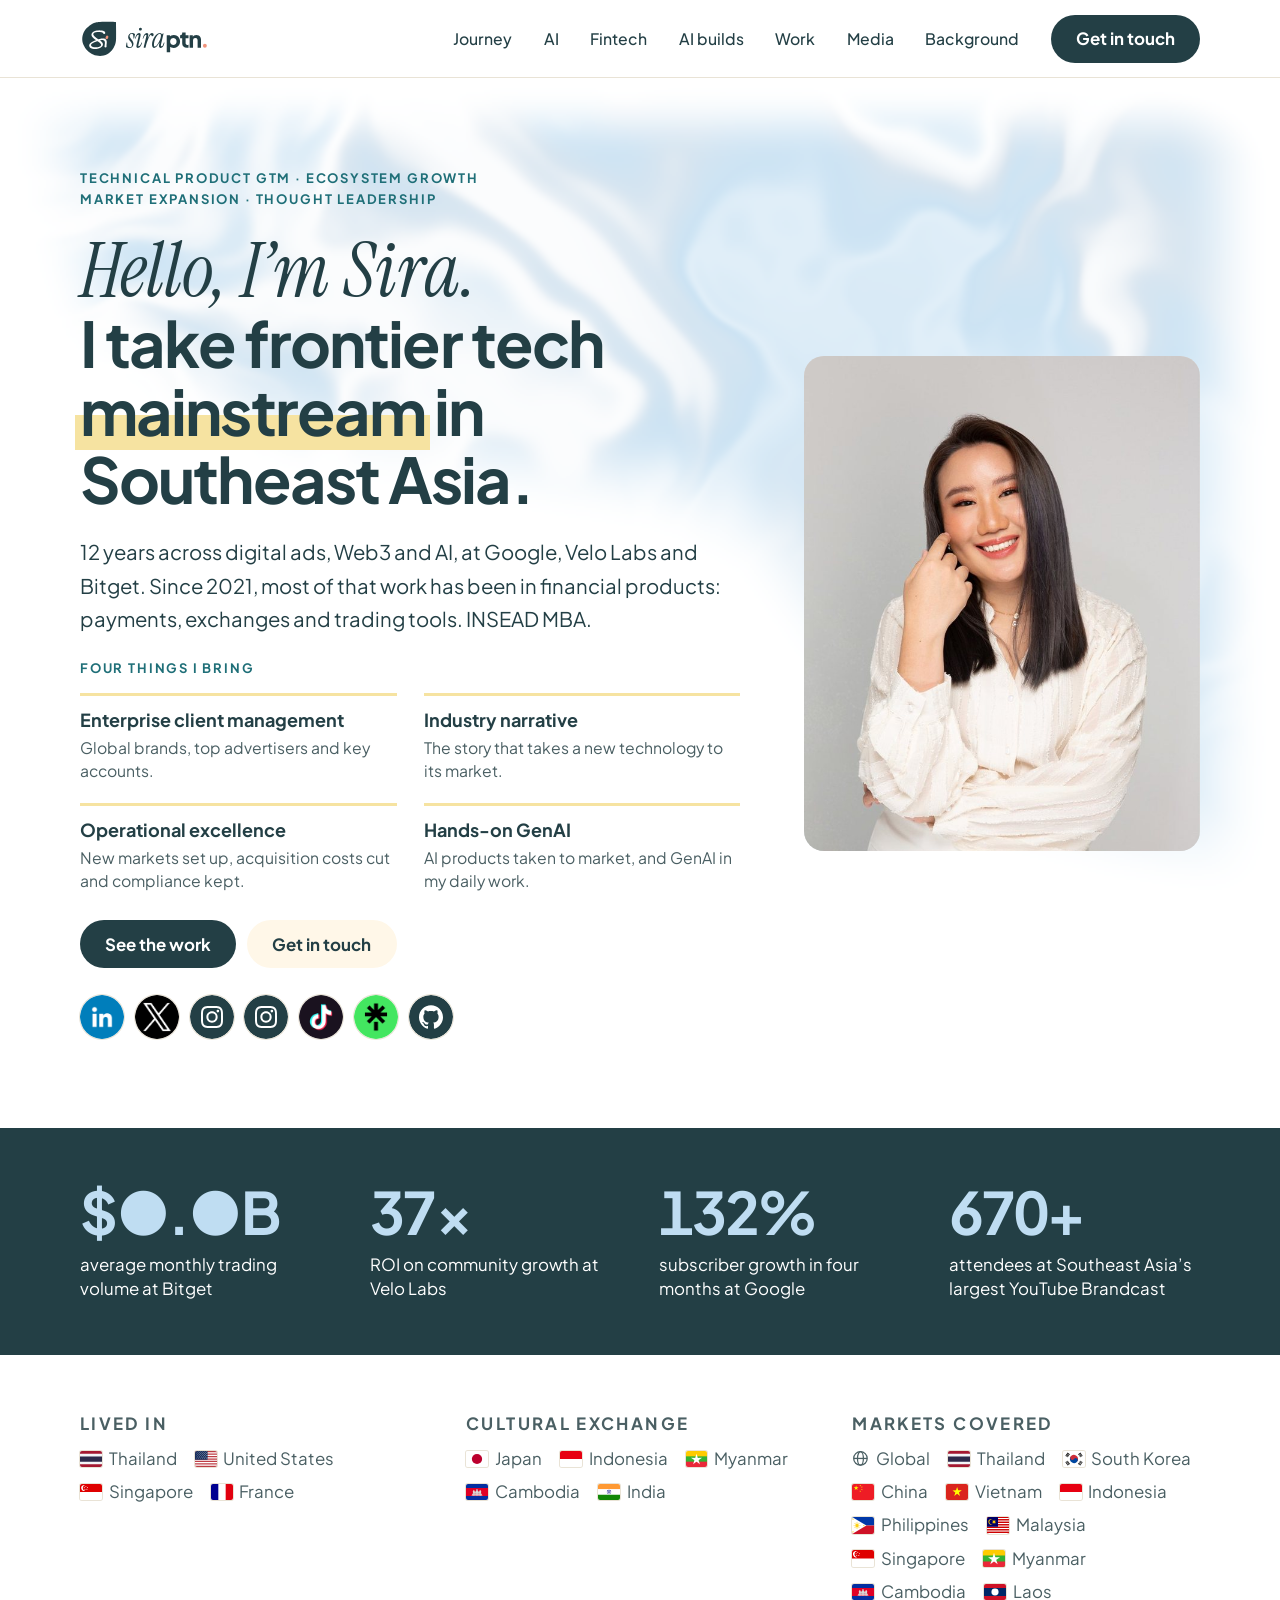
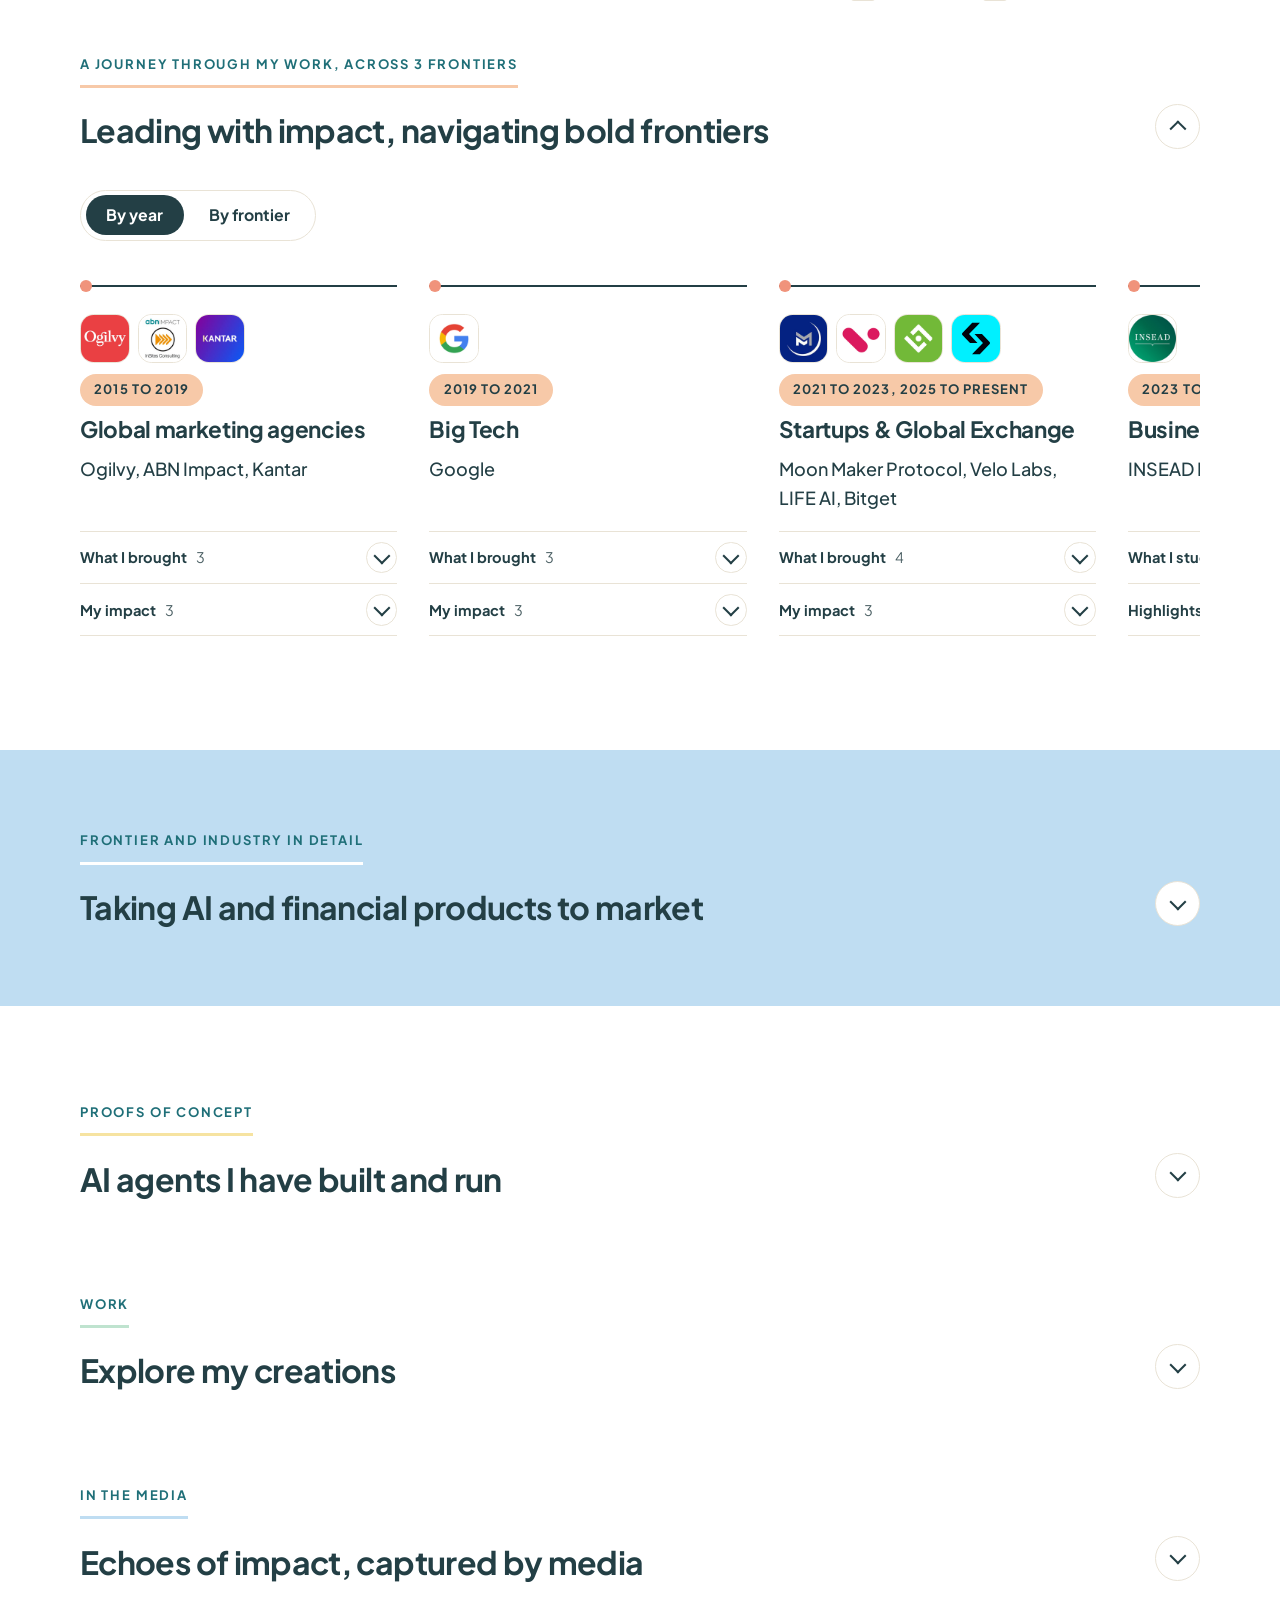
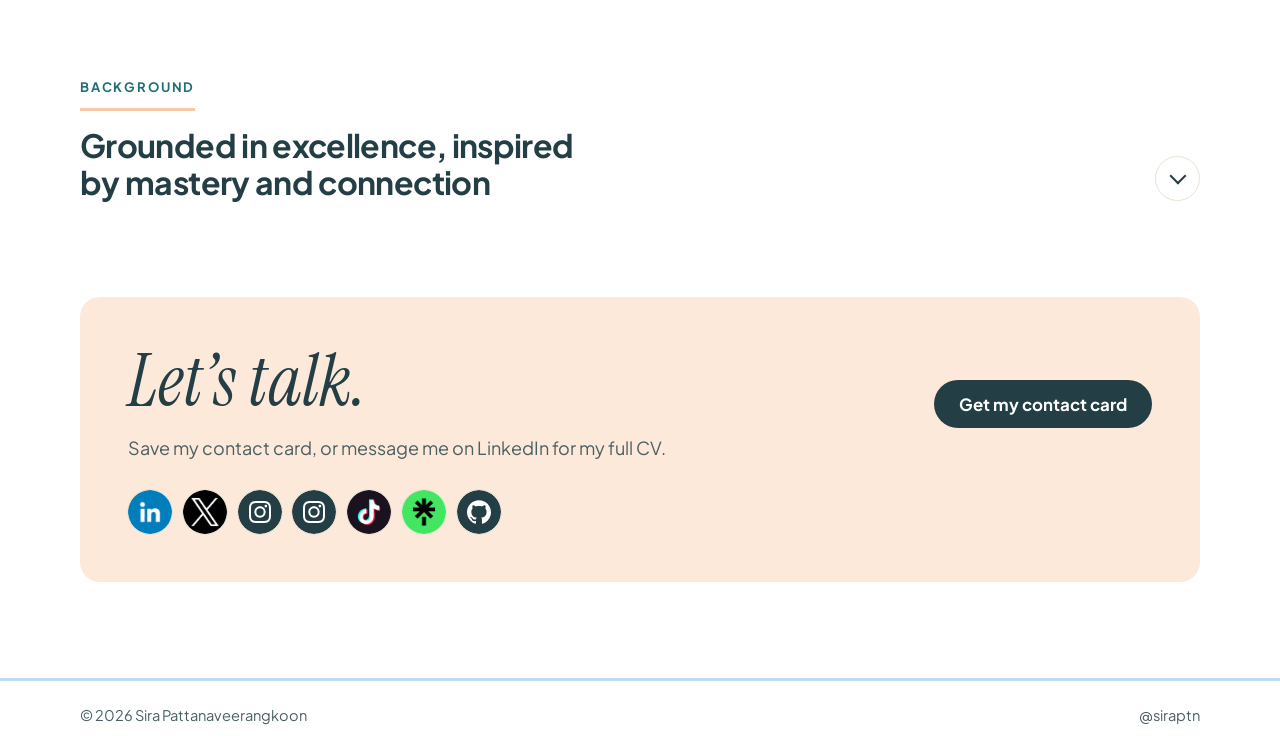
==== commit fa10cb4a: "Add interactive sample-data demos for each AI proof of concept Four demo pages under /demos/ (Wealth" ====
--- a/portfolio/index.html
+++ b/portfolio/index.html
@@ -496,6 +496,9 @@
 #pocs .pts{display:flex;flex-direction:column;gap:.35rem;font-size:.9375rem;line-height:1.5;color:var(--ink)}
 #pocs .pts li{padding-left:1.1rem;position:relative}
 #pocs .pts li::before{content:"";position:absolute;left:0;top:.62em;width:.4rem;height:.4rem;border-radius:50%;background:var(--coral)}
+#pocs .poc-demo{align-self:flex-start;margin-top:.35rem;font-weight:700;font-size:.9375rem;text-decoration:none;background:var(--ink);color:#fff;border-radius:999px;padding:.5rem 1.05rem}
+#pocs .poc-demo::after{content:" \2192"}
+#pocs .poc-demo:hover{background:var(--label)}
 #pocs .poc-use{margin-top:auto;padding-top:.75rem;border-top:1px solid var(--hair);font-size:.875rem;color:var(--text2)}
 #pocs .poc-use b{color:var(--ink)}
 #pocs .chip{background:#FFFFFF}
@@ -768,7 +771,7 @@
     <div class="wrap">
       <details class="fold">
         <summary><span class="label">Proofs of concept</span><h2>AI agents I have built and run</h2><span class="chev" aria-hidden="true"></span></summary>
-        <p class="sec-intro">Designed, built and run with Claude Code, Agent Skills and MCP connectors. Each keeps a human in the loop, and each maps to a problem enterprise clients pay to solve.</p>
+        <p class="sec-intro">Designed, built and run with Claude Code, Agent Skills and MCP connectors. Each keeps a human in the loop, maps to a problem enterprise clients pay to solve, and has a clickable demo with sample data.</p>
       <div class="ai-grid" role="group" aria-label="Proofs of concept">
         <article class="ai-cell">
           <p class="label">Document AI</p>
@@ -776,6 +779,7 @@
           <p class="poc-line">An AI data-entry agent behind my personal wealth dashboard.</p>
           <ul class="pts"><li>Reads photos, bank statements, text and exchange API data</li><li>Extracts the fields and proposes rows for me to approve</li><li>Writes approved rows to Google Sheets and refreshes a live dashboard, secured behind Cloudflare Access</li></ul>
           <p class="chips"><span class="chip">Claude</span><span class="chip">Google Sheets</span><span class="chip">Cloudflare</span><span class="chip">APIs</span></p>
+          <a class="poc-demo" href="/demos/wealth-engine/">Try the demo with sample data</a>
           <p class="poc-use"><b>Enterprise use case:</b> invoice, expense and KYC document processing.</p>
         </article>
         <article class="ai-cell">
@@ -784,6 +788,7 @@
           <p class="poc-line">One agent that runs the operations of several businesses.</p>
           <ul class="pts"><li>Routes each capture or command to the right business and workflow</li><li>Produces a status brief across every business on request</li><li>Uses Google Workspace as the system of record through MCP connectors</li></ul>
           <p class="chips"><span class="chip">Claude Agent Skills</span><span class="chip">MCP</span><span class="chip">Google Workspace</span></p>
+          <a class="poc-demo" href="/demos/sira-hq/">Try the demo with sample data</a>
           <p class="poc-use"><b>Enterprise use case:</b> an operations chief-of-staff copilot.</p>
         </article>
         <article class="ai-cell">
@@ -792,6 +797,7 @@
           <p class="poc-line">Turns one long-form input into posts for every channel.</p>
           <ul class="pts"><li>Takes a talk script or article and suggests the pieces worth posting</li><li>Drafts channel-tailored captions and Canva creatives</li><li>Waits for my approval before anything is scheduled</li></ul>
           <p class="chips"><span class="chip">Claude Agent Skills</span><span class="chip">Canva</span><span class="chip">MCP</span></p>
+          <a class="poc-demo" href="/demos/content-pipeline/">Try the demo with sample data</a>
           <p class="poc-use"><b>Enterprise use case:</b> governed marketing and content operations.</p>
         </article>
         <article class="ai-cell">
@@ -800,6 +806,7 @@
           <p class="poc-line">Makes a B2B engineering business findable in Google and in AI answers.</p>
           <ul class="pts"><li>Extracted the full product catalog from kirenbbq.com into a structured database</li><li>Built an SEO, AEO and GEO playbook and tracker for B2B buyers</li><li>Runs a weekly automated check and update</li></ul>
           <p class="chips"><span class="chip">Claude</span><span class="chip">Google Sheets</span><span class="chip">SEO / AEO / GEO</span></p>
+          <a class="poc-demo" href="/demos/kiren-ai-search/">Try the demo with sample data</a>
           <p class="poc-use"><b>Enterprise use case:</b> B2B marketing and sales operations.</p>
         </article>
       </div>
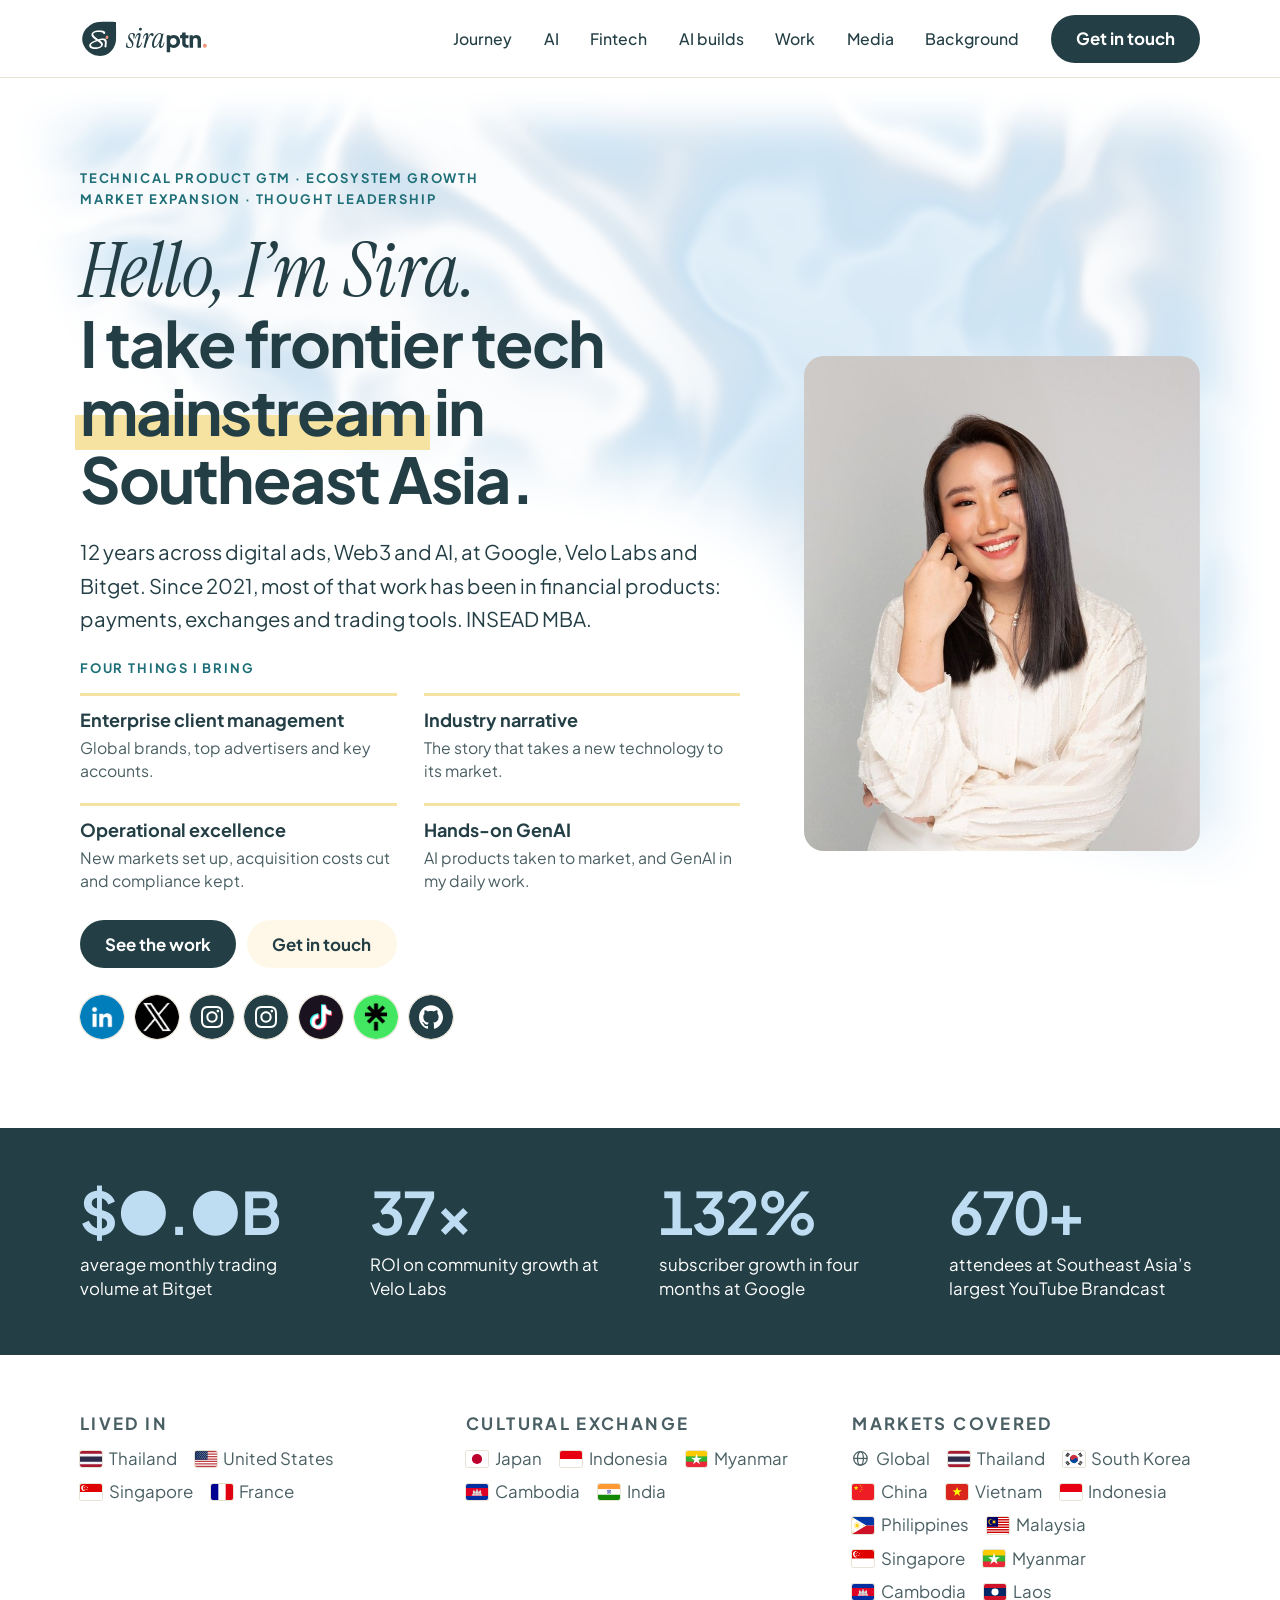
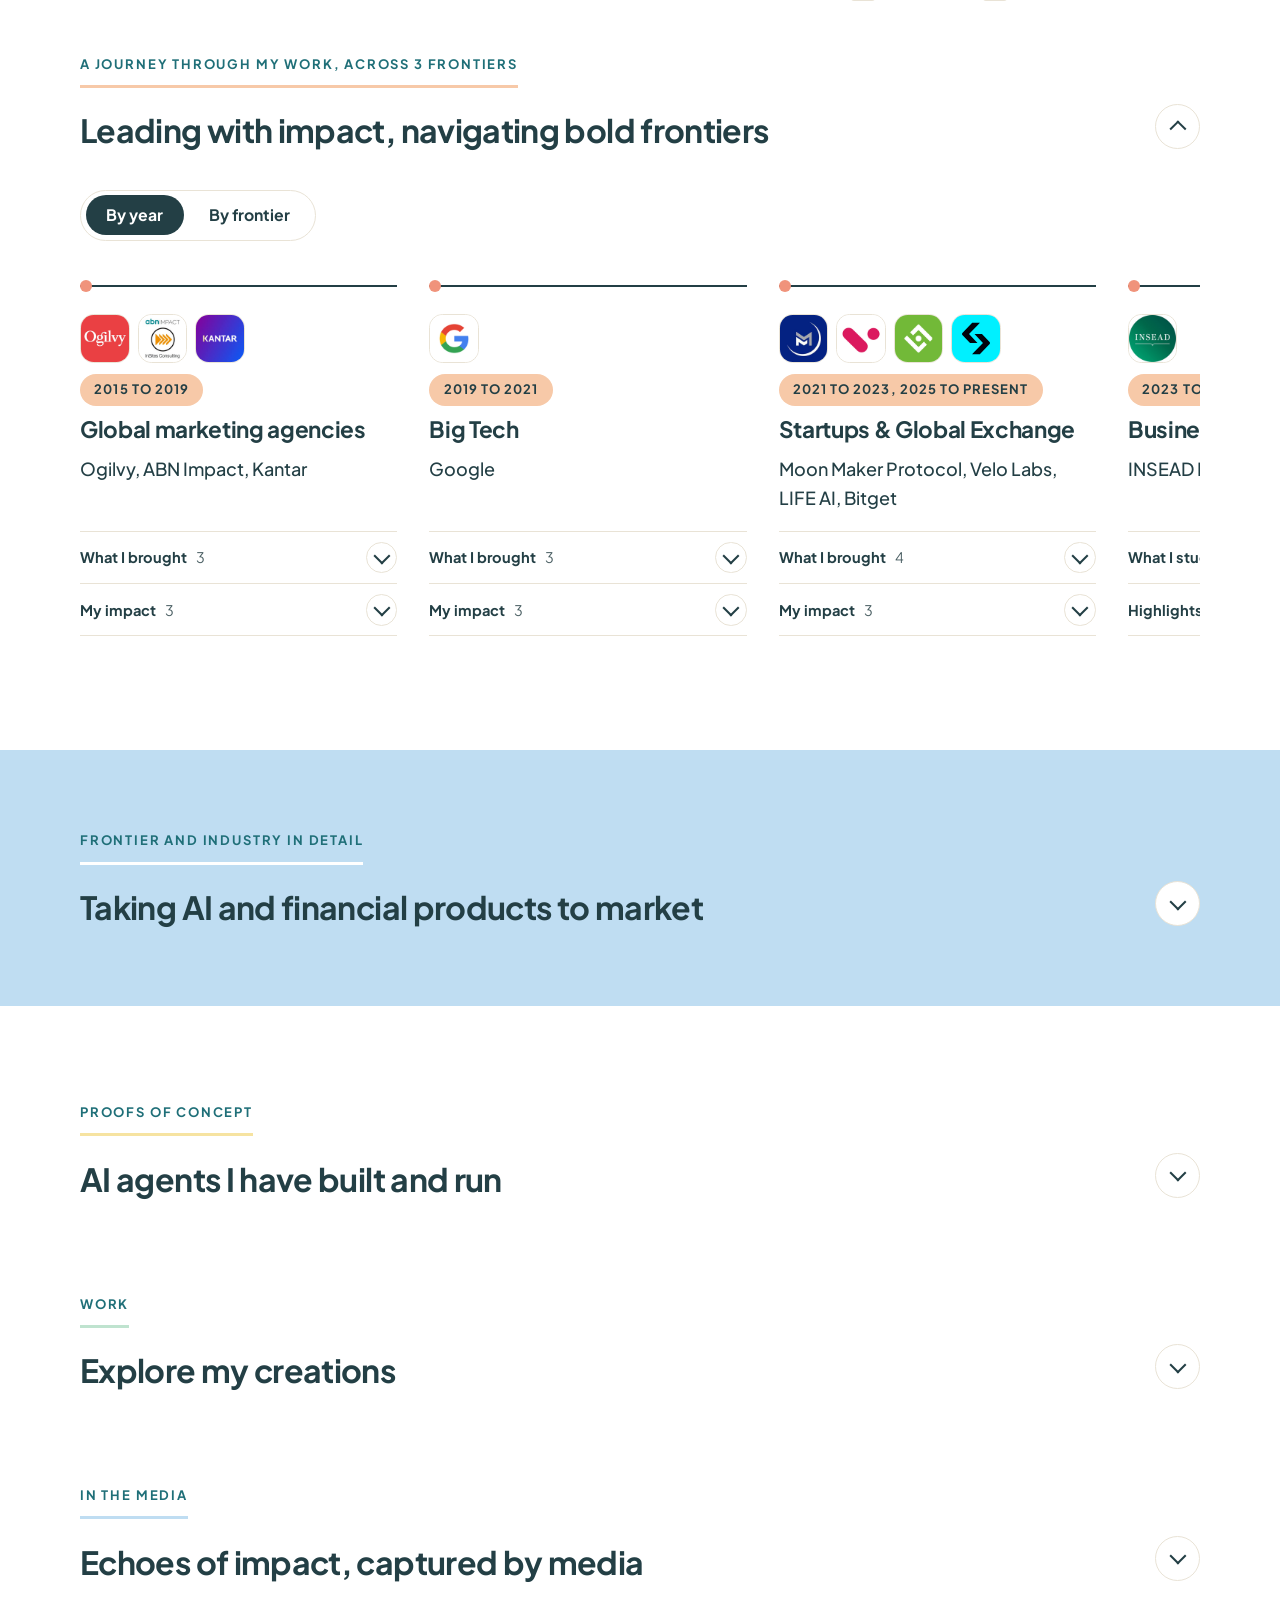
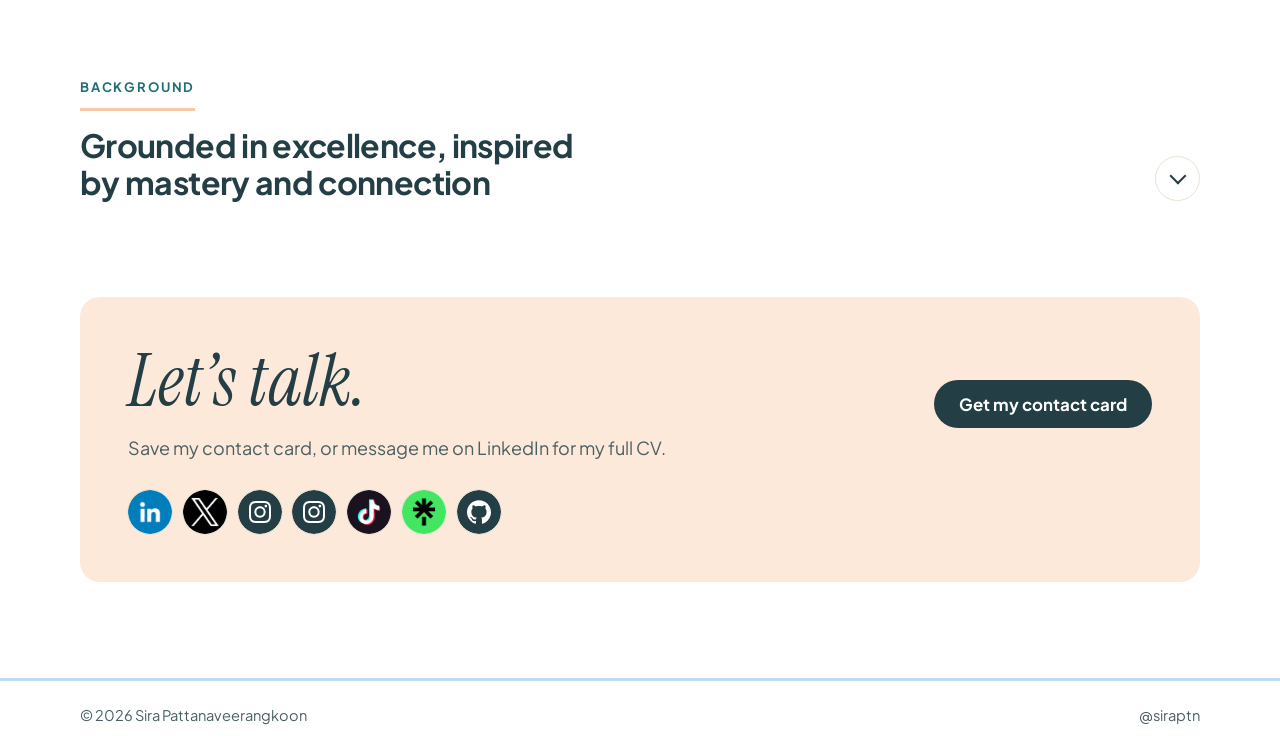
==== commit 1808cffe: "Sira HQ demo: capture messages from LINE, email, Telegram and social chats Sample inputs are now inc" ====
--- a/portfolio/index.html
+++ b/portfolio/index.html
@@ -786,7 +786,7 @@
           <p class="label">Agentic AI</p>
           <h3>Sira HQ</h3>
           <p class="poc-line">One agent that runs the operations of several businesses.</p>
-          <ul class="pts"><li>Routes each capture or command to the right business and workflow</li><li>Produces a status brief across every business on request</li><li>Uses Google Workspace as the system of record through MCP connectors</li></ul>
+          <ul class="pts"><li>Takes in notes and messages from LINE, email, Telegram and social chats, and routes each to the right business and workflow</li><li>Produces a status brief across every business on request</li><li>Uses Google Workspace as the system of record through MCP connectors</li></ul>
           <p class="chips"><span class="chip">Claude Agent Skills</span><span class="chip">MCP</span><span class="chip">Google Workspace</span></p>
           <a class="poc-demo" href="/demos/sira-hq/">Try the demo with sample data</a>
           <p class="poc-use"><b>Enterprise use case:</b> an operations chief-of-staff copilot.</p>
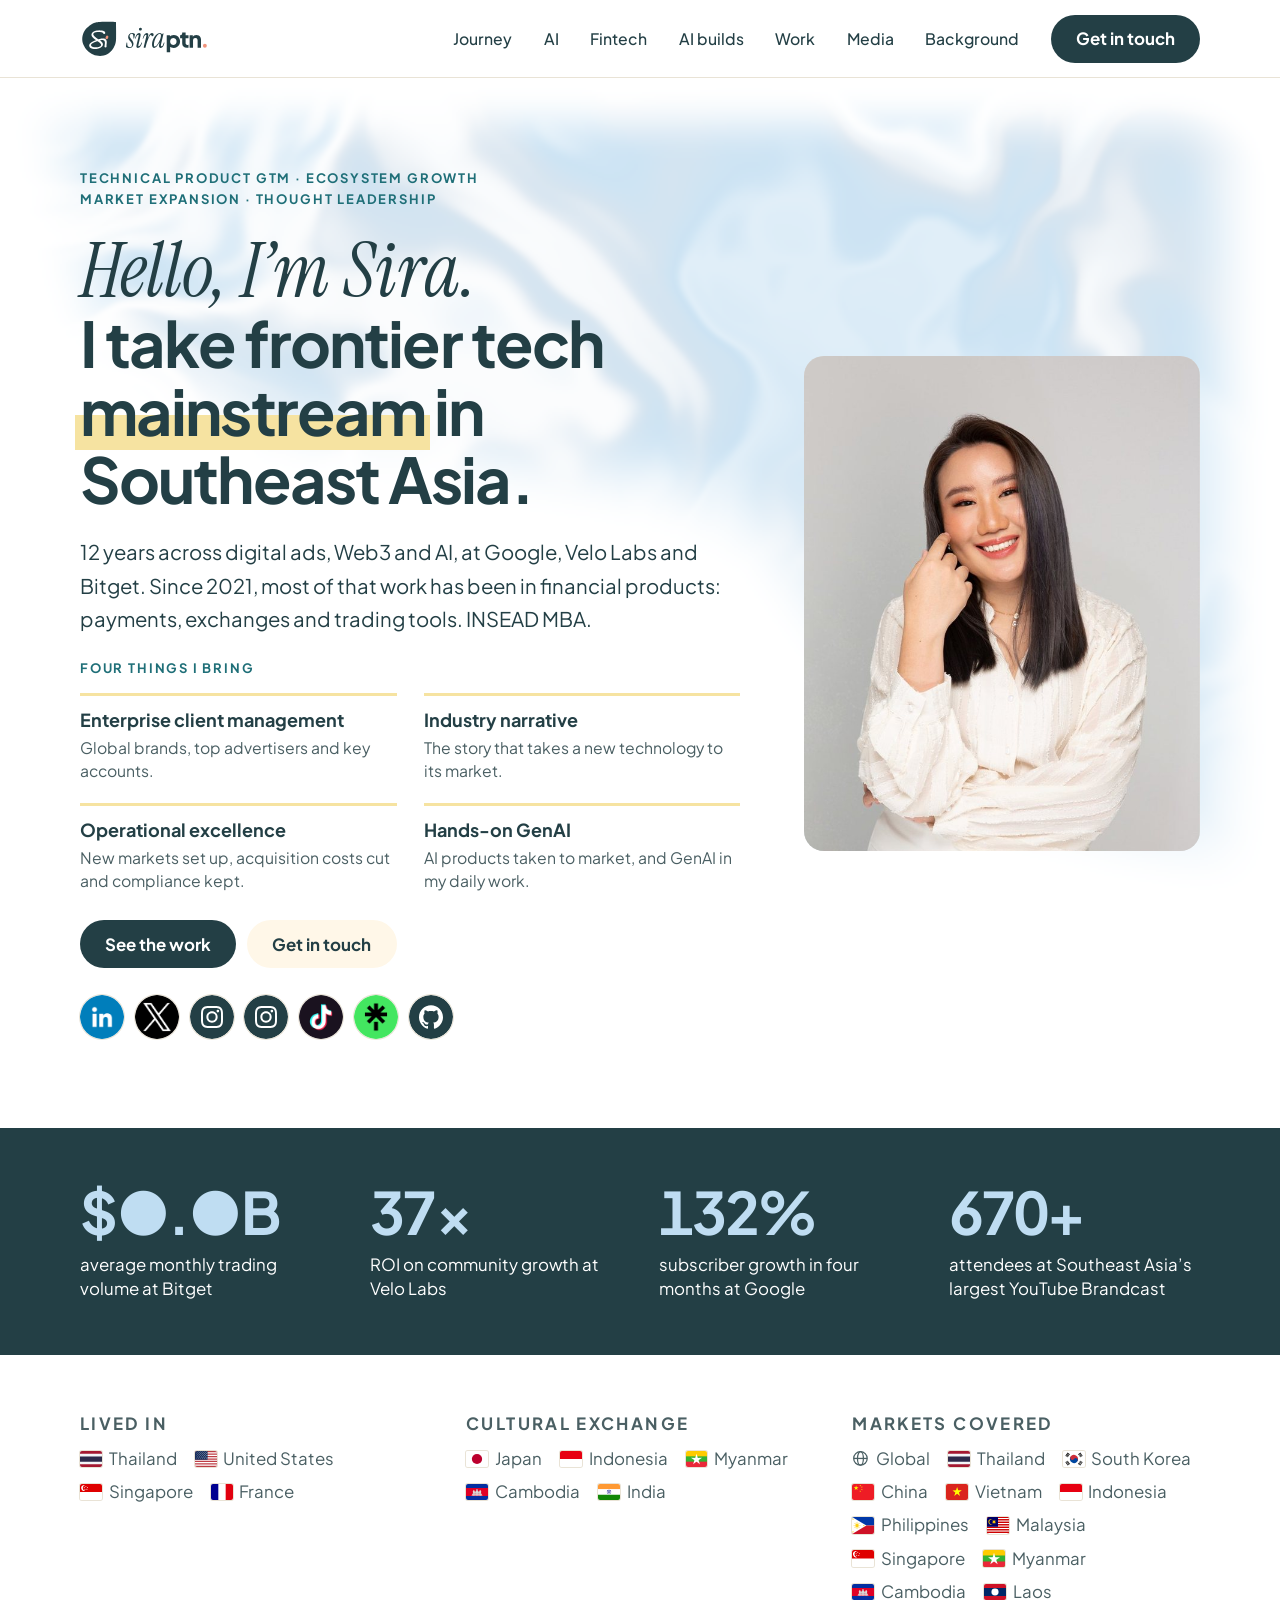
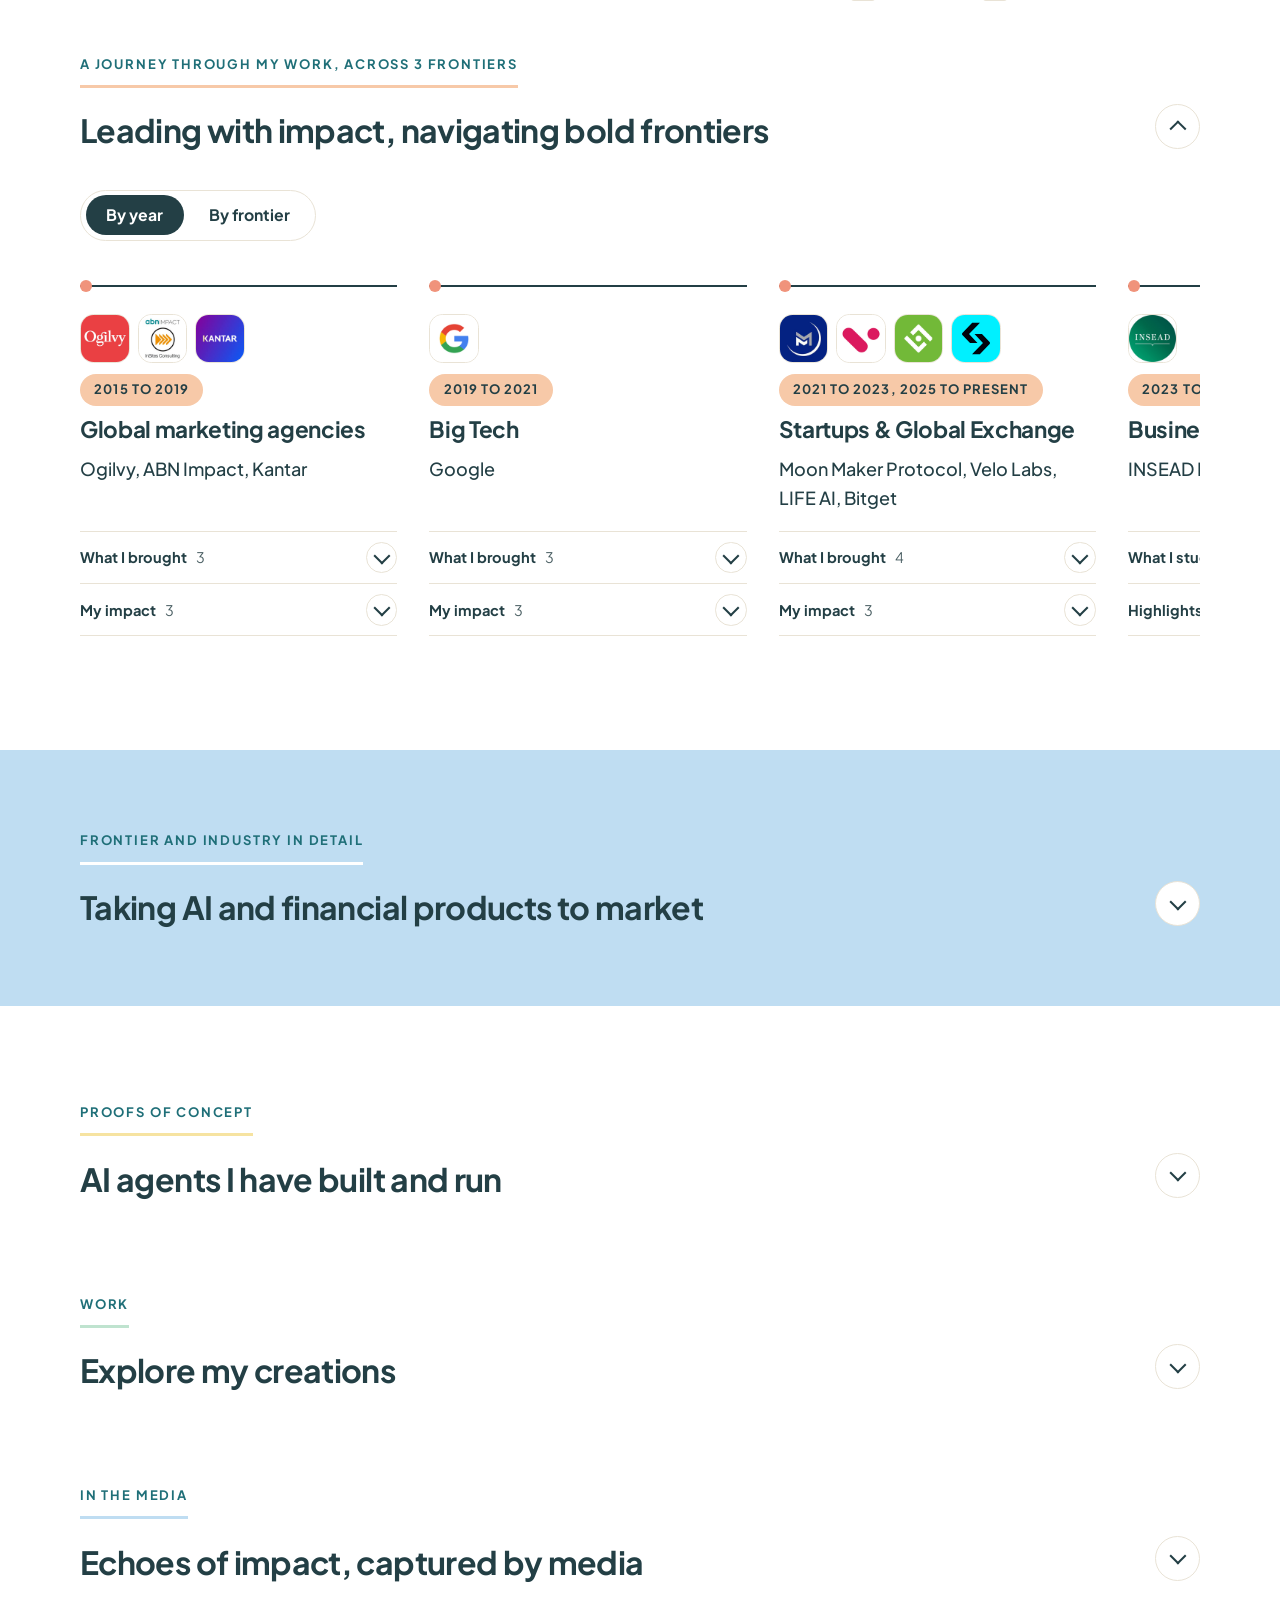
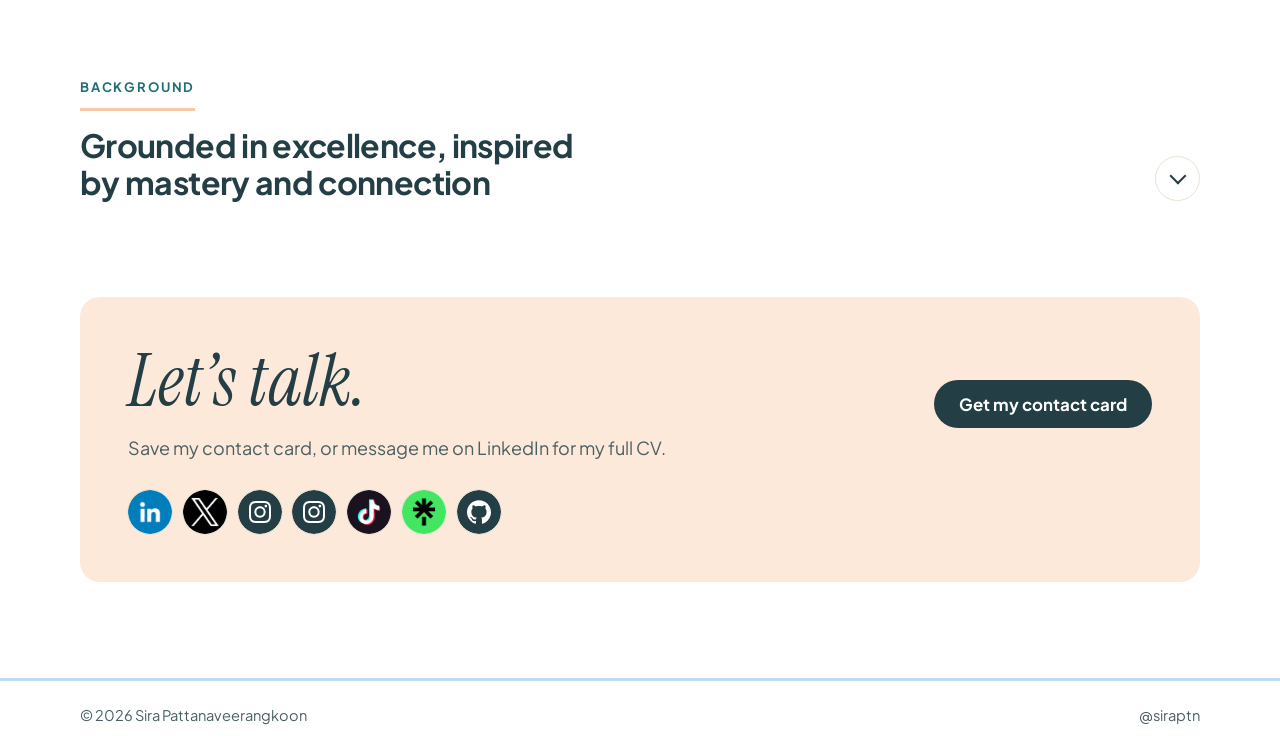
==== commit 6c532a59: "Update link preview card: drop 'with the receipts' Co-Authored-By: Claude Opus 5.5 <noreply@anthropi" ====
--- a/portfolio/index.html
+++ b/portfolio/index.html
@@ -5,11 +5,11 @@
 <meta name="viewport" content="width=device-width, initial-scale=1.0, viewport-fit=cover">
 <meta name="description" content="Sira Pattanaveerangkoon: frontier tech in Southeast Asia across AI, fintech and Web3. Work portfolio with results, case studies and background.">
 <meta property="og:title" content="Sira&rsquo;s Work Portfolio">
-<meta property="og:description" content="Frontier tech in Southeast Asia, with the receipts. AI, fintech and Web3.">
+<meta property="og:description" content="Frontier tech in Southeast Asia. AI, fintech and Web3.">
 <meta property="og:type" content="website">
 <meta property="og:url" content="https://siraptn.github.io/portfolio/">
 <link rel="canonical" href="https://siraptn.github.io/portfolio/">
-<meta property="og:image" content="https://siraptn.github.io/share.png">
+<meta property="og:image" content="https://siraptn.github.io/share.png?v=2">
 <meta property="og:image:width" content="1200">
 <meta property="og:image:height" content="630">
 <meta name="twitter:card" content="summary_large_image">
